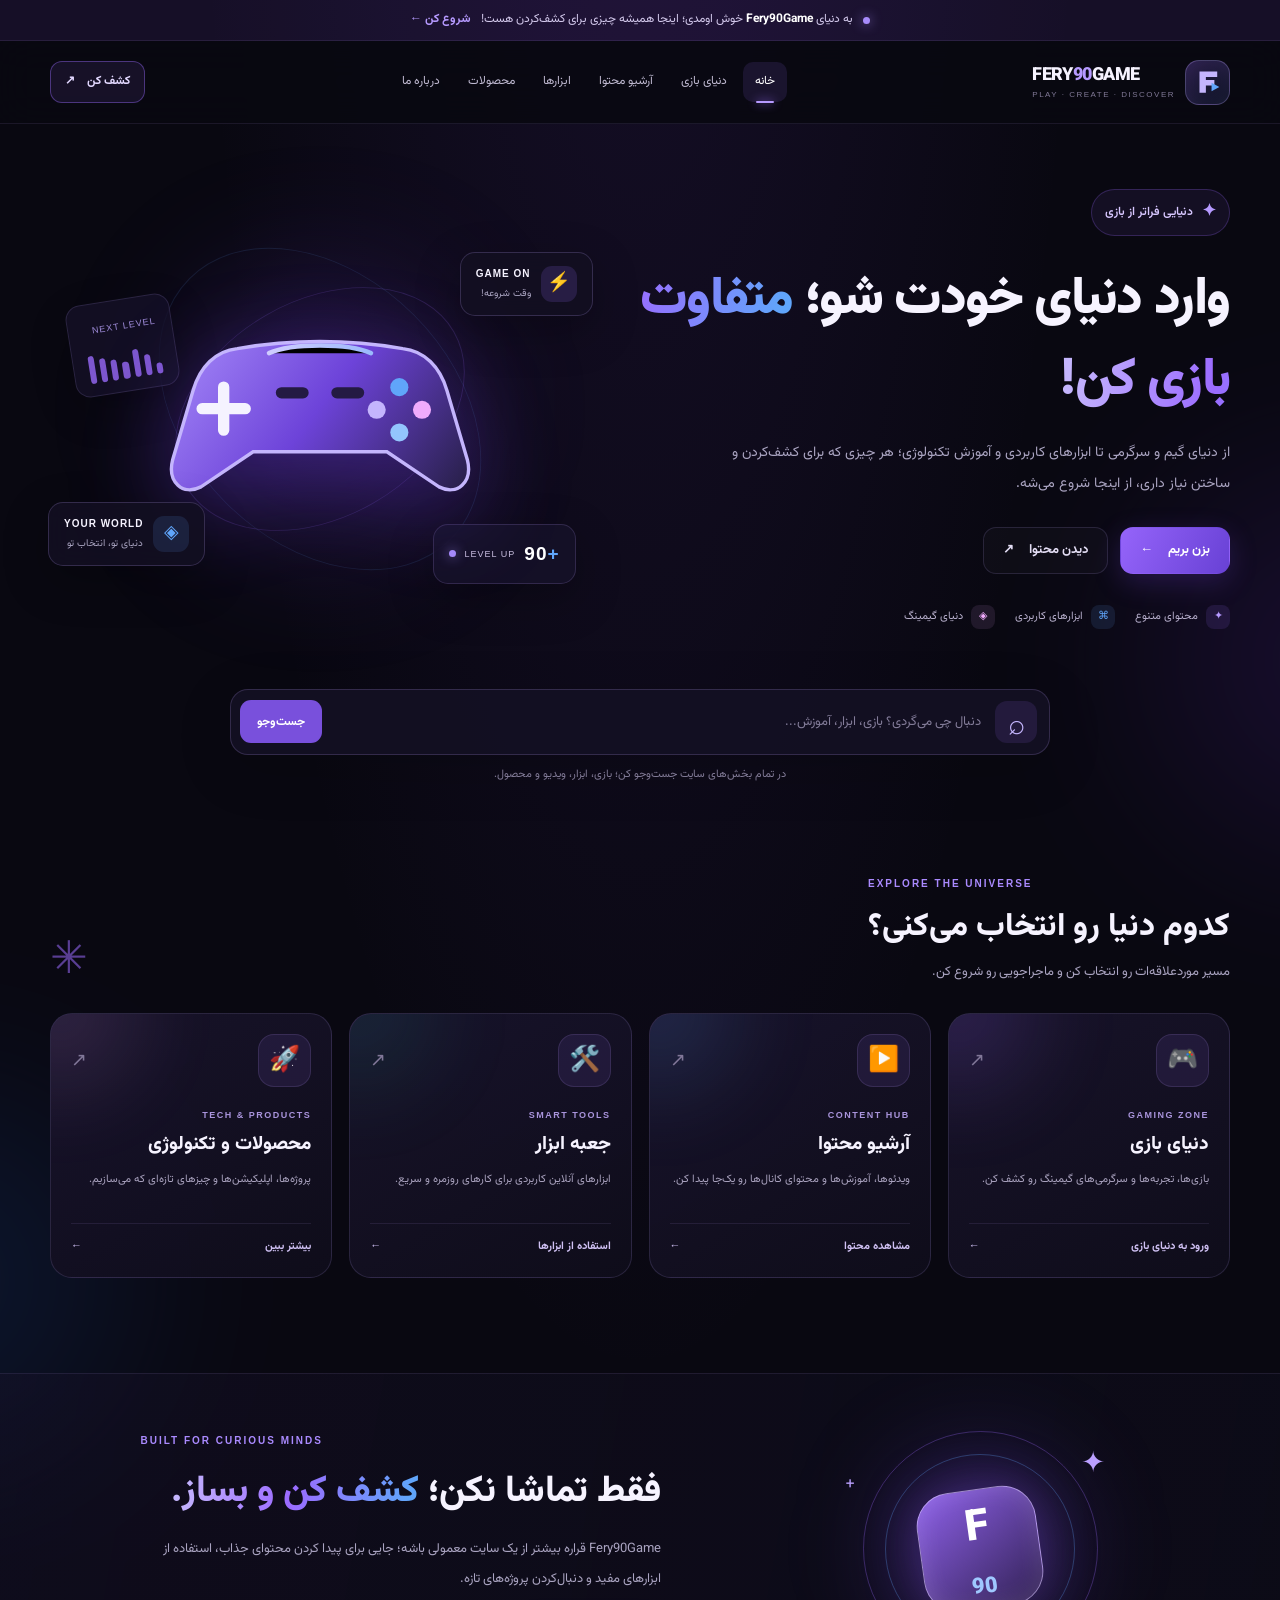
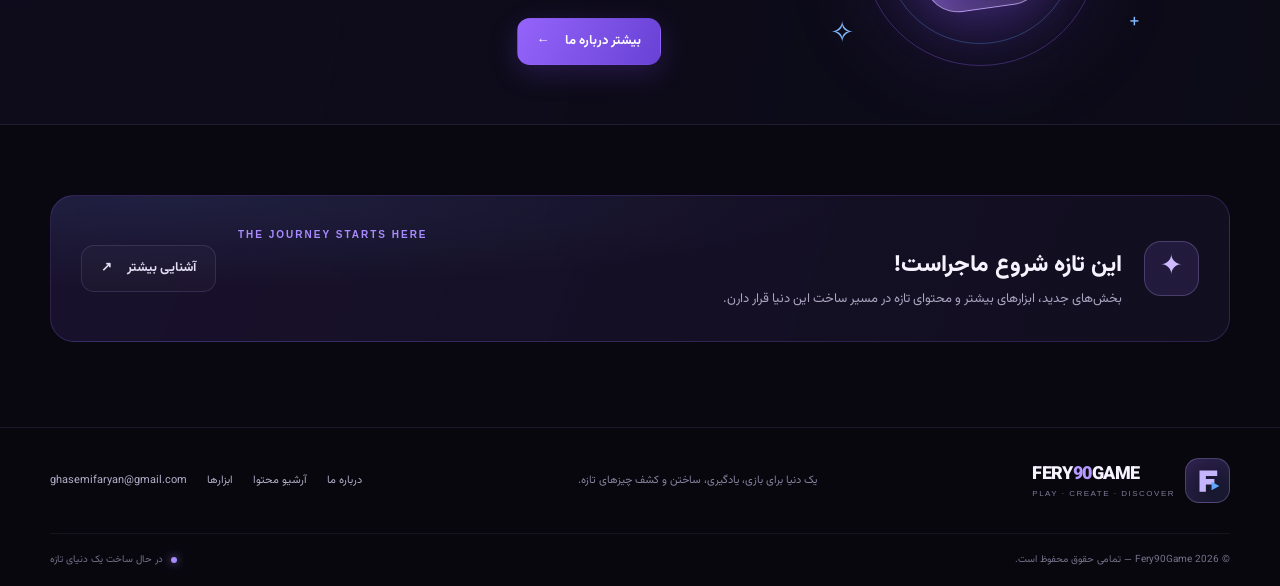
==== index.html @ c6a2f653 "Add global search results container" ====
<!DOCTYPE html>
<html lang="fa" dir="rtl">
<head>
    <meta charset="UTF-8">
    <meta name="viewport" content="width=device-width, initial-scale=1.0">
    <meta name="theme-color" content="#090811">

    <title>Fery90Game | دنیای بازی، تکنولوژی و سرگرمی</title>
    <meta name="description" content="در Fery90Game دنیایی از بازی‌ها، ابزارهای کاربردی، آموزش تکنولوژی و محتوای سرگرم‌کننده را کشف کن.">

    <link rel="preconnect" href="https://fonts.googleapis.com">
    <link rel="preconnect" href="https://fonts.gstatic.com" crossorigin>
    <link href="https://fonts.googleapis.com/css2?family=Vazirmatn:wght@400;500;600;700;800;900&display=swap" rel="stylesheet">

    <link rel="stylesheet" href="css/style.css">
    <script src="js/app.js" defer></script>
    <style>
        /* جلوگیری از جابه‌جایی و کوچک‌شدن صفحه در موبایل (ناشی از افکت‌های نورانی پس‌زمینه) */
        html, body { overflow-x: clip; }
        body { position: relative; }
    </style>
</head>
<body>
    <div class="page-glow page-glow-one" aria-hidden="true"></div>
    <div class="page-glow page-glow-two" aria-hidden="true"></div>

    <div class="announcement">
        <div class="container announcement-inner">
            <span class="announcement-dot"></span>
            <p>به دنیای <strong>Fery90Game</strong> خوش اومدی؛ اینجا همیشه چیزی برای کشف‌کردن هست!</p>
            <a href="#explore">شروع کن <span aria-hidden="true">←</span></a>
        </div>
    </div>

    <header class="site-header">
        <div class="container header-inner">
            <a class="brand" href="index.html" aria-label="صفحه اصلی Fery90Game">
                <span class="brand-icon" aria-hidden="true">
                    <svg viewBox="0 0 48 48" fill="none">
                        <path d="M12 9H37V17H21V21H33V29H21V39H12V9Z" fill="currentColor"/>
                        <path d="M29 25L40 31L29 37V25Z" fill="#60A5FA"/>
                    </svg>
                </span>
                <span class="brand-copy">
                    <span class="brand-name">FERY<span>90</span>GAME</span>
                    <span class="brand-caption">PLAY · CREATE · DISCOVER</span>
                </span>
            </a>

            <button class="mobile-menu-button" id="mobileMenuButton"
                    type="button" aria-label="باز کردن منو"
                    aria-expanded="false" aria-controls="mainNavigation">
                <span></span><span></span><span></span>
            </button>

            <nav class="main-navigation" id="mainNavigation" aria-label="منوی اصلی">
                <a class="nav-link active" href="index.html">خانه</a>
                <a class="nav-link" href="pages/gaming.html">دنیای بازی</a>
                <a class="nav-link" href="pages/content.html">آرشیو محتوا</a>
                <a class="nav-link" href="pages/tools.html">ابزارها</a>
                <a class="nav-link" href="pages/products.html">محصولات</a>
                <a class="nav-link" href="pages/about.html">درباره ما</a>
            </nav>

            <a class="header-cta" href="#explore">
                <span>کشف کن</span>
                <span aria-hidden="true">↗</span>
            </a>
        </div>
    </header>

    <main>
        <section class="hero container">
            <div class="hero-content">
                <div class="eyebrow">
                    <span class="eyebrow-icon">✦</span>
                    دنیایی فراتر از بازی
                </div>

                <h1>
                    وارد دنیای خودت شو؛
                    <span class="gradient-text">متفاوت بازی کن!</span>
                </h1>

                <p class="hero-description">
                    از دنیای گیم و سرگرمی تا ابزارهای کاربردی و آموزش تکنولوژی؛
                    هر چیزی که برای کشف‌کردن و ساختن نیاز داری، از اینجا شروع می‌شه.
                </p>

                <div class="hero-actions">
                    <a class="button button-primary" href="#explore">
                        بزن بریم
                        <span aria-hidden="true">←</span>
                    </a>
                    <a class="button button-secondary" href="pages/content.html">
                        دیدن محتوا
                        <span aria-hidden="true">↗</span>
                    </a>
                </div>

                <div class="hero-highlights">
                    <div class="highlight-item">
                        <span class="highlight-icon purple">✦</span>
                        <span>محتوای متنوع</span>
                    </div>
                    <div class="highlight-item">
                        <span class="highlight-icon blue">⌘</span>
                        <span>ابزارهای کاربردی</span>
                    </div>
                    <div class="highlight-item">
                        <span class="highlight-icon pink">◈</span>
                        <span>دنیای گیمینگ</span>
                    </div>
                </div>
            </div>

            <div class="hero-visual" aria-label="تصویر گرافیکی دنیای گیمینگ">
                <div class="visual-orbit orbit-one"></div>
                <div class="visual-orbit orbit-two"></div>

                <div class="visual-card visual-card-back">
                    <span class="visual-card-label">NEXT LEVEL</span>
                    <div class="visual-bars">
                        <i></i><i></i><i></i><i></i><i></i><i></i><i></i>
                    </div>
                </div>

                <div class="hero-controller">
                    <svg viewBox="0 0 300 220" role="img" aria-label="دسته بازی">
                        <defs>
                            <linearGradient id="controllerBody" x1="30" y1="30" x2="260" y2="200" gradientUnits="userSpaceOnUse">
                                <stop stop-color="#A78BFA"/>
                                <stop offset="0.5" stop-color="#6D43D9"/>
                                <stop offset="1" stop-color="#29204B"/>
                            </linearGradient>
                            <linearGradient id="controllerLight" x1="60" y1="60" x2="240" y2="160" gradientUnits="userSpaceOnUse">
                                <stop stop-color="#E9D5FF"/>
                                <stop offset="1" stop-color="#60A5FA"/>
                            </linearGradient>
                        </defs>
                        <path d="M77 57C58 59 44 73 38 94L20 155C15 175 29 187 45 179L91 148H209L255 179C271 187 285 175 280 155L262 94C256 73 242 59 223 57C176 49 124 49 77 57Z"
                              fill="url(#controllerBody)" stroke="#C4B5FD" stroke-width="3"/>
                        <path d="M65 91V129M46 110H84" stroke="#F5F3FF" stroke-width="10" stroke-linecap="round"/>
                        <circle cx="220" cy="91" r="8" fill="#60A5FA"/>
                        <circle cx="240" cy="111" r="8" fill="#F0ABFC"/>
                        <circle cx="200" cy="111" r="8" fill="#C4B5FD"/>
                        <circle cx="220" cy="131" r="8" fill="#93C5FD"/>
                        <rect x="111" y="91" width="29" height="10" rx="5" fill="#241A43"/>
                        <rect x="160" y="91" width="29" height="10" rx="5" fill="#241A43"/>
                        <path d="M105 61C125 52 175 52 195 61" stroke="url(#controllerLight)" stroke-width="4" stroke-linecap="round"/>
                    </svg>
                </div>

                <div class="floating-chip chip-top">
                    <span class="chip-icon">⚡</span>
                    <span><strong>GAME ON</strong><small>وقت شروعه!</small></span>
                </div>

                <div class="floating-chip chip-bottom">
                    <span class="chip-icon blue-chip">◈</span>
                    <span><strong>YOUR WORLD</strong><small>دنیای تو، انتخاب تو</small></span>
                </div>

                <div class="visual-card visual-card-front">
                    <span class="live-indicator"></span>
                    <span>LEVEL UP</span>
                    <strong>90<span>+</span></strong>
                </div>
            </div>
        </section>

        <section class="container quick-search-section" id="explore">
            <div class="quick-search">
                <span class="search-symbol" aria-hidden="true">⌕</span>
                <label class="visually-hidden" for="siteSearch">جست‌وجو در سایت</label>
                <input id="siteSearch" type="search" placeholder="دنبال چی می‌گردی؟ بازی، ابزار، آموزش..." autocomplete="off">
                <button id="searchButton" class="search-button" type="button">جست‌وجو</button>
            </div>
            <p class="search-hint" id="searchHint">در تمام بخش‌های سایت جست‌وجو کن؛ بازی، ابزار، ویدیو و محصول.</p>
            <div class="global-search-results" id="globalSearchResults" aria-live="polite" hidden></div>
        </section>

        <section class="section container" id="categories">
            <div class="section-heading">
                <div>
                    <span class="section-kicker">EXPLORE THE UNIVERSE</span>
                    <h2>کدوم دنیا رو انتخاب می‌کنی؟</h2>
                    <p>مسیر موردعلاقه‌ات رو انتخاب کن و ماجراجویی رو شروع کن.</p>
                </div>
                <span class="section-decoration" aria-hidden="true">✳</span>
            </div>

            <div class="category-grid">
                <a class="category-card category-gaming searchable-card" href="pages/gaming.html" data-search="بازی گیم گیمینگ سرگرمی بازی های آنلاین">
                    <div class="category-top">
                        <span class="category-icon">🎮</span>
                        <span class="card-arrow" aria-hidden="true">↗</span>
                    </div>
                    <span class="category-label">GAMING ZONE</span>
                    <h3>دنیای بازی</h3>
                    <p>بازی‌ها، تجربه‌ها و سرگرمی‌های گیمینگ رو کشف کن.</p>
                    <span class="category-link">ورود به دنیای بازی <span aria-hidden="true">←</span></span>
                </a>

                <a class="category-card category-content searchable-card" href="pages/content.html" data-search="آپارات روبیکا ویدیو محتوا آموزش ویدئویی آرشیو">
                    <div class="category-top">
                        <span class="category-icon">▶️</span>
                        <span class="card-arrow" aria-hidden="true">↗</span>
                    </div>
                    <span class="category-label">CONTENT HUB</span>
                    <h3>آرشیو محتوا</h3>
                    <p>ویدئوها، آموزش‌ها و محتوای کانال‌ها رو یک‌جا پیدا کن.</p>
                    <span class="category-link">مشاهده محتوا <span aria-hidden="true">←</span></span>
                </a>

                <a class="category-card category-tools searchable-card" href="pages/tools.html" data-search="ابزار محاسبه گر تبدیل واحد رمز ساز ابزار آنلاین">
                    <div class="category-top">
                        <span class="category-icon">🛠️</span>
                        <span class="card-arrow" aria-hidden="true">↗</span>
                    </div>
                    <span class="category-label">SMART TOOLS</span>
                    <h3>جعبه ابزار</h3>
                    <p>ابزارهای آنلاین کاربردی برای کارهای روزمره و سریع.</p>
                    <span class="category-link">استفاده از ابزارها <span aria-hidden="true">←</span></span>
                </a>

                <a class="category-card category-tech searchable-card" href="pages/products.html" data-search="تکنولوژی محصول برنامه اپلیکیشن دانلود نرم افزار">
                    <div class="category-top">
                        <span class="category-icon">🚀</span>
                        <span class="card-arrow" aria-hidden="true">↗</span>
                    </div>
                    <span class="category-label">TECH & PRODUCTS</span>
                    <h3>محصولات و تکنولوژی</h3>
                    <p>پروژه‌ها، اپلیکیشن‌ها و چیزهای تازه‌ای که می‌سازیم.</p>
                    <span class="category-link">بیشتر ببین <span aria-hidden="true">←</span></span>
                </a>
            </div>
            <p class="empty-search" id="emptySearch" hidden>نتیجه‌ای پیدا نشد. عبارت دیگه‌ای رو امتحان کن.</p>
        </section>

        <section class="feature-section">
            <div class="container feature-layout">
                <div class="feature-art" aria-hidden="true">
                    <div class="feature-ring ring-one"></div>
                    <div class="feature-ring ring-two"></div>
                    <div class="feature-orb">F<span>90</span></div>
                    <span class="feature-star star-one">✦</span>
                    <span class="feature-star star-two">✧</span>
                    <span class="feature-plus plus-one">+</span>
                    <span class="feature-plus plus-two">+</span>
                </div>

                <div class="feature-copy">
                    <span class="section-kicker">BUILT FOR CURIOUS MINDS</span>
                    <h2>فقط تماشا نکن؛ <span class="gradient-text">کشف کن و بساز.</span></h2>
                    <p>
                        Fery90Game قراره بیشتر از یک سایت معمولی باشه؛
                        جایی برای پیدا کردن محتوای جذاب، استفاده از ابزارهای مفید
                        و دنبال‌کردن پروژه‌های تازه.
                    </p>
                    <a class="button button-primary" href="pages/about.html">
                        بیشتر درباره ما
                        <span aria-hidden="true">←</span>
                    </a>
                </div>
            </div>
        </section>

        <section class="section container community-section">
            <div class="community-card">
                <div class="community-symbol" aria-hidden="true">✦</div>
                <div class="community-copy">
                    <span class="section-kicker">THE JOURNEY STARTS HERE</span>
                    <h2>این تازه شروع ماجراست!</h2>
                    <p>بخش‌های جدید، ابزارهای بیشتر و محتوای تازه در مسیر ساخت این دنیا قرار دارن.</p>
                </div>
                <a class="button button-secondary" href="pages/about.html">آشنایی بیشتر <span aria-hidden="true">↗</span></a>
            </div>
        </section>
    </main>

    <footer class="site-footer">
        <div class="container footer-main">
            <a class="brand footer-brand" href="index.html">
                <span class="brand-icon" aria-hidden="true">
                    <svg viewBox="0 0 48 48" fill="none">
                        <path d="M12 9H37V17H21V21H33V29H21V39H12V9Z" fill="currentColor"/>
                        <path d="M29 25L40 31L29 37V25Z" fill="#60A5FA"/>
                    </svg>
                </span>
                <span class="brand-copy">
                    <span class="brand-name">FERY<span>90</span>GAME</span>
                    <span class="brand-caption">PLAY · CREATE · DISCOVER</span>
                </span>
            </a>

            <p class="footer-description">یک دنیا برای بازی، یادگیری، ساختن و کشف چیزهای تازه.</p>

            <nav class="footer-links" aria-label="پیوندهای پایین صفحه">
                <a href="pages/about.html">درباره ما</a>
                <a href="pages/content.html">آرشیو محتوا</a>
                <a href="pages/tools.html">ابزارها</a>
                <a href="mailto:ghasemifaryan@gmail.com" dir="ltr" aria-label="ارسال ایمیل به Fery90Game">ghasemifaryan@gmail.com</a>
            </nav>
        </div>
        <div class="container footer-bottom">
            <span>© <span id="currentYear">2026</span> Fery90Game — تمامی حقوق محفوظ است.</span>
            <span class="footer-status"><span></span> در حال ساخت یک دنیای تازه</span>
        </div>
    </footer>
</body>
</html>
---- css/style.css ----
:root {
    color-scheme: dark;
    --bg: #090811;
    --bg-soft: #100d1d;
    --surface: #141124;
    --surface-hover: #1c1730;
    --purple: #9b6bff;
    --purple-bright: #b69aff;
    --blue: #60a5fa;
    --pink: #f0abfc;
    --text: #f6f3ff;
    --muted: #aaa4c1;
    --border: rgba(190, 166, 255, 0.15);
    --radius: 22px;
    --container: 1180px;
}

* {
    box-sizing: border-box;
}

html {
    scroll-behavior: smooth;
    scroll-padding-top: 100px;
}

body {
    margin: 0;
    min-height: 100vh;
    overflow-x: hidden;
    background:
        radial-gradient(ellipse at 50% -25%, rgba(105, 55, 190, 0.15), transparent 50%),
        var(--bg);
    color: var(--text);
    font-family: "Vazirmatn", Tahoma, sans-serif;
    line-height: 1.8;
}

body,
button,
input {
    font-family: "Vazirmatn", Tahoma, sans-serif;
}

a {
    color: inherit;
    text-decoration: none;
}

button,
input {
    font-size: inherit;
}

button {
    color: inherit;
}

button,
a {
    -webkit-tap-highlight-color: transparent;
}

button:focus-visible,
a:focus-visible,
input:focus-visible {
    outline: 2px solid var(--blue);
    outline-offset: 4px;
}

::selection {
    background: rgba(155, 107, 255, 0.45);
    color: white;
}

.container {
    width: min(var(--container), calc(100% - 44px));
    margin-inline: auto;
}

.page-glow {
    position: absolute;
    z-index: -1;
    width: 360px;
    height: 360px;
    pointer-events: none;
    filter: blur(100px);
    opacity: 0.12;
    border-radius: 50%;
}

.page-glow-one {
    top: 480px;
    right: -240px;
    background: #853cff;
}

.page-glow-two {
    top: 1100px;
    left: -240px;
    background: #287cff;
}

/* نوار اعلان بالای سایت */

.announcement {
    position: relative;
    z-index: 20;
    background: rgba(108, 67, 183, 0.13);
    border-bottom: 1px solid rgba(190, 166, 255, 0.1);
}

.announcement-inner {
    display: flex;
    align-items: center;
    justify-content: center;
    gap: 10px;
    min-height: 40px;
    font-size: 12px;
}

.announcement p {
    margin: 0;
    color: #d3c9ec;
}

.announcement strong {
    color: white;
}

.announcement a {
    color: var(--purple-bright);
    font-weight: 700;
    white-space: nowrap;
}

.announcement-dot,
.live-indicator {
    width: 7px;
    height: 7px;
    flex: 0 0 auto;
    border-radius: 50%;
    background: #a78bfa;
    box-shadow: 0 0 12px rgba(167, 139, 250, 0.8);
}

/* هدر و منوی اصلی */

.site-header {
    position: sticky;
    top: 0;
    z-index: 30;
    border-bottom: 1px solid rgba(190, 166, 255, 0.1);
    background: rgba(9, 8, 17, 0.88);
    backdrop-filter: blur(18px);
    -webkit-backdrop-filter: blur(18px);
}

.header-inner {
    min-height: 82px;
    display: flex;
    align-items: center;
    justify-content: space-between;
    gap: 24px;
}

.brand {
    display: inline-flex;
    align-items: center;
    gap: 10px;
    flex-shrink: 0;
}

.brand-icon {
    display: grid;
    place-items: center;
    width: 45px;
    height: 45px;
    border: 1px solid rgba(190, 166, 255, 0.3);
    border-radius: 14px;
    background: linear-gradient(145deg, rgba(155, 107, 255, 0.24), rgba(96, 165, 250, 0.09));
    color: #c4b5fd;
    box-shadow: inset 0 0 20px rgba(155, 107, 255, 0.08);
}

.brand-icon svg {
    width: 34px;
    height: 34px;
}

.brand-copy {
    display: flex;
    flex-direction: column;
    line-height: 1.4;
}

.brand-name {
    font-size: 18px;
    font-weight: 900;
    letter-spacing: -0.6px;
    direction: ltr;
    white-space: nowrap;
}

.brand-name > span {
    color: var(--purple-bright);
}

.brand-caption {
    color: #817997;
    font-family: Arial, sans-serif;
    font-size: 8px;
    letter-spacing: 1.5px;
    direction: ltr;
    white-space: nowrap;
}

.main-navigation {
    display: flex;
    align-items: center;
    justify-content: center;
    gap: 4px;
}

.nav-link {
    position: relative;
    padding: 9px 12px;
    border-radius: 10px;
    color: #c0bad2;
    font-size: 12px;
    white-space: nowrap;
    transition: color 180ms ease, background 180ms ease;
}

.nav-link:hover,
.nav-link.active {
    color: white;
    background: rgba(155, 107, 255, 0.12);
}

.nav-link.active::after {
    position: absolute;
    bottom: -1px;
    left: 50%;
    width: 18px;
    height: 2px;
    border-radius: 5px;
    background: var(--purple-bright);
    box-shadow: 0 0 10px var(--purple);
    content: "";
    transform: translateX(-50%);
}

.header-cta {
    display: inline-flex;
    align-items: center;
    gap: 12px;
    padding: 9px 14px;
    border: 1px solid rgba(155, 107, 255, 0.4);
    border-radius: 12px;
    background: rgba(155, 107, 255, 0.1);
    color: #e3d8ff;
    font-size: 12px;
    font-weight: 700;
    white-space: nowrap;
    transition: background 180ms ease, border-color 180ms ease;
}

.header-cta:hover {
    border-color: var(--purple);
    background: rgba(155, 107, 255, 0.2);
}

.mobile-menu-button {
    display: none;
    width: 43px;
    height: 43px;
    padding: 11px;
    border: 1px solid var(--border);
    border-radius: 12px;
    background: var(--surface);
    cursor: pointer;
}

.mobile-menu-button span {
    display: block;
    width: 100%;
    height: 2px;
    margin: 4px 0;
    border-radius: 5px;
    background: white;
}

/* بخش اصلی معرفی */

.hero {
    display: grid;
    grid-template-columns: 1.05fr 0.95fr;
    align-items: center;
    gap: 42px;
    padding-top: 65px;
    padding-bottom: 55px;
}

.hero-content {
    position: relative;
    z-index: 2;
}

.eyebrow {
    display: inline-flex;
    align-items: center;
    gap: 9px;
    padding: 7px 13px;
    border: 1px solid rgba(155, 107, 255, 0.24);
    border-radius: 30px;
    background: rgba(155, 107, 255, 0.08);
    color: #d8c7ff;
    font-size: 12px;
    font-weight: 600;
}

.eyebrow-icon {
    color: var(--purple-bright);
    font-size: 17px;
}

.hero h1 {
    margin: 24px 0 16px;
    font-size: clamp(34px, 4.1vw, 54px);
    font-weight: 900;
    line-height: 1.55;
    letter-spacing: -1.4px;
}

.gradient-text {
    display: inline;
    background: linear-gradient(100deg, #c4b5fd 5%, #9b6bff 48%, #60a5fa 95%);
    -webkit-background-clip: text;
    background-clip: text;
    color: transparent;
}

.hero-description {
    max-width: 530px;
    margin: 0;
    color: var(--muted);
    font-size: 14px;
    line-height: 2.2;
}

.hero-actions {
    display: flex;
    flex-wrap: wrap;
    gap: 12px;
    margin-top: 27px;
}

.button {
    display: inline-flex;
    align-items: center;
    justify-content: center;
    gap: 15px;
    min-height: 47px;
    padding: 10px 19px;
    border: 1px solid transparent;
    border-radius: 13px;
    font-size: 13px;
    font-weight: 700;
    transition: transform 180ms ease, box-shadow 180ms ease, background 180ms ease;
}

.button:hover {
    transform: translateY(-2px);
}

.button-primary {
    background: linear-gradient(115deg, #9564fa, #6841d5);
    color: white;
    box-shadow: 0 8px 28px rgba(117, 68, 224, 0.24);
}

.button-primary:hover {
    box-shadow: 0 10px 35px rgba(117, 68, 224, 0.4);
}

.button-secondary {
    border-color: var(--border);
    background: rgba(255, 255, 255, 0.025);
    color: #e3ddf4;
}

.button-secondary:hover {
    background: rgba(155, 107, 255, 0.1);
}

.hero-highlights {
    display: flex;
    flex-wrap: wrap;
    gap: 20px;
    margin-top: 31px;
}

.highlight-item {
    display: flex;
    align-items: center;
    gap: 8px;
    color: #b9b1ce;
    font-size: 11px;
}

.highlight-icon {
    display: grid;
    place-items: center;
    width: 24px;
    height: 24px;
    border-radius: 8px;
    background: rgba(155, 107, 255, 0.13);
    color: var(--purple-bright);
}

.highlight-icon.blue {
    background: rgba(96, 165, 250, 0.12);
    color: var(--blue);
}

.highlight-icon.pink {
    background: rgba(240, 171, 252, 0.1);
    color: var(--pink);
}

/* تصویر گرافیکی بدون نیاز به فایل تصویری خارجی */

.hero-visual {
    position: relative;
    display: grid;
    place-items: center;
    min-height: 410px;
    isolation: isolate;
}

.hero-visual::before {
    position: absolute;
    z-index: -1;
    width: 270px;
    height: 270px;
    border-radius: 50%;
    background: rgba(110, 57, 220, 0.22);
    filter: blur(65px);
    content: "";
}

.visual-orbit {
    position: absolute;
    width: 310px;
    height: 310px;
    border: 1px solid rgba(155, 107, 255, 0.18);
    border-radius: 50%;
    transform: rotate(-30deg) scaleY(0.7);
}

.orbit-two {
    width: 370px;
    height: 370px;
    border-color: rgba(96, 165, 250, 0.12);
    transform: rotate(45deg) scaleY(0.72);
}

.hero-controller {
    position: relative;
    z-index: 2;
    width: min(100%, 340px);
    filter: drop-shadow(0 22px 45px rgba(119, 66, 255, 0.35));
    animation: controller-float 5s ease-in-out infinite;
}

.hero-controller svg {
    display: block;
    width: 100%;
    overflow: visible;
}

@keyframes controller-float {
    0%, 100% { transform: translateY(0) rotate(-3deg); }
    50% { transform: translateY(-12px) rotate(2deg); }
}

.floating-chip {
    position: absolute;
    z-index: 4;
    display: flex;
    align-items: center;
    gap: 10px;
    padding: 12px 15px;
    border: 1px solid rgba(190, 166, 255, 0.2);
    border-radius: 15px;
    background: rgba(19, 15, 34, 0.88);
    box-shadow: 0 15px 45px rgba(0, 0, 0, 0.25);
    backdrop-filter: blur(12px);
}

.chip-top {
    top: 48px;
    right: -2px;
}

.chip-bottom {
    bottom: 48px;
    left: -2px;
}

.chip-icon {
    display: grid;
    place-items: center;
    width: 36px;
    height: 36px;
    border-radius: 11px;
    background: rgba(155, 107, 255, 0.16);
    color: var(--purple-bright);
    font-size: 19px;
}

.blue-chip {
    background: rgba(96, 165, 250, 0.13);
    color: var(--blue);
}

.floating-chip strong,
.floating-chip small {
    display: block;
}

.floating-chip strong {
    font-family: Arial, sans-serif;
    font-size: 10px;
    letter-spacing: 1px;
    direction: ltr;
    text-align: right;
}

.floating-chip small {
    margin-top: 2px;
    color: var(--muted);
    font-size: 10px;
}

.visual-card {
    position: absolute;
    z-index: 1;
    padding: 12px 15px;
    border: 1px solid rgba(190, 166, 255, 0.17);
    border-radius: 15px;
    background: rgba(22, 17, 40, 0.9);
    box-shadow: 0 15px 45px rgba(0, 0, 0, 0.25);
}

.visual-card-back {
    top: 95px;
    left: 20px;
    width: 105px;
    opacity: 0.85;
    transform: rotate(-9deg);
}

.visual-card-label {
    color: #bca5ff;
    font-family: Arial, sans-serif;
    font-size: 9px;
    letter-spacing: 1px;
    direction: ltr;
}

.visual-bars {
    display: flex;
    align-items: end;
    gap: 5px;
    height: 28px;
    margin-top: 10px;
}

.visual-bars i {
    width: 7px;
    height: 40%;
    border-radius: 3px;
    background: #9265ef;
}

.visual-bars i:nth-child(2),
.visual-bars i:nth-child(5) { height: 75%; }
.visual-bars i:nth-child(3),
.visual-bars i:nth-child(7) { height: 100%; }
.visual-bars i:nth-child(4) { height: 60%; }
.visual-bars i:nth-child(6) { height: 85%; }

.visual-card-front {
    right: 15px;
    bottom: 30px;
    display: flex;
    align-items: center;
    gap: 9px;
    color: #c9bedf;
    font-family: Arial, sans-serif;
    font-size: 9px;
    letter-spacing: 1px;
    direction: ltr;
}

.visual-card-front strong {
    color: white;
    font-size: 19px;
}

.visual-card-front strong span {
    color: var(--blue);
}

/* جست‌وجوی سریع */

.quick-search-section {
    padding-top: 5px;
}

.quick-search {
    display: flex;
    align-items: center;
    gap: 12px;
    max-width: 820px;
    min-height: 66px;
    margin-inline: auto;
    padding: 9px 12px 9px 9px;
    border: 1px solid rgba(190, 166, 255, 0.19);
    border-radius: 18px;
    background: rgba(20, 17, 36, 0.88);
    box-shadow: 0 14px 55px rgba(0, 0, 0, 0.16);
    transition: border-color 180ms ease, box-shadow 180ms ease;
}

.quick-search:focus-within {
    border-color: rgba(155, 107, 255, 0.65);
    box-shadow: 0 0 0 4px rgba(155, 107, 255, 0.06);
}

.search-symbol {
    display: grid;
    place-items: center;
    width: 42px;
    height: 42px;
    flex-shrink: 0;
    border-radius: 12px;
    background: rgba(155, 107, 255, 0.12);
    color: #c4b5fd;
    font-size: 29px;
}

.quick-search input {
    width: 100%;
    min-width: 0;
    border: 0;
    outline: 0;
    background: transparent;
    color: white;
    font-size: 13px;
}

.quick-search input::placeholder {
    color: #837c99;
}

.search-button {
    min-height: 43px;
    padding: 8px 17px;
    flex-shrink: 0;
    border: 0;
    border-radius: 11px;
    background: #7950dc;
    color: white;
    font-size: 12px;
    font-weight: 700;
    cursor: pointer;
    transition: background 180ms ease;
}

.search-button:hover {
    background: #9168f0;
}

.search-hint {
    margin: 10px 0 0;
    color: #827b97;
    font-size: 11px;
    text-align: center;
}

/* تیتر بخش‌ها */

.section {
    padding-top: 90px;
}

.section-heading {
    display: flex;
    align-items: end;
    justify-content: space-between;
    gap: 20px;
    margin-bottom: 28px;
}

.section-kicker {
    display: block;
    color: #aa8aff;
    font-family: Arial, sans-serif;
    font-size: 10px;
    font-weight: 700;
    letter-spacing: 2px;
    direction: ltr;
}

.section-heading h2,
.feature-copy h2,
.community-copy h2 {
    margin: 8px 0;
    font-size: clamp(23px, 3vw, 32px);
    font-weight: 800;
    line-height: 1.65;
}

.section-heading p,
.community-copy p {
    margin: 0;
    color: var(--muted);
    font-size: 13px;
}

.section-decoration {
    color: rgba(155, 107, 255, 0.55);
    font-size: 45px;
    line-height: 1;
}

/* کارت‌های دسته‌بندی */

.category-grid {
    display: grid;
    grid-template-columns: repeat(4, minmax(0, 1fr));
    gap: 17px;
}

.category-card {
    position: relative;
    display: flex;
    min-height: 265px;
    flex-direction: column;
    padding: 20px;
    overflow: hidden;
    border: 1px solid var(--border);
    border-radius: var(--radius);
    background: linear-gradient(150deg, rgba(25, 20, 44, 0.94), rgba(15, 13, 27, 0.96));
    transition: transform 220ms ease, border-color 220ms ease, background 220ms ease;
}

.category-card::before {
    position: absolute;
    top: -75px;
    left: -65px;
    width: 150px;
    height: 150px;
    border-radius: 50%;
    background: var(--card-glow, rgba(155, 107, 255, 0.2));
    filter: blur(45px);
    content: "";
    transition: opacity 220ms ease;
    opacity: 0.5;
}

.category-card:hover {
    transform: translateY(-5px);
    border-color: rgba(190, 166, 255, 0.42);
    background: linear-gradient(150deg, rgba(34, 26, 58, 0.97), rgba(17, 14, 31, 0.98));
}

.category-card:hover::before {
    opacity: 0.9;
}

.category-gaming { --card-glow: rgba(155, 107, 255, 0.34); }
.category-content { --card-glow: rgba(96, 165, 250, 0.3); }
.category-tools { --card-glow: rgba(45, 212, 191, 0.2); }
.category-tech { --card-glow: rgba(240, 171, 252, 0.24); }

.category-top {
    position: relative;
    z-index: 1;
    display: flex;
    align-items: center;
    justify-content: space-between;
}

.category-icon {
    display: grid;
    place-items: center;
    width: 53px;
    height: 53px;
    border: 1px solid rgba(190, 166, 255, 0.14);
    border-radius: 16px;
    background: rgba(155, 107, 255, 0.1);
    font-size: 25px;
}

.card-arrow {
    color: #817798;
    font-family: Arial, sans-serif;
    font-size: 19px;
    transition: color 180ms ease, transform 180ms ease;
}

.category-card:hover .card-arrow {
    color: #d5c4ff;
    transform: translate(-2px, -2px);
}

.category-label {
    position: relative;
    z-index: 1;
    margin-top: 20px;
    color: #a994dc;
    font-family: Arial, sans-serif;
    font-size: 9px;
    font-weight: 700;
    letter-spacing: 1.5px;
    direction: ltr;
    text-align: right;
}

.category-card h3 {
    position: relative;
    z-index: 1;
    margin: 5px 0 7px;
    font-size: 19px;
    font-weight: 800;
}

.category-card p {
    position: relative;
    z-index: 1;
    margin: 0 0 20px;
    color: #aaa3bf;
    font-size: 11px;
    line-height: 2;
}

.category-link {
    position: relative;
    z-index: 1;
    display: flex;
    align-items: center;
    justify-content: space-between;
    gap: 8px;
    margin-top: auto;
    padding-top: 13px;
    border-top: 1px solid rgba(190, 166, 255, 0.1);
    color: #d0c1f4;
    font-size: 11px;
    font-weight: 700;
}

.empty-search {
    padding: 25px;
    border: 1px dashed var(--border);
    border-radius: 16px;
    color: var(--muted);
    text-align: center;
    font-size: 13px;
}

.visually-hidden {
    position: absolute;
    width: 1px;
    height: 1px;
    padding: 0;
    overflow: hidden;
    clip: rect(0, 0, 0, 0);
    white-space: nowrap;
    border: 0;
}

/* بخش معرفی ویژه */

.feature-section {
    position: relative;
    margin-top: 95px;
    overflow: hidden;
    border-block: 1px solid rgba(190, 166, 255, 0.1);
    background: linear-gradient(100deg, rgba(23, 17, 42, 0.4), rgba(13, 12, 25, 0.75));
}

.feature-layout {
    display: grid;
    grid-template-columns: 0.9fr 1.1fr;
    align-items: center;
    gap: 70px;
    min-height: 350px;
    padding-block: 35px;
}

.feature-art {
    position: relative;
    display: grid;
    place-items: center;
    min-height: 280px;
    isolation: isolate;
}

.feature-art::before {
    position: absolute;
    z-index: -1;
    width: 180px;
    height: 180px;
    border-radius: 50%;
    background: rgba(117, 68, 224, 0.28);
    filter: blur(50px);
    content: "";
}

.feature-ring {
    position: absolute;
    width: 235px;
    height: 235px;
    border: 1px solid rgba(155, 107, 255, 0.3);
    border-radius: 50%;
}

.ring-two {
    width: 190px;
    height: 190px;
    border-color: rgba(96, 165, 250, 0.3);
}

.feature-orb {
    display: grid;
    place-items: center;
    width: 120px;
    height: 120px;
    border: 1px solid rgba(217, 197, 255, 0.6);
    border-radius: 34px;
    background: linear-gradient(145deg, #8e61e9, #302052);
    box-shadow: 0 0 55px rgba(137, 87, 245, 0.35), inset 0 0 25px rgba(255, 255, 255, 0.12);
    color: white;
    font-size: 43px;
    font-weight: 900;
    transform: rotate(-8deg);
}

.feature-orb span {
    color: #9fc8ff;
    font-size: 22px;
}

.feature-star,
.feature-plus {
    position: absolute;
    color: #bba0ff;
    font-size: 29px;
}

.star-one {
    top: 30px;
    right: 25%;
}

.star-two {
    bottom: 28px;
    left: 20%;
    color: #83b9ff;
}

.plus-one {
    top: 58px;
    left: 23%;
    font-size: 19px;
}

.plus-two {
    right: 18%;
    bottom: 50px;
    color: #83b9ff;
    font-size: 20px;
}

.feature-copy {
    max-width: 520px;
}

.feature-copy h2 {
    margin-top: 12px;
    font-size: clamp(25px, 3.3vw, 37px);
}

.feature-copy p {
    margin: 12px 0 23px;
    color: var(--muted);
    font-size: 13px;
    line-height: 2.3;
}

/* دعوت پایانی */

.community-section {
    padding-top: 70px;
    padding-bottom: 85px;
}

.community-card {
    display: flex;
    align-items: center;
    gap: 22px;
    padding: 30px;
    border: 1px solid rgba(155, 107, 255, 0.2);
    border-radius: 24px;
    background:
        radial-gradient(ellipse at 10% 0%, rgba(96, 165, 250, 0.1), transparent 45%),
        linear-gradient(110deg, rgba(45, 29, 79, 0.45), rgba(19, 16, 34, 0.85));
}

.community-symbol {
    display: grid;
    place-items: center;
    width: 55px;
    height: 55px;
    flex-shrink: 0;
    border: 1px solid rgba(190, 166, 255, 0.25);
    border-radius: 17px;
    background: rgba(155, 107, 255, 0.13);
    color: #d0baff;
    font-size: 27px;
}

.community-copy {
    flex: 1;
}

.community-copy h2 {
    margin: 3px 0;
    font-size: 23px;
}

.community-card > .button {
    flex-shrink: 0;
}

/* فوتر */

.site-footer {
    border-top: 1px solid rgba(190, 166, 255, 0.12);
    background: rgba(8, 7, 14, 0.75);
}

.footer-main {
    display: flex;
    align-items: center;
    justify-content: space-between;
    gap: 25px;
    padding-block: 30px;
}

.footer-description {
    max-width: 300px;
    margin: 0;
    color: #89829f;
    font-size: 11px;
}

.footer-links {
    display: flex;
    flex-wrap: wrap;
    gap: 20px;
}

.footer-links a {
    color: #b5adc9;
    font-size: 11px;
    transition: color 180ms ease;
}

.footer-links a:hover {
    color: var(--purple-bright);
}

.footer-bottom {
    display: flex;
    align-items: center;
    justify-content: space-between;
    gap: 15px;
    padding-block: 17px;
    border-top: 1px solid rgba(190, 166, 255, 0.08);
    color: #777089;
    font-size: 10px;
}

.footer-status {
    display: inline-flex;
    align-items: center;
    gap: 8px;
}

.footer-status span {
    width: 6px;
    height: 6px;
    border-radius: 50%;
    background: #a78bfa;
    box-shadow: 0 0 10px rgba(167, 139, 250, 0.8);
}

/* تبلت و لپ‌تاپ‌های کوچک */

@media (max-width: 1050px) {
    .header-inner {
        gap: 14px;
    }

    .main-navigation {
        gap: 0;
    }

    .nav-link {
        padding-inline: 8px;
        font-size: 11px;
    }

    .brand-name {
        font-size: 16px;
    }

    .brand-caption {
        font-size: 7px;
    }

    .header-cta {
        padding-inline: 11px;
    }

    .hero {
        gap: 15px;
    }

    .category-grid {
        grid-template-columns: repeat(2, minmax(0, 1fr));
    }
}

/* موبایل */

@media (max-width: 760px) {
    .container {
        width: min(100% - 30px, var(--container));
    }

    .announcement-inner {
        justify-content: flex-start;
        min-height: 44px;
        gap: 7px;
        font-size: 10px;
    }

    .announcement p {
        flex: 1;
        line-height: 1.8;
    }

    .announcement a {
        font-size: 10px;
    }

    .header-inner {
        min-height: 72px;
        flex-wrap: wrap;
    }

    .brand-icon {
        width: 41px;
        height: 41px;
    }

    .brand-icon svg {
        width: 31px;
        height: 31px;
    }

    .mobile-menu-button {
        display: block;
        order: 3;
    }

    .header-cta {
        margin-inline-start: auto;
        order: 2;
    }

    .main-navigation {
        position: absolute;
        top: calc(100% + 1px);
        right: 15px;
        left: 15px;
        display: none;
        align-items: stretch;
        flex-direction: column;
        gap: 4px;
        padding: 12px;
        border: 1px solid var(--border);
        border-radius: 16px;
        background: rgba(15, 12, 27, 0.98);
        box-shadow: 0 20px 50px rgba(0, 0, 0, 0.35);
    }

    .main-navigation.is-open {
        display: flex;
    }

    .nav-link {
        padding: 11px 13px;
        font-size: 13px;
    }

    .nav-link.active::after {
        right: 0;
        bottom: 50%;
        left: auto;
        width: 3px;
        height: 18px;
        transform: translateY(50%);
    }

    .hero {
        grid-template-columns: 1fr;
        gap: 0;
        padding-top: 40px;
        padding-bottom: 35px;
    }

    .hero h1 {
        margin-top: 18px;
        font-size: clamp(31px, 8vw, 43px);
        letter-spacing: -0.8px;
    }

    .hero-description {
        font-size: 13px;
    }

    .hero-actions {
        gap: 9px;
    }

    .hero-highlights {
        gap: 12px;
        margin-top: 23px;
    }

    .highlight-item {
        font-size: 10px;
    }

    .hero-visual {
        min-height: 330px;
        margin-top: 5px;
    }

    .hero-controller {
        width: min(85%, 300px);
    }

    .visual-orbit {
        width: 260px;
        height: 260px;
    }

    .orbit-two {
        width: 310px;
        height: 310px;
    }

    .chip-top {
        top: 22px;
        right: 0;
    }

    .chip-bottom {
        bottom: 23px;
        left: 0;
    }

    .visual-card-back {
        top: 48px;
        left: 0;
    }

    .visual-card-front {
        right: 0;
        bottom: 10px;
    }

    .floating-chip {
        padding: 9px 11px;
    }

    .chip-icon {
        width: 31px;
        height: 31px;
    }

    .quick-search {
        min-height: 58px;
        gap: 8px;
        padding: 7px;
    }

    .search-symbol {
        width: 35px;
        height: 38px;
    }

    .quick-search input {
        font-size: 11px;
    }

    .search-button {
        min-height: 40px;
        padding-inline: 12px;
        font-size: 11px;
    }

    .section {
        padding-top: 65px;
    }

    .section-heading {
        margin-bottom: 21px;
    }

    .section-heading h2,
    .feature-copy h2 {
        font-size: 25px;
    }

    .section-heading p {
        font-size: 11px;
    }

    .section-decoration {
        font-size: 32px;
    }

    .category-grid {
        gap: 11px;
    }

    .category-card {
        min-height: 255px;
        padding: 15px;
        border-radius: 17px;
    }

    .category-icon {
        width: 45px;
        height: 45px;
        font-size: 22px;
    }

    .category-card h3 {
        font-size: 16px;
    }

    .category-card p {
        font-size: 10px;
    }

    .category-label {
        font-size: 8px;
    }

    .category-link {
        font-size: 10px;
    }

    .feature-section {
        margin-top: 70px;
    }

    .feature-layout {
        grid-template-columns: 1fr;
        gap: 5px;
        padding-block: 20px 35px;
    }

    .feature-art {
        min-height: 230px;
    }

    .feature-ring {
        width: 205px;
        height: 205px;
    }

    .ring-two {
        width: 165px;
        height: 165px;
    }

    .feature-orb {
        width: 100px;
        height: 100px;
        border-radius: 29px;
        font-size: 35px;
    }

    .feature-orb span {
        font-size: 18px;
    }

    .feature-copy {
        max-width: none;
    }

    .feature-copy p {
        font-size: 12px;
    }

    .community-section {
        padding-top: 55px;
        padding-bottom: 55px;
    }

    .community-card {
        align-items: flex-start;
        flex-wrap: wrap;
        gap: 15px;
        padding: 22px;
        border-radius: 19px;
    }

    .community-symbol {
        width: 46px;
        height: 46px;
        border-radius: 14px;
    }

    .community-copy {
        flex-basis: calc(100% - 65px);
    }

    .community-copy h2 {
        font-size: 19px;
    }

    .community-copy p {
        font-size: 11px;
    }

    .community-card > .button {
        margin-inline-start: 60px;
    }

    .footer-main {
        align-items: flex-start;
        flex-direction: column;
        gap: 15px;
    }

    .footer-description {
        max-width: none;
    }

    .footer-bottom {
        align-items: flex-start;
        flex-direction: column;
        gap: 7px;
        font-size: 9px;
    }
}

@media (max-width: 380px) {
    .brand-name {
        font-size: 14px;
    }

    .brand-caption {
        font-size: 6px;
        letter-spacing: 1px;
    }

    .brand {
        gap: 7px;
    }

    .brand-icon {
        width: 36px;
        height: 36px;
    }

    .header-cta {
        padding: 7px 9px;
        font-size: 10px;
    }

    .mobile-menu-button {
        width: 38px;
        height: 38px;
    }

    .category-grid {
        grid-template-columns: 1fr;
    }

    .category-card {
        min-height: 230px;
    }

    .hero-highlights {
        gap: 9px;
    }

    .highlight-item {
        font-size: 9px;
    }

    .quick-search input {
        font-size: 10px;
    }
}

/* کاهش حرکت برای کسانی که این گزینه را در سیستم فعال کرده‌اند */

@media (prefers-reduced-motion: reduce) {
    *,
    *::before,
    *::after {
        scroll-behavior: auto !important;
        animation-duration: 0.01ms !important;
        animation-iteration-count: 1 !important;
        transition-duration: 0.01ms !important;
    }
}

/* =========================================
   Fery90Game - Gaming Zone
   این بخش را به انتهای style.css اضافه کنید
========================================= */

.gaming-hero {
    position: relative;
    overflow: hidden;
    padding: 90px 0 100px;
    background:
        radial-gradient(ellipse at 78% 35%, rgba(124, 58, 237, 0.20), transparent 42%),
        radial-gradient(ellipse at 12% 80%, rgba(59, 130, 246, 0.12), transparent 40%),
        var(--bg);
    border-bottom: 1px solid var(--border);
}

.gaming-grid-glow {
    position: absolute;
    inset: 0;
    pointer-events: none;
    opacity: 0.16;
    background-image:
        linear-gradient(rgba(167, 139, 250, 0.12) 1px, transparent 1px),
        linear-gradient(90deg, rgba(167, 139, 250, 0.12) 1px, transparent 1px);
    background-size: 42px 42px;
    mask-image: linear-gradient(to bottom, black, transparent 85%);
}

.gaming-hero-layout {
    position: relative;
    display: grid;
    grid-template-columns: 1.05fr 0.95fr;
    align-items: center;
    gap: 60px;
}

.gaming-hero-content {
    max-width: 620px;
}

.gaming-eyebrow,
.gaming-live-label {
    display: inline-flex;
    align-items: center;
    gap: 9px;
    color: var(--purple-bright);
    font-size: 13px;
    font-weight: 700;
}

.gaming-eyebrow {
    padding: 10px 14px;
    border: 1px solid rgba(167, 139, 250, 0.24);
    border-radius: 999px;
    background: rgba(124, 58, 237, 0.08);
}

.gaming-status-dot {
    display: inline-block;
    width: 8px;
    height: 8px;
    flex: 0 0 8px;
    border-radius: 50%;
    background: #a78bfa;
    box-shadow: 0 0 12px rgba(167, 139, 250, 0.8);
}

.gaming-hero h1 {
    margin: 25px 0 20px;
    font-size: clamp(38px, 5vw, 65px);
    line-height: 1.35;
    font-weight: 900;
    letter-spacing: -1.8px;
}

.gaming-gradient-text {
    display: inline-block;
    color: #b69aff;
    background: linear-gradient(100deg, #c4b5fd, #a78bfa 45%, #60a5fa);
    -webkit-background-clip: text;
    background-clip: text;
    -webkit-text-fill-color: transparent;
}

.gaming-hero-description {
    max-width: 570px;
    color: var(--muted);
    font-size: 16px;
    line-height: 2.2;
}

.gaming-hero-actions {
    display: flex;
    flex-wrap: wrap;
    gap: 13px;
    margin-top: 30px;
}

.gaming-hero-note {
    display: flex;
    align-items: center;
    gap: 9px;
    margin-top: 25px;
    color: var(--muted);
    font-size: 12px;
    line-height: 1.9;
}

.gaming-hero-note span {
    color: var(--purple-bright);
}

.gaming-visual {
    position: relative;
    display: grid;
    place-items: center;
    min-height: 380px;
}

.gaming-visual-card {
    position: relative;
    z-index: 1;
    width: min(100%, 420px);
    padding: 20px;
    overflow: hidden;
    border: 1px solid rgba(190, 166, 255, 0.28);
    border-radius: 28px;
    background:
        radial-gradient(ellipse at 50% 50%, rgba(124, 58, 237, 0.22), transparent 70%),
        linear-gradient(145deg, #1b1530, #0c0a17 75%);
    box-shadow:
        0 30px 90px rgba(0, 0, 0, 0.35),
        0 0 55px rgba(124, 58, 237, 0.12);
    transform: rotate(-2deg);
}

.gaming-visual-top,
.gaming-visual-bottom {
    display: flex;
    justify-content: space-between;
    align-items: center;
    gap: 12px;
    color: var(--muted);
    font-size: 10px;
    font-weight: 800;
    letter-spacing: 1.2px;
}

.gaming-controller {
    width: 100%;
    max-width: 340px;
    margin: 20px auto;
    filter: drop-shadow(0 10px 22px rgba(124, 58, 237, 0.3));
}

.gaming-controller svg {
    display: block;
    width: 100%;
    height: auto;
}

.gaming-visual-symbols {
    color: var(--purple-bright);
    letter-spacing: 5px;
}

.gaming-orbit {
    position: absolute;
    width: 300px;
    height: 300px;
    border: 1px solid rgba(167, 139, 250, 0.17);
    border-radius: 50%;
}

.gaming-orbit-one {
    transform: scale(1.15);
}

.gaming-orbit-two {
    width: 360px;
    height: 360px;
    border-style: dashed;
    opacity: 0.65;
}

.gaming-float-tag {
    position: absolute;
    z-index: 2;
    padding: 12px 15px;
    border: 1px solid var(--border);
    border-radius: 12px;
    background: rgba(20, 17, 36, 0.95);
    color: var(--text);
    font-size: 10px;
    font-weight: 800;
    letter-spacing: 1px;
    box-shadow: 0 12px 30px rgba(0, 0, 0, 0.22);
}

.gaming-float-tag-top {
    top: 45px;
    right: -4px;
    color: #c4b5fd;
}

.gaming-float-tag-bottom {
    bottom: 38px;
    left: -6px;
    color: #93c5fd;
}

.gaming-categories,
.gaming-browser-section,
.gaming-discovery {
    padding-top: 80px;
    padding-bottom: 80px;
}

.gaming-section-heading {
    display: flex;
    justify-content: space-between;
    align-items: flex-end;
    gap: 25px;
    margin-bottom: 32px;
}

.gaming-section-heading h2,
.gaming-discovery-copy h2,
.gaming-final-cta h2 {
    margin: 10px 0;
    font-size: clamp(25px, 3vw, 36px);
    line-height: 1.6;
    font-weight: 900;
}

.gaming-section-heading p,
.gaming-discovery-copy p,
.gaming-final-cta p {
    margin: 0;
    color: var(--muted);
    line-height: 2;
}

.gaming-category-grid {
    display: grid;
    grid-template-columns: repeat(3, minmax(0, 1fr));
    gap: 20px;
}

.gaming-category-card {
    position: relative;
    display: flex;
    flex-direction: column;
    align-items: flex-start;
    min-height: 245px;
    padding: 27px;
    overflow: hidden;
    border: 1px solid var(--border);
    border-radius: var(--radius);
    background: var(--surface);
    color: var(--text);
    text-decoration: none;
    transition: transform 0.25s ease, border-color 0.25s ease,
                background 0.25s ease;
}

.gaming-category-card::after {
    position: absolute;
    content: "";
    width: 150px;
    height: 150px;
    top: -75px;
    left: -60px;
    border-radius: 50%;
    background: var(--category-glow, rgba(124, 58, 237, 0.18));
    filter: blur(35px);
    pointer-events: none;
}

.gaming-category-card:hover {
    transform: translateY(-6px);
    border-color: rgba(167, 139, 250, 0.5);
    background: var(--surface-hover);
}

.gaming-category-purple {
    --category-glow: rgba(124, 58, 237, 0.3);
}

.gaming-category-blue {
    --category-glow: rgba(59, 130, 246, 0.27);
}

.gaming-category-pink {
    --category-glow: rgba(232, 121, 249, 0.22);
}

.gaming-category-icon {
    display: grid;
    place-items: center;
    width: 54px;
    height: 54px;
    margin-bottom: 18px;
    border: 1px solid var(--border);
    border-radius: 16px;
    background: rgba(124, 58, 237, 0.12);
    font-size: 25px;
}

.gaming-category-title {
    margin-bottom: 9px;
    font-size: 18px;
    font-weight: 800;
}

.gaming-category-description {
    color: var(--muted);
    font-size: 13px;
    line-height: 2;
}

.gaming-category-link {
    display: flex;
    align-items: center;
    gap: 8px;
    margin-top: auto;
    padding-top: 20px;
    color: var(--purple-bright);
    font-size: 12px;
    font-weight: 800;
}

.gaming-heading-split {
    align-items: center;
}

.gaming-coming-badge {
    display: inline-flex;
    flex: 0 0 auto;
    align-items: center;
    gap: 9px;
    padding: 10px 14px;
    border: 1px solid rgba(167, 139, 250, 0.22);
    border-radius: 999px;
    background: rgba(124, 58, 237, 0.08);
    color: var(--purple-bright);
    font-size: 12px;
    font-weight: 700;
}

.gaming-game-grid {
    display: grid;
    grid-template-columns: repeat(3, minmax(0, 1fr));
    gap: 22px;
}

.gaming-game-card {
    overflow: hidden;
    border: 1px solid var(--border);
    border-radius: var(--radius);
    background: var(--surface);
    transition: transform 0.25s ease, border-color 0.25s ease;
}

.gaming-game-card:hover {
    transform: translateY(-4px);
    border-color: rgba(167, 139, 250, 0.4);
}

.gaming-game-art {
    position: relative;
    display: grid;
    place-items: center;
    min-height: 190px;
    overflow: hidden;
}

.gaming-game-art::before,
.gaming-game-art::after {
    position: absolute;
    content: "";
    border: 1px solid rgba(255, 255, 255, 0.14);
    border-radius: 50%;
}

.gaming-game-art::before {
    width: 180px;
    height: 180px;
}

.gaming-game-art::after {
    width: 125px;
    height: 125px;
}

.gaming-art-arcade {
    background:
        radial-gradient(circle at 50% 45%, rgba(192, 132, 252, 0.5), transparent 36%),
        linear-gradient(135deg, #2e1552, #101025);
}

.gaming-art-puzzle {
    background:
        radial-gradient(circle at 50% 45%, rgba(96, 165, 250, 0.4), transparent 36%),
        linear-gradient(135deg, #102d50, #101025);
}

.gaming-art-racing {
    background:
        radial-gradient(circle at 50% 45%, rgba(244, 114, 182, 0.35), transparent 36%),
        linear-gradient(135deg, #451a3a, #101025);
}

.gaming-art-emoji {
    position: relative;
    z-index: 1;
    font-size: 62px;
    filter: drop-shadow(0 8px 18px rgba(0, 0, 0, 0.35));
}

.gaming-art-label {
    position: absolute;
    top: 15px;
    left: 15px;
    z-index: 1;
    padding: 7px 10px;
    border: 1px solid rgba(255, 255, 255, 0.16);
    border-radius: 8px;
    background: rgba(9, 8, 17, 0.65);
    color: #e9ddff;
    font-size: 10px;
    font-weight: 800;
    letter-spacing: 1px;
}

.gaming-game-info {
    padding: 22px;
}

.gaming-game-meta {
    display: flex;
    justify-content: space-between;
    flex-wrap: wrap;
    gap: 8px;
    color: var(--purple-bright);
    font-size: 11px;
}

.gaming-game-meta span + span {
    color: var(--muted);
}

.gaming-game-info h3 {
    margin: 13px 0 8px;
    font-size: 19px;
    font-weight: 800;
}

.gaming-game-info p {
    min-height: 52px;
    margin: 0 0 20px;
    color: var(--muted);
    font-size: 13px;
    line-height: 2;
}

.gaming-disabled-button {
    width: 100%;
    cursor: not-allowed;
    opacity: 0.65;
}

.gaming-section-footnote {
    margin: 22px 0 0;
    color: var(--muted);
    font-size: 12px;
    line-height: 2;
}

.gaming-discovery-panel {
    display: grid;
    grid-template-columns: 1fr 0.9fr;
    align-items: center;
    gap: 45px;
    padding: clamp(25px, 5vw, 55px);
    border: 1px solid var(--border);
    border-radius: 28px;
    background:
        radial-gradient(ellipse at 100% 0%, rgba(124, 58, 237, 0.16), transparent 45%),
        var(--surface);
}

.gaming-discovery-copy h2 {
    max-width: 560px;
}

.gaming-discovery-copy p {
    margin-bottom: 25px;
}

.gaming-discovery-stats {
    display: grid;
    grid-template-columns: repeat(2, minmax(0, 1fr));
    gap: 14px;
}

.gaming-stat {
    display: flex;
    flex-direction: column;
    gap: 8px;
    min-height: 125px;
    padding: 18px;
    border: 1px solid var(--border);
    border-radius: 16px;
    background: rgba(9, 8, 17, 0.45);
}

.gaming-stat-icon {
    color: var(--purple-bright);
    font-size: 22px;
}

.gaming-stat strong {
    font-size: 14px;
}

.gaming-stat > span:last-child {
    color: var(--muted);
    font-size: 11px;
}

.gaming-final-cta {
    padding: 55px 0;
    border-top: 1px solid var(--border);
    background:
        radial-gradient(ellipse at 0% 100%, rgba(59, 130, 246, 0.10), transparent 45%),
        var(--bg-soft);
}

.gaming-final-cta-inner {
    display: flex;
    align-items: center;
    justify-content: space-between;
    gap: 30px;
}

.gaming-final-cta h2 {
    margin-bottom: 5px;
}

.gaming-final-cta p {
    font-size: 14px;
}

@media (max-width: 900px) {
    .gaming-hero {
        padding: 65px 0 75px;
    }

    .gaming-hero-layout {
        grid-template-columns: 1fr;
        gap: 30px;
    }

    .gaming-hero-content {
        max-width: 720px;
    }

    .gaming-visual {
        min-height: 340px;
    }

    .gaming-visual-card {
        max-width: 390px;
    }

    .gaming-category-grid,
    .gaming-game-grid {
        grid-template-columns: repeat(2, minmax(0, 1fr));
    }

    .gaming-discovery-panel {
        grid-template-columns: 1fr;
        gap: 30px;
    }
}

@media (max-width: 600px) {
    .gaming-hero {
        padding: 48px 0 55px;
    }

    .gaming-hero h1 {
        font-size: 39px;
        letter-spacing: -1px;
    }

    .gaming-hero-description {
        font-size: 14px;
    }

    .gaming-hero-actions {
        align-items: stretch;
    }

    .gaming-hero-actions .button {
        justify-content: center;
        flex: 1 1 auto;
    }

    .gaming-visual {
        min-height: 290px;
    }

    .gaming-visual-card {
        width: 85%;
        padding: 15px;
    }

    .gaming-orbit {
        width: 230px;
        height: 230px;
    }

    .gaming-orbit-two {
        width: 275px;
        height: 275px;
    }

    .gaming-float-tag {
        padding: 9px 10px;
        font-size: 9px;
    }

    .gaming-float-tag-top {
        top: 25px;
        right: 0;
    }

    .gaming-float-tag-bottom {
        bottom: 18px;
        left: 0;
    }

    .gaming-categories,
    .gaming-browser-section,
    .gaming-discovery {
        padding-top: 55px;
        padding-bottom: 55px;
    }

    .gaming-section-heading {
        align-items: flex-start;
        flex-direction: column;
        gap: 15px;
    }

    .gaming-category-grid,
    .gaming-game-grid {
        grid-template-columns: 1fr;
    }

    .gaming-category-card {
        min-height: 220px;
    }

    .gaming-game-art {
        min-height: 175px;
    }

    .gaming-discovery-panel {
        padding: 23px;
    }

    .gaming-discovery-stats {
        gap: 10px;
    }

    .gaming-stat {
        padding: 14px;
    }

    .gaming-final-cta-inner {
        align-items: flex-start;
        flex-direction: column;
    }
}

@media (prefers-reduced-motion: reduce) {
    .gaming-category-card,
    .gaming-game-card {
        transition: none;
    }

    .gaming-category-card:hover,
    .gaming-game-card:hover {
        transform: none;
    }
}

/* =========================================
   Fery90Game - Content Archive
========================================= */

.content-hero {
    position: relative;
    overflow: hidden;
    padding: 75px 0 85px;
    border-bottom: 1px solid var(--border);
    background:
        radial-gradient(ellipse at 80% 35%, rgba(124, 58, 237, 0.2), transparent 42%),
        radial-gradient(ellipse at 15% 85%, rgba(59, 130, 246, 0.12), transparent 38%),
        var(--bg);
}

.content-hero-layout {
    display: grid;
    grid-template-columns: 1.1fr 0.9fr;
    align-items: center;
    gap: 50px;
}

.content-hero-copy {
    max-width: 650px;
}

.content-eyebrow {
    display: inline-flex;
    align-items: center;
    gap: 10px;
    padding: 10px 14px;
    border: 1px solid rgba(167, 139, 250, 0.25);
    border-radius: 999px;
    background: rgba(124, 58, 237, 0.08);
    color: var(--purple-bright);
    font-size: 11px;
    font-weight: 800;
    letter-spacing: 0.7px;
}

.content-status-dot {
    display: inline-block;
    width: 8px;
    height: 8px;
    flex: 0 0 8px;
    border-radius: 50%;
    background: #a78bfa;
    box-shadow: 0 0 12px rgba(167, 139, 250, 0.7);
}

.content-hero h1 {
    margin: 25px 0 18px;
    font-size: clamp(38px, 5vw, 62px);
    line-height: 1.45;
    font-weight: 900;
    letter-spacing: -1px;
}

.content-gradient-text {
    color: #b69aff;
    background: linear-gradient(100deg, #c4b5fd, #a78bfa 50%, #60a5fa);
    -webkit-background-clip: text;
    background-clip: text;
    -webkit-text-fill-color: transparent;
}

.content-hero-copy > p {
    max-width: 560px;
    color: var(--muted);
    font-size: 15px;
    line-height: 2.2;
}

.content-hero-actions {
    display: flex;
    flex-wrap: wrap;
    gap: 12px;
    margin-top: 27px;
}

.content-platform-note {
    display: flex;
    align-items: center;
    gap: 10px;
    margin-top: 23px;
    color: var(--muted);
    font-size: 12px;
    line-height: 1.9;
}

.content-platform-note > span {
    color: var(--purple-bright);
}

.content-hero-art {
    position: relative;
    display: grid;
    place-items: center;
    min-height: 340px;
}

.content-play-card {
    position: relative;
    z-index: 1;
    width: min(100%, 390px);
    padding: 22px;
    overflow: hidden;
    border: 1px solid rgba(190, 166, 255, 0.27);
    border-radius: 26px;
    background:
        radial-gradient(ellipse at 50% 50%, rgba(124, 58, 237, 0.2), transparent 65%),
        linear-gradient(145deg, #1b1530, #0c0a17);
    box-shadow: 0 25px 75px rgba(0, 0, 0, 0.32);
    transform: rotate(2deg);
}

.content-play-card-top,
.content-play-card-bottom {
    display: flex;
    justify-content: space-between;
    gap: 12px;
    color: var(--muted);
    font-size: 9px;
    font-weight: 800;
    letter-spacing: 1px;
}

.content-big-play {
    display: grid;
    place-items: center;
    width: 150px;
    height: 150px;
    margin: 24px auto;
    border: 1px solid rgba(196, 181, 253, 0.4);
    border-radius: 50%;
    background: radial-gradient(circle, rgba(139, 92, 246, 0.28), rgba(124, 58, 237, 0.05));
    box-shadow: 0 0 55px rgba(139, 92, 246, 0.15);
}

.content-big-play span {
    display: grid;
    place-items: center;
    width: 78px;
    height: 78px;
    padding-right: 4px;
    border: 1px solid rgba(221, 214, 254, 0.6);
    border-radius: 50%;
    background: linear-gradient(135deg, #a78bfa, #6366f1);
    color: #fff;
    font-size: 27px;
}

.content-wave {
    display: flex;
    align-items: center;
    justify-content: center;
    gap: 5px;
    height: 38px;
    margin-bottom: 20px;
}

.content-wave i {
    display: block;
    width: 4px;
    height: 14px;
    border-radius: 5px;
    background: linear-gradient(to bottom, #c4b5fd, #60a5fa);
}

.content-wave i:nth-child(3n) {
    height: 29px;
}

.content-wave i:nth-child(4n) {
    height: 21px;
}

.content-wave i:nth-child(5n) {
    height: 34px;
}

.content-wave i:nth-child(2n) {
    height: 10px;
}

.content-play-card-bottom > span:last-child {
    color: var(--purple-bright);
}

.content-art-orbit {
    position: absolute;
    width: 250px;
    height: 250px;
    border: 1px solid rgba(167, 139, 250, 0.17);
    border-radius: 50%;
}

.content-art-orbit-one {
    transform: scale(1.2);
}

.content-art-orbit-two {
    width: 330px;
    height: 330px;
    border-style: dashed;
    opacity: 0.6;
}

.content-floating-label {
    position: absolute;
    z-index: 2;
    padding: 11px 13px;
    border: 1px solid var(--border);
    border-radius: 11px;
    background: #141124;
    color: var(--text);
    font-size: 10px;
    font-weight: 800;
    box-shadow: 0 10px 25px rgba(0, 0, 0, 0.25);
}

.content-floating-label-one {
    top: 35px;
    right: 0;
    color: #c4b5fd;
}

.content-floating-label-two {
    bottom: 35px;
    left: 0;
    color: #93c5fd;
}

.content-library {
    padding-top: 75px;
    padding-bottom: 80px;
}

.content-section-heading {
    margin-bottom: 28px;
}

.content-section-heading h2,
.content-platform-panel h2 {
    margin: 10px 0;
    font-size: clamp(25px, 3vw, 35px);
    line-height: 1.6;
    font-weight: 900;
}

.content-section-heading p,
.content-platform-panel p {
    margin: 0;
    color: var(--muted);
    line-height: 2;
}

.content-toolbar {
    display: flex;
    align-items: center;
    justify-content: space-between;
    gap: 18px;
    margin-bottom: 22px;
}

.content-search-box {
    display: flex;
    align-items: center;
    gap: 12px;
    width: min(100%, 600px);
    min-height: 54px;
    padding: 0 16px;
    border: 1px solid var(--border);
    border-radius: 15px;
    background: var(--surface);
    transition: border-color 0.2s ease;
}

.content-search-box:focus-within {
    border-color: rgba(167, 139, 250, 0.65);
}

.content-search-box > span {
    color: var(--purple-bright);
    font-size: 26px;
    line-height: 1;
}

.content-search-box input {
    width: 100%;
    min-width: 0;
    border: 0;
    outline: none;
    background: transparent;
    color: var(--text);
    font: inherit;
    font-size: 13px;
}

.content-search-box input::placeholder {
    color: var(--muted);
}

.content-search-box button {
    flex: 0 0 auto;
    padding: 7px 9px;
    border: 0;
    border-radius: 8px;
    background: rgba(167, 139, 250, 0.1);
    color: var(--purple-bright);
    font: inherit;
    font-size: 11px;
    cursor: pointer;
}

.content-search-box button:hover {
    background: rgba(167, 139, 250, 0.2);
}

.content-results-count {
    flex: 0 0 auto;
    color: var(--muted);
    font-size: 12px;
}

.content-results-count strong {
    color: var(--text);
}

.content-filter-list {
    display: flex;
    flex-wrap: wrap;
    gap: 10px;
    margin-bottom: 30px;
}

.content-filter-button {
    padding: 10px 17px;
    border: 1px solid var(--border);
    border-radius: 999px;
    background: var(--surface);
    color: var(--muted);
    font: inherit;
    font-size: 12px;
    cursor: pointer;
    transition: color 0.2s ease, border-color 0.2s ease, background 0.2s ease;
}

.content-filter-button:hover {
    border-color: rgba(167, 139, 250, 0.5);
    color: var(--text);
}

.content-filter-button.is-active {
    border-color: transparent;
    background: linear-gradient(110deg, #7c3aed, #6366f1);
    color: #fff;
    box-shadow: 0 6px 20px rgba(124, 58, 237, 0.18);
}

.content-video-grid {
    display: grid;
    grid-template-columns: repeat(3, minmax(0, 1fr));
    gap: 22px;
}

.content-video-card {
    min-width: 0;
    overflow: hidden;
    border: 1px solid var(--border);
    border-radius: var(--radius);
    background: var(--surface);
    transition: transform 0.25s ease, border-color 0.25s ease;
}

.content-video-card:hover {
    transform: translateY(-4px);
    border-color: rgba(167, 139, 250, 0.45);
}

.content-video-thumbnail {
    position: relative;
    display: grid;
    place-items: center;
    min-height: 190px;
    overflow: hidden;
    isolation: isolate;
}

.content-video-thumbnail::before,
.content-video-thumbnail::after {
    position: absolute;
    z-index: -1;
    content: "";
    border: 1px solid rgba(255, 255, 255, 0.13);
    border-radius: 50%;
}

.content-video-thumbnail::before {
    width: 190px;
    height: 190px;
}

.content-video-thumbnail::after {
    width: 135px;
    height: 135px;
}

.content-thumb-minecraft {
    background:
        radial-gradient(circle at 50% 45%, rgba(74, 222, 128, 0.4), transparent 36%),
        linear-gradient(135deg, #123b31, #111020);
}

.content-thumb-caption {
    background:
        radial-gradient(circle at 50% 45%, rgba(96, 165, 250, 0.4), transparent 38%),
        linear-gradient(135deg, #172c56, #111020);
}

.content-thumb-racing {
    background:
        radial-gradient(circle at 50% 45%, rgba(244, 114, 182, 0.38), transparent 38%),
        linear-gradient(135deg, #451a3a, #111020);
}

.content-thumb-tools {
    background:
        radial-gradient(circle at 50% 45%, rgba(167, 139, 250, 0.45), transparent 38%),
        linear-gradient(135deg, #2c1c50, #111020);
}

.content-thumb-football {
    background:
        radial-gradient(circle at 50% 45%, rgba(250, 204, 21, 0.28), transparent 38%),
        linear-gradient(135deg, #453716, #111020);
}

.content-thumb-fun {
    background:
        radial-gradient(circle at 50% 45%, rgba(232, 121, 249, 0.4), transparent 38%),
        linear-gradient(135deg, #451b54, #111020);
}

.content-thumbnail-symbol {
    position: relative;
    z-index: 1;
    color: #fff;
    font-size: 57px;
    font-weight: 900;
    filter: drop-shadow(0 8px 18px rgba(0, 0, 0, 0.35));
}

.content-thumb-caption .content-thumbnail-symbol {
    font-size: 43px;
    letter-spacing: -2px;
}

.content-thumbnail-category,
.content-thumbnail-type {
    position: absolute;
    z-index: 1;
    padding: 7px 9px;
    border: 1px solid rgba(255, 255, 255, 0.16);
    border-radius: 8px;
    background: rgba(9, 8, 17, 0.76);
    font-size: 9px;
    font-weight: 800;
}

.content-thumbnail-category {
    top: 13px;
    left: 13px;
    color: #e9ddff;
    letter-spacing: 0.6px;
}

.content-thumbnail-type {
    right: 13px;
    bottom: 13px;
    color: #fff;
}

.content-thumbnail-play {
    position: absolute;
    z-index: 1;
    display: grid;
    place-items: center;
    width: 43px;
    height: 43px;
    padding-right: 2px;
    border: 1px solid rgba(255, 255, 255, 0.5);
    border-radius: 50%;
    background: rgba(9, 8, 17, 0.58);
    color: #fff;
    font-size: 14px;
    opacity: 0;
    transform: scale(0.85);
    transition: opacity 0.2s ease, transform 0.2s ease;
}

.content-video-card:hover .content-thumbnail-play {
    opacity: 1;
    transform: scale(1);
}

.content-video-info {
    padding: 20px;
}

.content-video-meta {
    display: flex;
    justify-content: space-between;
    flex-wrap: wrap;
    gap: 8px;
    color: var(--purple-bright);
    font-size: 10px;
}

.content-video-meta span + span {
    color: var(--muted);
}

.content-video-info h3 {
    margin: 14px 0 9px;
    font-size: 16px;
    font-weight: 800;
    line-height: 1.9;
}

.content-video-info p {
    min-height: 50px;
    margin: 0;
    color: var(--muted);
    font-size: 12px;
    line-height: 2;
}

.content-video-link {
    display: inline-flex;
    align-items: center;
    gap: 8px;
    margin-top: 18px;
    color: var(--purple-bright);
    font-size: 12px;
    font-weight: 800;
    text-decoration: none;
}

.content-video-link:hover {
    color: var(--blue);
}

.content-video-card[hidden] {
    display: none !important;
}

.content-empty-state {
    padding: 45px 20px;
    border: 1px dashed var(--border);
    border-radius: var(--radius);
    text-align: center;
    background: rgba(20, 17, 36, 0.55);
}

.content-empty-state[hidden] {
    display: none !important;
}

.content-empty-state > span {
    color: var(--purple-bright);
    font-size: 42px;
}

.content-empty-state h3 {
    margin: 12px 0;
    font-size: 21px;
}

.content-empty-state p {
    margin: 0 0 20px;
    color: var(--muted);
    font-size: 13px;
    line-height: 2;
}

.content-demo-notice {
    display: flex;
    align-items: flex-start;
    gap: 14px;
    margin-top: 32px;
    padding: 20px;
    border: 1px solid rgba(167, 139, 250, 0.2);
    border-radius: 16px;
    background: rgba(124, 58, 237, 0.06);
}

.content-notice-icon {
    display: grid;
    place-items: center;
    width: 36px;
    height: 36px;
    flex: 0 0 36px;
    border-radius: 12px;
    background: rgba(167, 139, 250, 0.12);
    color: var(--purple-bright);
    font-size: 20px;
}

.content-demo-notice strong {
    font-size: 13px;
}

.content-demo-notice p {
    margin: 6px 0 0;
    color: var(--muted);
    font-size: 12px;
    line-height: 2;
}

.content-platform-section {
    padding: 0 0 75px;
}

.content-platform-panel {
    display: flex;
    justify-content: space-between;
    align-items: center;
    gap: 25px;
    padding: 30px;
    border: 1px solid var(--border);
    border-radius: 24px;
    background:
        radial-gradient(ellipse at 100% 0%, rgba(124, 58, 237, 0.13), transparent 45%),
        var(--surface);
}

.content-platform-panel h2 {
    font-size: clamp(22px, 3vw, 30px);
}

.content-platform-panel p {
    font-size: 13px;
}

.content-platform-placeholder {
    display: flex;
    align-items: center;
    gap: 14px;
    min-width: 230px;
    padding: 17px;
    border: 1px solid var(--border);
    border-radius: 15px;
    background: rgba(9, 8, 17, 0.4);
}

.content-platform-placeholder > span {
    display: grid;
    place-items: center;
    width: 44px;
    height: 44px;
    border-radius: 13px;
    background: rgba(124, 58, 237, 0.15);
    color: var(--purple-bright);
    font-size: 19px;
}

.content-platform-placeholder div {
    display: flex;
    flex-direction: column;
    gap: 5px;
}

.content-platform-placeholder strong {
    font-size: 13px;
}

.content-platform-placeholder small {
    color: var(--muted);
    font-size: 10px;
}

@media (max-width: 900px) {
    .content-hero-layout {
        grid-template-columns: 1fr;
        gap: 25px;
    }

    .content-hero-copy {
        max-width: 720px;
    }

    .content-hero-art {
        min-height: 320px;
    }

    .content-video-grid {
        grid-template-columns: repeat(2, minmax(0, 1fr));
    }

    .content-platform-panel {
        align-items: flex-start;
        flex-direction: column;
    }
}

@media (max-width: 600px) {
    .content-hero {
        padding: 48px 0 55px;
    }

    .content-hero h1 {
        font-size: 39px;
    }

    .content-hero-copy > p {
        font-size: 14px;
    }

    .content-hero-actions .button {
        justify-content: center;
        flex: 1 1 auto;
    }

    .content-hero-art {
        min-height: 285px;
    }

    .content-play-card {
        width: 85%;
        padding: 17px;
    }

    .content-big-play {
        width: 125px;
        height: 125px;
    }

    .content-big-play span {
        width: 65px;
        height: 65px;
    }

    .content-art-orbit {
        width: 220px;
        height: 220px;
    }

    .content-art-orbit-two {
        width: 280px;
        height: 280px;
    }

    .content-floating-label {
        padding: 9px 10px;
        font-size: 9px;
    }

    .content-library {
        padding-top: 50px;
        padding-bottom: 55px;
    }

    .content-toolbar {
        align-items: stretch;
        flex-direction: column;
        gap: 12px;
    }

    .content-search-box {
        width: 100%;
        padding: 0 11px;
        gap: 8px;
    }

    .content-search-box input {
        font-size: 12px;
    }

    .content-results-count {
        align-self: flex-start;
    }

    .content-filter-list {
        gap: 8px;
    }

    .content-filter-button {
        padding: 9px 13px;
        font-size: 11px;
    }

    .content-video-grid {
        grid-template-columns: 1fr;
    }

    .content-video-thumbnail {
        min-height: 200px;
    }

    .content-video-info p {
        min-height: 0;
    }

    .content-platform-section {
        padding-bottom: 50px;
    }

    .content-platform-panel {
        padding: 22px;
    }

    .content-platform-placeholder {
        min-width: 0;
        width: 100%;
    }
}

@media (prefers-reduced-motion: reduce) {
    .content-video-card,
    .content-thumbnail-play,
    .content-search-box,
    .content-filter-button {
        transition: none;
    }

    .content-video-card:hover {
        transform: none;
    }
}


/* =========================================
   Fery90Game - Gaming Tools
   Appended styles: tools page only
   ========================================= */

.tools-page {
    overflow-x: hidden;
}

.tools-page .nav-link.active {
    color: var(--purple-bright);
}

.tools-hero {
    position: relative;
    overflow: hidden;
    padding: 76px 0 68px;
    background:
        radial-gradient(ellipse at 85% 45%, rgba(124, 58, 237, .2), transparent 45%),
        radial-gradient(ellipse at 10% 10%, rgba(59, 130, 246, .12), transparent 40%),
        var(--bg);
    border-bottom: 1px solid var(--border);
}

.tools-hero-grid {
    display: grid;
    grid-template-columns: 1.15fr .85fr;
    align-items: center;
    gap: 44px;
}

.tools-hero-content {
    position: relative;
    z-index: 2;
}

.tools-hero-content h1 {
    margin: 18px 0;
    font-size: clamp(2.3rem, 5vw, 4.4rem);
    line-height: 1.35;
    letter-spacing: -.045em;
}

.tools-hero-content h1 span {
    display: inline-block;
    color: var(--purple-bright);
    text-shadow: 0 0 32px rgba(155, 107, 255, .25);
}

.tools-hero-content > p {
    max-width: 590px;
    color: var(--muted);
    font-size: 1.05rem;
    line-height: 2.1;
}

.tools-hero-actions {
    display: flex;
    flex-wrap: wrap;
    gap: 12px;
    margin-top: 28px;
}

.tools-hero-stats {
    display: flex;
    flex-wrap: wrap;
    gap: 28px;
    margin-top: 36px;
    padding-top: 22px;
    border-top: 1px solid var(--border);
}

.tools-hero-stats div {
    display: grid;
    gap: 4px;
}

.tools-hero-stats strong {
    font-size: 1.05rem;
    color: var(--text);
}

.tools-hero-stats span {
    color: var(--muted);
    font-size: .78rem;
}

.tools-hero-art {
    position: relative;
    display: grid;
    place-items: center;
    min-height: 350px;
    isolation: isolate;
}

.tools-orbit {
    position: absolute;
    border: 1px solid rgba(182, 154, 255, .2);
    border-radius: 50%;
    transform: rotate(-22deg);
}

.tools-orbit-one {
    width: 310px;
    height: 310px;
}

.tools-orbit-two {
    width: 390px;
    height: 190px;
    border-color: rgba(96, 165, 250, .25);
}

.tools-hero-controller {
    position: relative;
    display: flex;
    align-items: center;
    justify-content: space-evenly;
    width: min(320px, 90%);
    height: 190px;
    border: 1px solid rgba(182, 154, 255, .5);
    border-radius: 42% 42% 35% 35% / 40% 40% 60% 60%;
    background: linear-gradient(145deg, #29203f, #100d1d 70%);
    box-shadow: 0 0 80px rgba(124, 58, 237, .22), inset 0 0 40px rgba(155, 107, 255, .08);
    transform: rotate(-8deg);
}

.controller-cross {
    color: #b69aff;
    font-size: 2.7rem;
    text-shadow: 0 0 18px rgba(182, 154, 255, .5);
}

.controller-button {
    color: #c4b5fd;
    font-size: 2.1rem;
    text-shadow: 0 0 20px rgba(155, 107, 255, .8);
}

.controller-button-blue {
    color: #60a5fa;
    transform: translateY(-24px);
}

.controller-center {
    position: absolute;
    bottom: 28px;
    left: 50%;
    transform: translateX(-50%);
    color: #e9ddff;
    font-size: .82rem;
    font-weight: 800;
    letter-spacing: .2em;
}

.tools-floating-tag {
    position: absolute;
    padding: 9px 15px;
    border: 1px solid var(--border);
    border-radius: 10px;
    background: rgba(20, 17, 36, .9);
    color: var(--purple-bright);
    font-size: .73rem;
    font-weight: 800;
    letter-spacing: .1em;
    box-shadow: 0 12px 35px rgba(0, 0, 0, .25);
}

.tag-top {
    top: 38px;
    right: 0;
    transform: rotate(7deg);
}

.tag-bottom {
    bottom: 42px;
    left: 2px;
    color: var(--blue);
    transform: rotate(-7deg);
}

.tools-overview {
    padding-top: 54px;
    padding-bottom: 34px;
}

.tools-shortcuts {
    display: grid;
    grid-template-columns: repeat(4, minmax(0, 1fr));
    gap: 16px;
    margin-top: 28px;
}

.tools-shortcut {
    display: flex;
    flex-direction: column;
    gap: 9px;
    min-width: 0;
    padding: 22px 18px;
    border: 1px solid var(--border);
    border-radius: 18px;
    background: linear-gradient(145deg, rgba(28, 23, 48, .8), rgba(20, 17, 36, .7));
    color: var(--text);
    text-decoration: none;
    transition: transform .2s ease, border-color .2s ease, background .2s ease;
}

.tools-shortcut:hover {
    transform: translateY(-4px);
    border-color: rgba(182, 154, 255, .55);
    background: var(--surface-hover);
}

.tools-shortcut-icon {
    display: grid;
    place-items: center;
    width: 46px;
    height: 46px;
    margin-bottom: 5px;
    border: 1px solid var(--border);
    border-radius: 14px;
    background: rgba(155, 107, 255, .1);
    color: var(--purple-bright);
    font-size: 1.35rem;
}

.tools-shortcut strong {
    font-size: .98rem;
}

.tools-shortcut > span:last-child {
    color: var(--muted);
    font-size: .8rem;
    line-height: 1.8;
}

.tools-main-section {
    padding-top: 40px;
    padding-bottom: 40px;
    scroll-margin-top: 35px;
}

.tools-section-heading {
    display: flex;
    justify-content: space-between;
    align-items: center;
    gap: 20px;
    margin-bottom: 24px;
}

.tools-section-heading h2 {
    margin: 10px 0 8px;
    font-size: clamp(1.5rem, 3vw, 2.1rem);
}

.tools-section-heading p {
    margin: 0;
    color: var(--muted);
    line-height: 1.9;
}

.tools-section-number {
    color: rgba(182, 154, 255, .2);
    font-size: clamp(3rem, 7vw, 5.5rem);
    font-weight: 900;
    line-height: 1;
}

.tools-panel {
    padding: clamp(18px, 3vw, 30px);
    border: 1px solid var(--border);
    border-radius: 24px;
    background:
        radial-gradient(ellipse at top left, rgba(124, 58, 237, .07), transparent 42%),
        var(--surface);
    box-shadow: 0 20px 60px rgba(0, 0, 0, .12);
}

.tools-challenge-layout {
    display: grid;
    grid-template-columns: minmax(220px, .72fr) minmax(0, 1.28fr);
    gap: 28px;
}

.tools-form-column,
.tools-result-column {
    min-width: 0;
}

.tools-label {
    display: block;
    margin: 0 0 9px;
    color: var(--text);
    font-size: .88rem;
    font-weight: 700;
}

.tools-input {
    display: block;
    width: 100%;
    min-height: 48px;
    margin: 0 0 20px;
    padding: 12px 14px;
    border: 1px solid var(--border);
    border-radius: 12px;
    outline: none;
    background: #0d0a18;
    color: var(--text);
    font: inherit;
    font-size: .9rem;
    transition: border-color .2s ease, box-shadow .2s ease;
}

.tools-input:focus {
    border-color: var(--purple);
    box-shadow: 0 0 0 3px rgba(155, 107, 255, .12);
}

.tools-input option {
    background: #141124;
    color: var(--text);
}

.tools-full-button {
    width: 100%;
    margin-top: 5px;
}

.tools-result-heading {
    display: flex;
    align-items: center;
    gap: 10px;
    margin-bottom: 15px;
    font-size: .9rem;
    font-weight: 800;
}

.tools-result-dot {
    width: 9px;
    height: 9px;
    border-radius: 50%;
    background: #4ade80;
    box-shadow: 0 0 13px rgba(74, 222, 128, .5);
}

.tools-challenge-results {
    display: grid;
    gap: 12px;
}

.tools-challenge-card {
    padding: 17px;
    border: 1px solid var(--border);
    border-radius: 15px;
    background: rgba(9, 8, 17, .5);
    animation: toolsFadeIn .3s ease both;
}

.tools-challenge-card-top,
.tools-challenge-card-bottom {
    display: flex;
    align-items: center;
    justify-content: space-between;
    flex-wrap: wrap;
    gap: 10px;
}

.tools-challenge-index {
    color: var(--purple-bright);
    font-size: .67rem;
    font-weight: 800;
    letter-spacing: .1em;
}

.tools-difficulty-pill {
    padding: 4px 9px;
    border: 1px solid var(--border);
    border-radius: 30px;
    color: var(--muted);
    font-size: .7rem;
}

.tools-challenge-card h3 {
    margin: 15px 0;
    font-size: .98rem;
    line-height: 2;
    font-weight: 600;
}

.tools-challenge-card-bottom {
    padding-top: 12px;
    border-top: 1px solid var(--border);
    color: var(--muted);
    font-size: .76rem;
}

.tools-save-button,
.tools-text-button {
    padding: 6px 10px;
    border: 0;
    border-radius: 8px;
    background: transparent;
    color: var(--purple-bright);
    font: inherit;
    font-size: .78rem;
    cursor: pointer;
}

.tools-save-button:hover,
.tools-text-button:hover {
    background: rgba(155, 107, 255, .1);
}

.tools-status {
    min-height: 20px;
    margin: 12px 0 0;
    color: #86efac;
    font-size: .8rem;
    line-height: 1.8;
}

.tools-status.is-error {
    color: #fca5a5;
}

.tools-username-controls {
    display: grid;
    grid-template-columns: 1fr 1fr;
    gap: 16px;
}

.tools-field {
    min-width: 0;
}

.tools-generate-name {
    margin-bottom: 22px;
}

.tools-username-results {
    display: grid;
    grid-template-columns: repeat(2, minmax(0, 1fr));
    gap: 12px;
}

.tools-username-card {
    display: flex;
    align-items: center;
    justify-content: space-between;
    flex-wrap: wrap;
    gap: 12px;
    min-width: 0;
    padding: 14px;
    border: 1px solid var(--border);
    border-radius: 13px;
    background: rgba(9, 8, 17, .45);
}

.tools-username-value {
    overflow-wrap: anywhere;
    direction: ltr;
    text-align: left;
    color: var(--text);
    font-size: .9rem;
    font-weight: 800;
}

.tools-username-actions,
.tools-favorite-actions {
    display: flex;
    flex-wrap: wrap;
    gap: 5px;
}

.tools-mini-button {
    padding: 6px 9px;
    border: 1px solid var(--border);
    border-radius: 8px;
    background: rgba(155, 107, 255, .06);
    color: var(--purple-bright);
    font: inherit;
    font-size: .72rem;
    cursor: pointer;
}

.tools-mini-button:hover {
    border-color: var(--purple);
    background: rgba(155, 107, 255, .15);
}

.tools-muted,
.tools-note {
    color: var(--muted);
    font-size: .84rem;
    line-height: 1.9;
}

.tools-note {
    margin: 16px 0 0;
    font-size: .77rem;
}

.tools-add-game-form {
    display: grid;
    grid-template-columns: minmax(0, 1fr) auto;
    align-items: end;
    gap: 14px;
}

.tools-add-game-form .tools-input {
    margin-bottom: 0;
}

.tools-add-game-form .button {
    min-height: 48px;
    white-space: nowrap;
}

.tools-game-list-heading {
    display: flex;
    align-items: center;
    justify-content: space-between;
    gap: 12px;
    margin: 26px 0 14px;
    font-size: .9rem;
}

.tools-count {
    color: var(--muted);
    font-size: .78rem;
}

.tools-game-list {
    display: flex;
    flex-wrap: wrap;
    gap: 9px;
    min-height: 36px;
}

.tools-game-chip {
    display: inline-flex;
    align-items: center;
    gap: 8px;
    max-width: 100%;
    padding: 8px 10px 8px 6px;
    border: 1px solid var(--border);
    border-radius: 10px;
    background: rgba(9, 8, 17, .45);
    font-size: .82rem;
}

.tools-game-chip span {
    overflow-wrap: anywhere;
}

.tools-game-chip button {
    display: grid;
    place-items: center;
    width: 23px;
    height: 23px;
    flex: 0 0 auto;
    border: 0;
    border-radius: 7px;
    background: rgba(248, 113, 113, .1);
    color: #fca5a5;
    font: inherit;
    font-size: 1.1rem;
    cursor: pointer;
}

.tools-game-picker-result {
    display: flex;
    align-items: center;
    gap: 17px;
    margin-top: 28px;
    padding: 23px;
    border: 1px solid rgba(155, 107, 255, .3);
    border-radius: 17px;
    background: linear-gradient(110deg, rgba(124, 58, 237, .12), rgba(59, 130, 246, .06));
}

.tools-picker-symbol {
    display: grid;
    place-items: center;
    width: 54px;
    height: 54px;
    flex: 0 0 auto;
    border: 1px solid var(--border);
    border-radius: 16px;
    background: rgba(155, 107, 255, .12);
    color: var(--purple-bright);
    font-size: 1.6rem;
    font-weight: 900;
}

.tools-game-picker-result > div {
    display: grid;
    gap: 6px;
    min-width: 0;
}

.tools-picker-label {
    color: var(--muted);
    font-size: .78rem;
}

.tools-game-picker-result strong {
    overflow-wrap: anywhere;
    font-size: 1.2rem;
}

.tools-game-picker-actions {
    display: flex;
    flex-wrap: wrap;
    gap: 10px;
    margin-top: 16px;
}

.tools-favorite-toolbar {
    display: flex;
    align-items: center;
    justify-content: space-between;
    flex-wrap: wrap;
    gap: 14px;
    margin-bottom: 20px;
}

.tools-favorite-tabs {
    display: flex;
    flex-wrap: wrap;
    gap: 6px;
    padding: 5px;
    border: 1px solid var(--border);
    border-radius: 12px;
    background: rgba(9, 8, 17, .5);
}

.tools-filter-button {
    padding: 8px 13px;
    border: 0;
    border-radius: 8px;
    background: transparent;
    color: var(--muted);
    font: inherit;
    font-size: .8rem;
    cursor: pointer;
}

.tools-filter-button.active {
    background: rgba(155, 107, 255, .18);
    color: var(--purple-bright);
}

.tools-favorite-results {
    display: grid;
    gap: 11px;
}

.tools-favorite-card {
    display: flex;
    align-items: center;
    justify-content: space-between;
    gap: 18px;
    padding: 16px;
    border: 1px solid var(--border);
    border-radius: 13px;
    background: rgba(9, 8, 17, .4);
}

.tools-favorite-card > div:first-child {
    min-width: 0;
}

.tools-favorite-type {
    color: var(--purple-bright);
    font-size: .73rem;
}

.tools-favorite-card p {
    margin: 7px 0 0;
    overflow-wrap: anywhere;
    font-size: .9rem;
    line-height: 1.9;
}

.tools-remove-favorite {
    color: #fca5a5;
}

.tools-empty-state {
    display: grid;
    justify-items: center;
    gap: 10px;
    padding: 30px 18px;
    border: 1px dashed var(--border);
    border-radius: 15px;
    text-align: center;
}

.tools-empty-state > span {
    color: var(--purple-bright);
    font-size: 1.8rem;
}

.tools-empty-state strong {
    font-size: .95rem;
}

.tools-empty-state p {
    max-width: 380px;
    margin: 0;
    color: var(--muted);
    font-size: .82rem;
    line-height: 1.9;
}

.tools-bottom-cta {
    padding-top: 25px;
    padding-bottom: 75px;
}

.tools-cta-card {
    display: flex;
    align-items: center;
    justify-content: space-between;
    gap: 25px;
    padding: clamp(24px, 4vw, 42px);
    border: 1px solid rgba(155, 107, 255, .25);
    border-radius: 24px;
    background:
        radial-gradient(ellipse at 90% 20%, rgba(124, 58, 237, .16), transparent 50%),
        var(--surface);
}

.tools-cta-card h2 {
    margin: 12px 0;
    font-size: clamp(1.35rem, 3vw, 2rem);
}

.tools-cta-card p {
    margin: 0;
    color: var(--muted);
    line-height: 1.9;
}

.tools-cta-card .button {
    flex: 0 0 auto;
}

.tools-page button:focus-visible,
.tools-page a:focus-visible {
    outline: 2px solid var(--purple-bright);
    outline-offset: 4px;
}

@keyframes toolsFadeIn {
    from {
        opacity: 0;
        transform: translateY(7px);
    }
    to {
        opacity: 1;
        transform: translateY(0);
    }
}

@media (max-width: 900px) {
    .tools-hero-grid {
        grid-template-columns: 1fr;
        gap: 15px;
    }

    .tools-hero-art {
        min-height: 270px;
    }

    .tools-shortcuts {
        grid-template-columns: repeat(2, minmax(0, 1fr));
    }

    .tools-challenge-layout {
        grid-template-columns: 1fr;
    }

    .tools-form-column {
        display: grid;
        grid-template-columns: 1fr 1fr;
        column-gap: 14px;
    }

    .tools-form-column .tools-full-button {
        grid-column: 1 / -1;
    }
}

@media (max-width: 600px) {
    .tools-hero {
        padding: 48px 0 38px;
    }

    .tools-hero-content h1 {
        font-size: 2.35rem;
    }

    .tools-hero-stats {
        gap: 17px;
    }

    .tools-hero-art {
        min-height: 230px;
        transform: scale(.88);
        margin: -8px 0;
    }

    .tools-orbit-one {
        width: 260px;
        height: 260px;
    }

    .tools-orbit-two {
        width: 320px;
        height: 160px;
    }

    .tools-shortcuts {
        gap: 10px;
    }

    .tools-shortcut {
        padding: 16px 13px;
    }

    .tools-section-heading {
        align-items: flex-start;
    }

    .tools-section-number {
        font-size: 3rem;
    }

    .tools-form-column,
    .tools-username-controls,
    .tools-username-results {
        grid-template-columns: 1fr;
    }

    .tools-add-game-form {
        grid-template-columns: 1fr;
    }

    .tools-add-game-form .button {
        width: 100%;
    }

    .tools-username-card,
    .tools-favorite-card {
        align-items: flex-start;
        flex-direction: column;
    }

    .tools-game-picker-actions {
        flex-direction: column;
    }

    .tools-game-picker-actions .button {
        width: 100%;
    }

    .tools-cta-card {
        align-items: flex-start;
        flex-direction: column;
    }

    .tools-cta-card .button {
        width: 100%;
    }
}

@media (prefers-reduced-motion: reduce) {
    .tools-page *,
    .tools-page *::before,
    .tools-page *::after {
        animation-duration: .01ms !important;
        animation-iteration-count: 1 !important;
        scroll-behavior: auto !important;
        transition-duration: .01ms !important;
    }
}
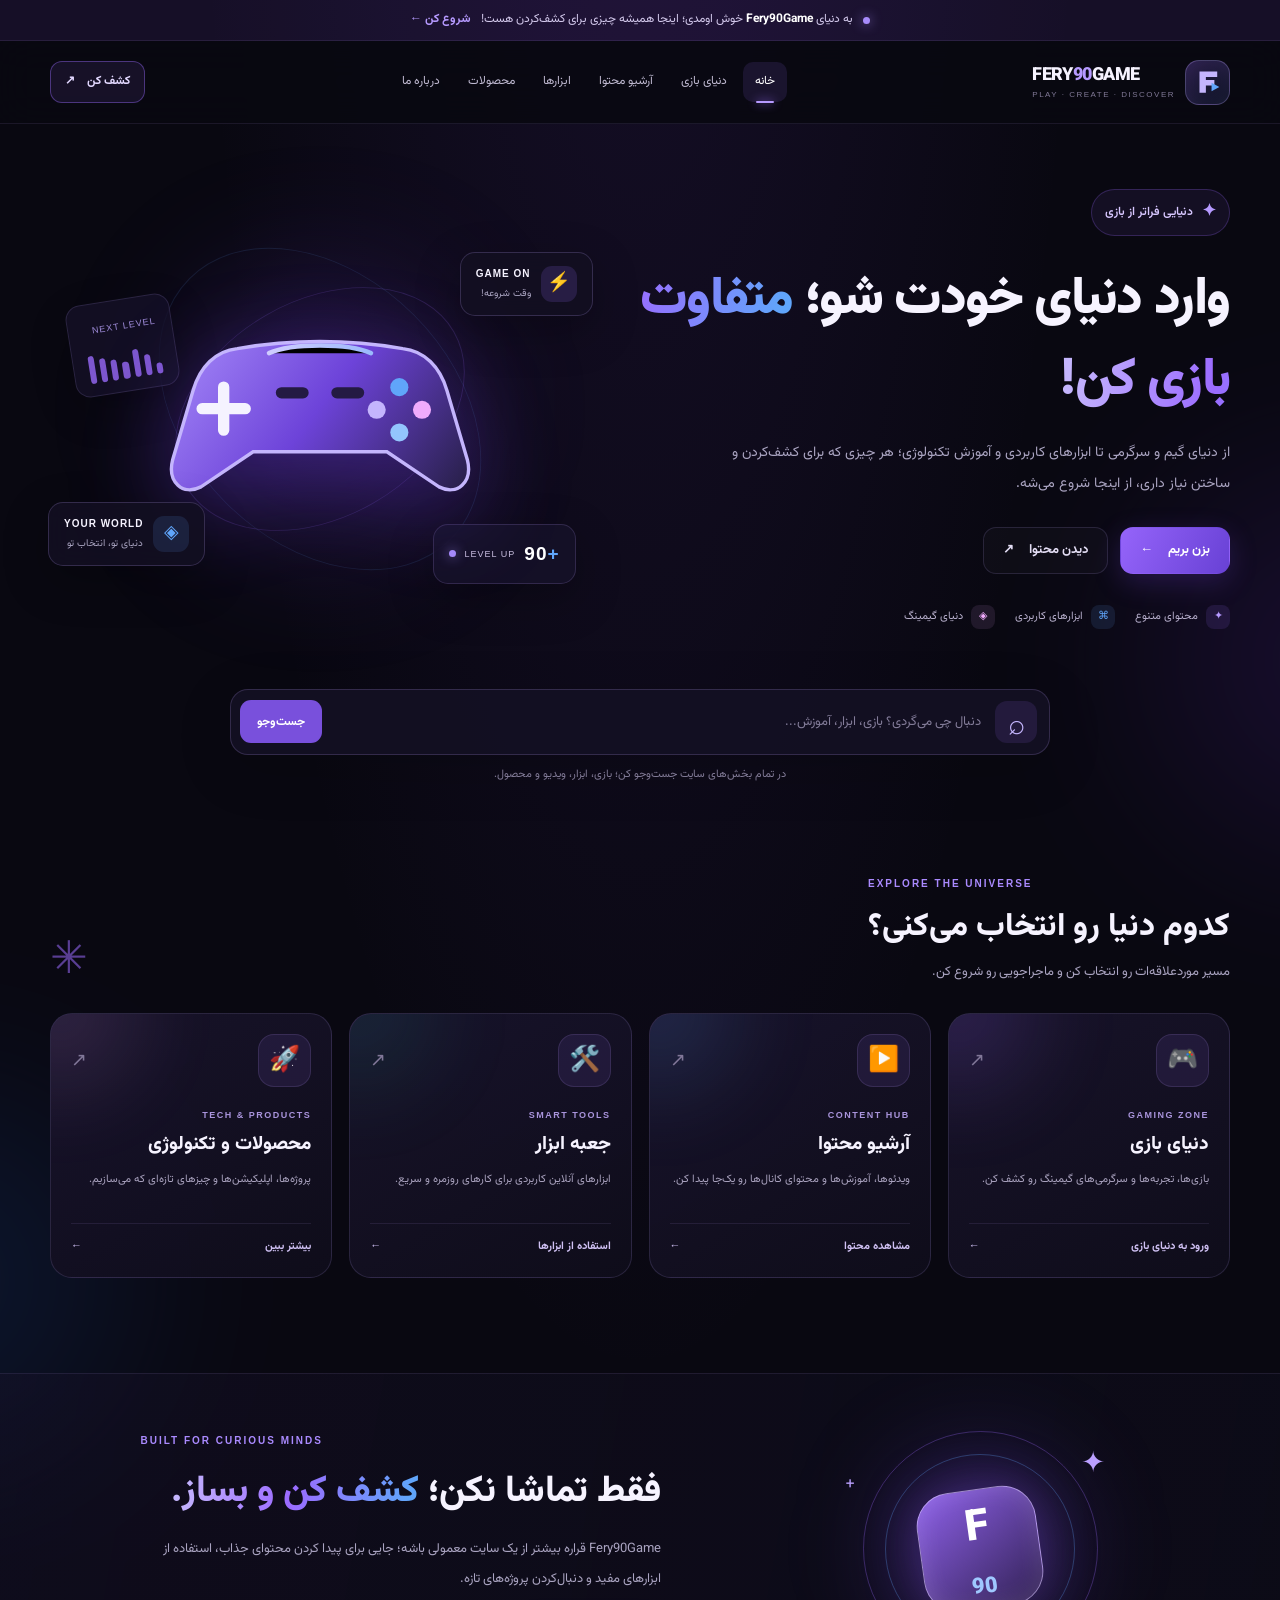
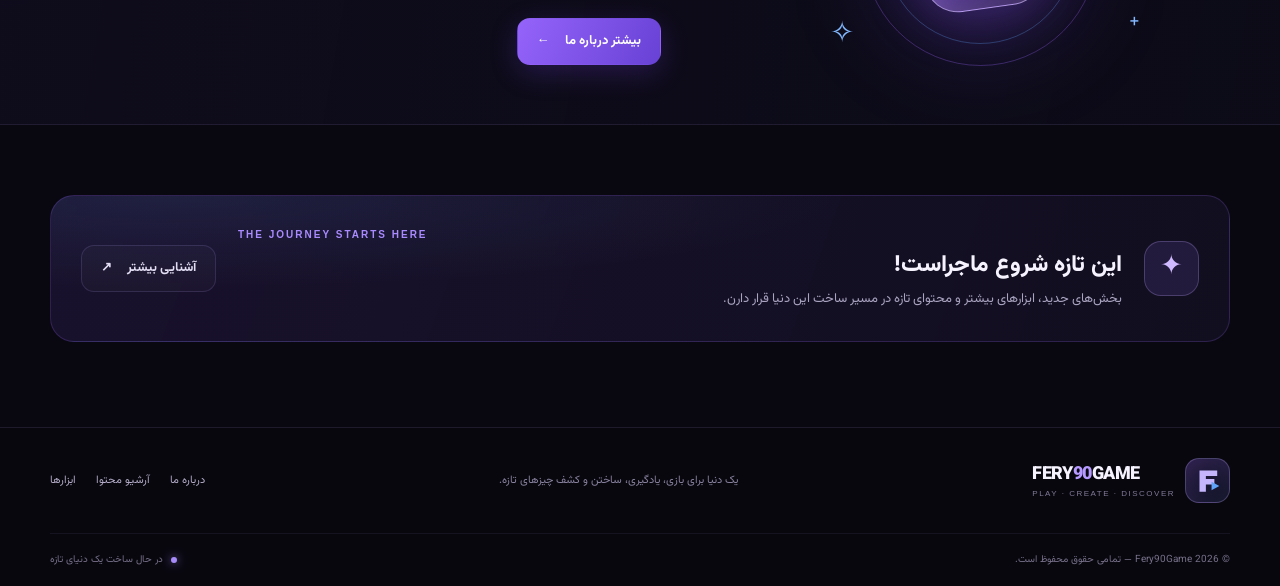
==== commit 60fdfb99: "Remove personal email from homepage footer" ====
--- a/index.html
+++ b/index.html
@@ -301,7 +301,7 @@
                 <a href="pages/about.html">درباره ما</a>
                 <a href="pages/content.html">آرشیو محتوا</a>
                 <a href="pages/tools.html">ابزارها</a>
-                <a href="mailto:ghasemifaryan@gmail.com" dir="ltr" aria-label="ارسال ایمیل به Fery90Game">ghasemifaryan@gmail.com</a>
+
             </nav>
         </div>
         <div class="container footer-bottom">
--- a/css/style.css
+++ b/css/style.css
@@ -3961,3 +3961,15 @@
         transition-duration: .01ms !important;
     }
 }
+
+
+/* جست‌وجوی سراسری سایت */
+.global-search-results{display:grid;grid-template-columns:repeat(2,minmax(0,1fr));gap:10px;max-height:440px;overflow-y:auto;margin-top:18px;padding:2px;text-align:right}
+.global-search-results[hidden]{display:none!important}
+.global-search-result{display:grid;gap:6px;min-width:0;padding:15px 17px;border:1px solid var(--border);border-radius:13px;background:rgba(20,17,36,.82);color:var(--text);text-decoration:none;transition:border-color .2s ease,transform .2s ease,background .2s ease}
+.global-search-result:hover{transform:translateY(-2px);border-color:rgba(182,154,255,.6);background:rgba(34,26,58,.95)}
+.global-search-result strong{font-size:.95rem}
+.global-search-result-type{color:var(--purple-bright);font-size:.72rem}
+.global-search-result p{margin:0;color:var(--muted);font-size:.78rem;line-height:1.8}
+.global-search-empty{grid-column:1/-1;margin:0;padding:22px;border:1px dashed var(--border);border-radius:13px;color:var(--muted);text-align:center}
+@media(max-width:600px){.global-search-results{grid-template-columns:1fr;max-height:380px}}
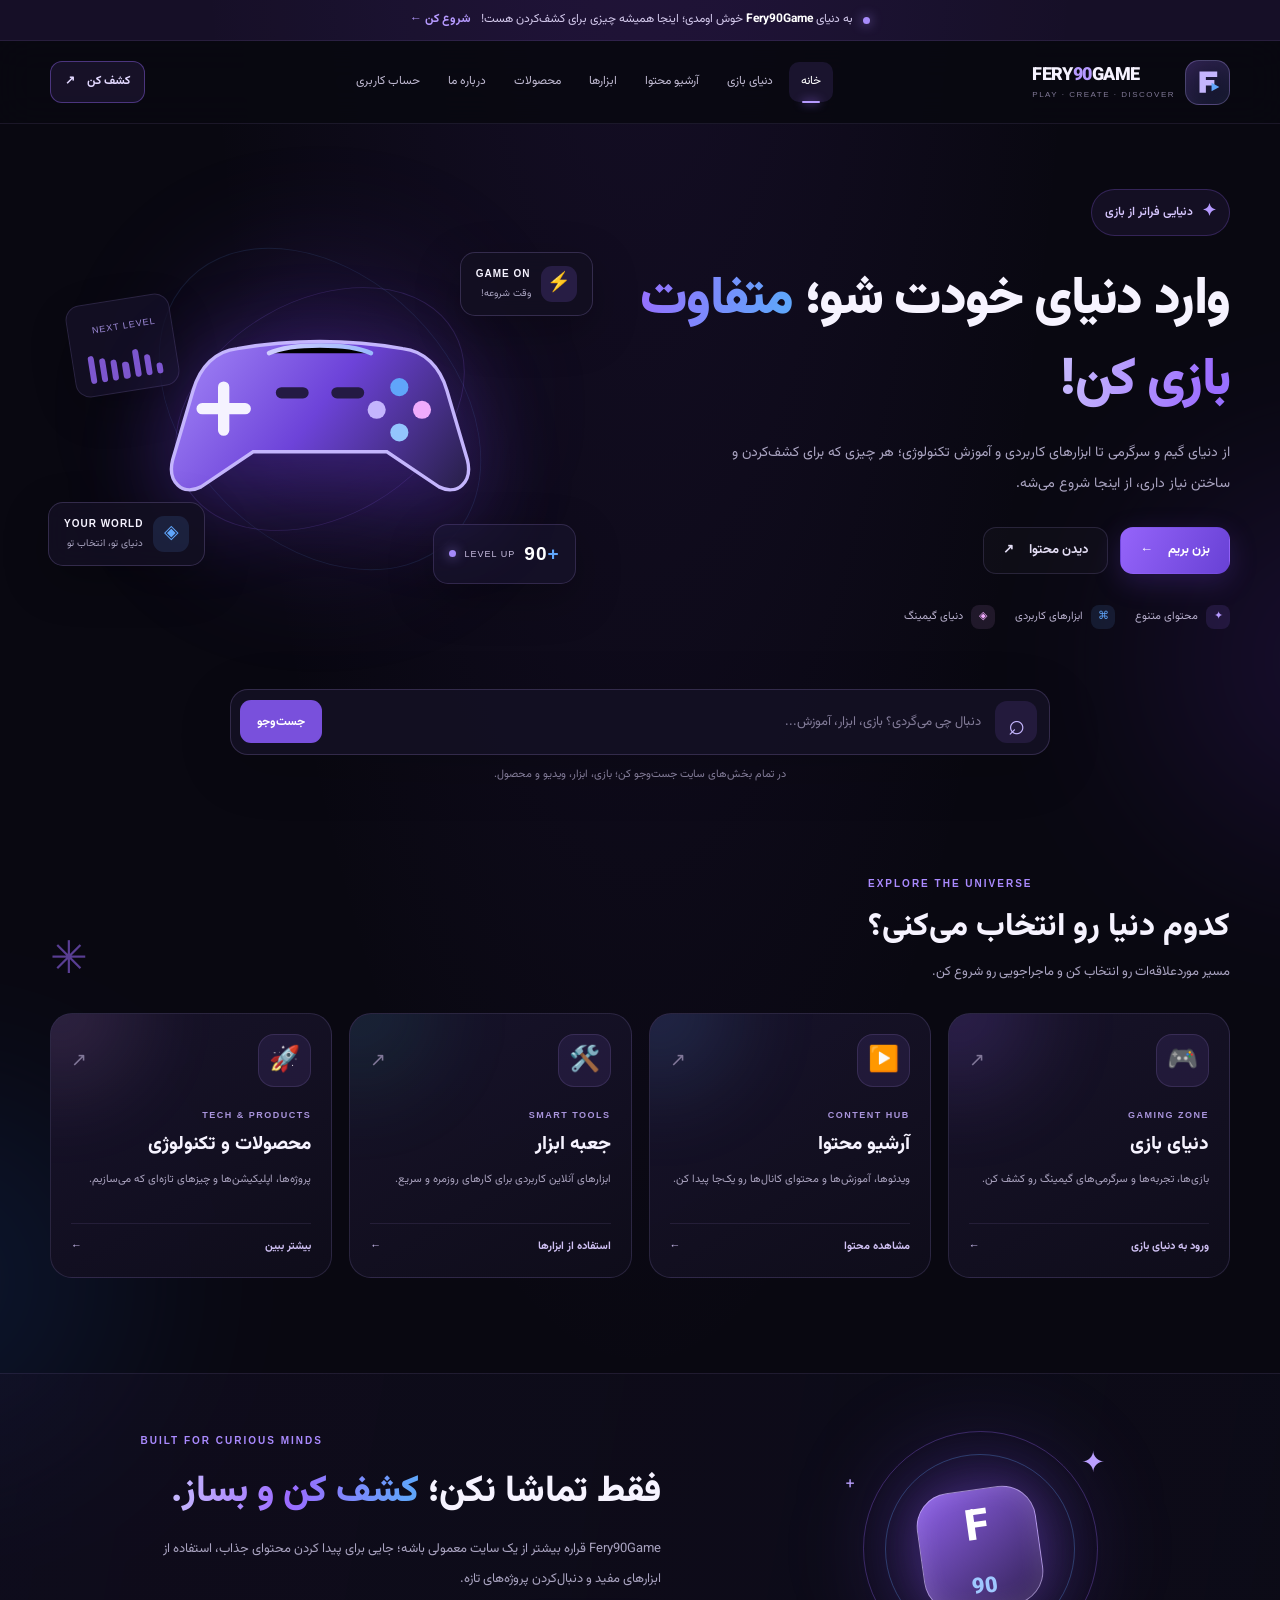
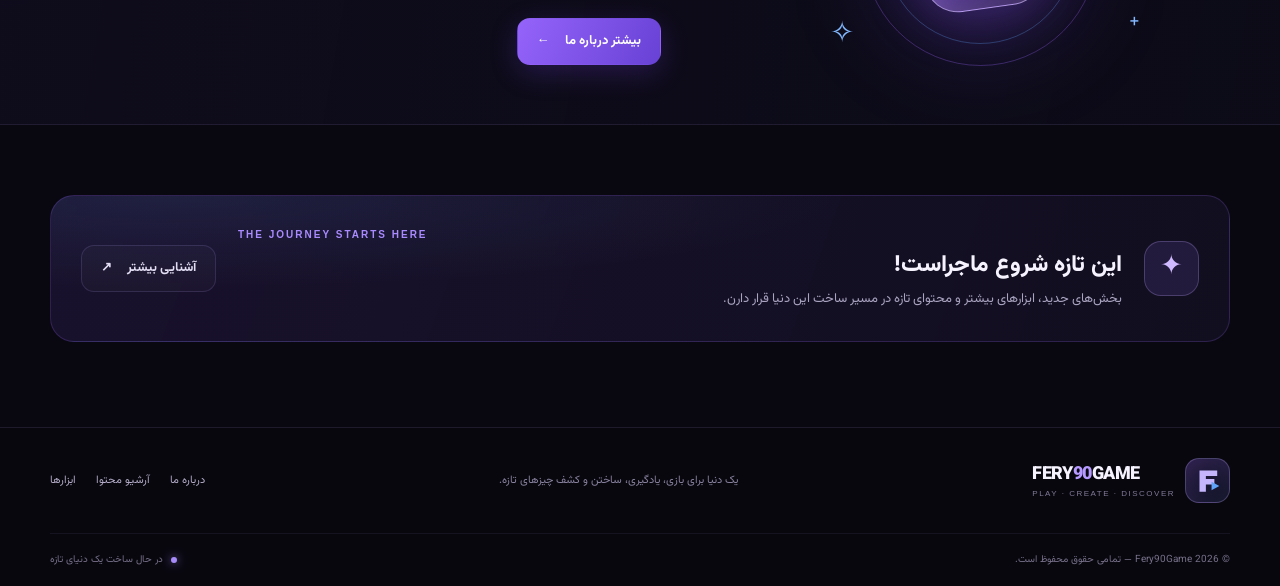
==== commit 2e952076: "Add account entry to homepage navigation" ====
--- a/index.html
+++ b/index.html
@@ -61,6 +61,7 @@
                 <a class="nav-link" href="pages/tools.html">ابزارها</a>
                 <a class="nav-link" href="pages/products.html">محصولات</a>
                 <a class="nav-link" href="pages/about.html">درباره ما</a>
+                <a class="nav-link" href="auth.html">حساب کاربری</a>
             </nav>
 
             <a class="header-cta" href="#explore">
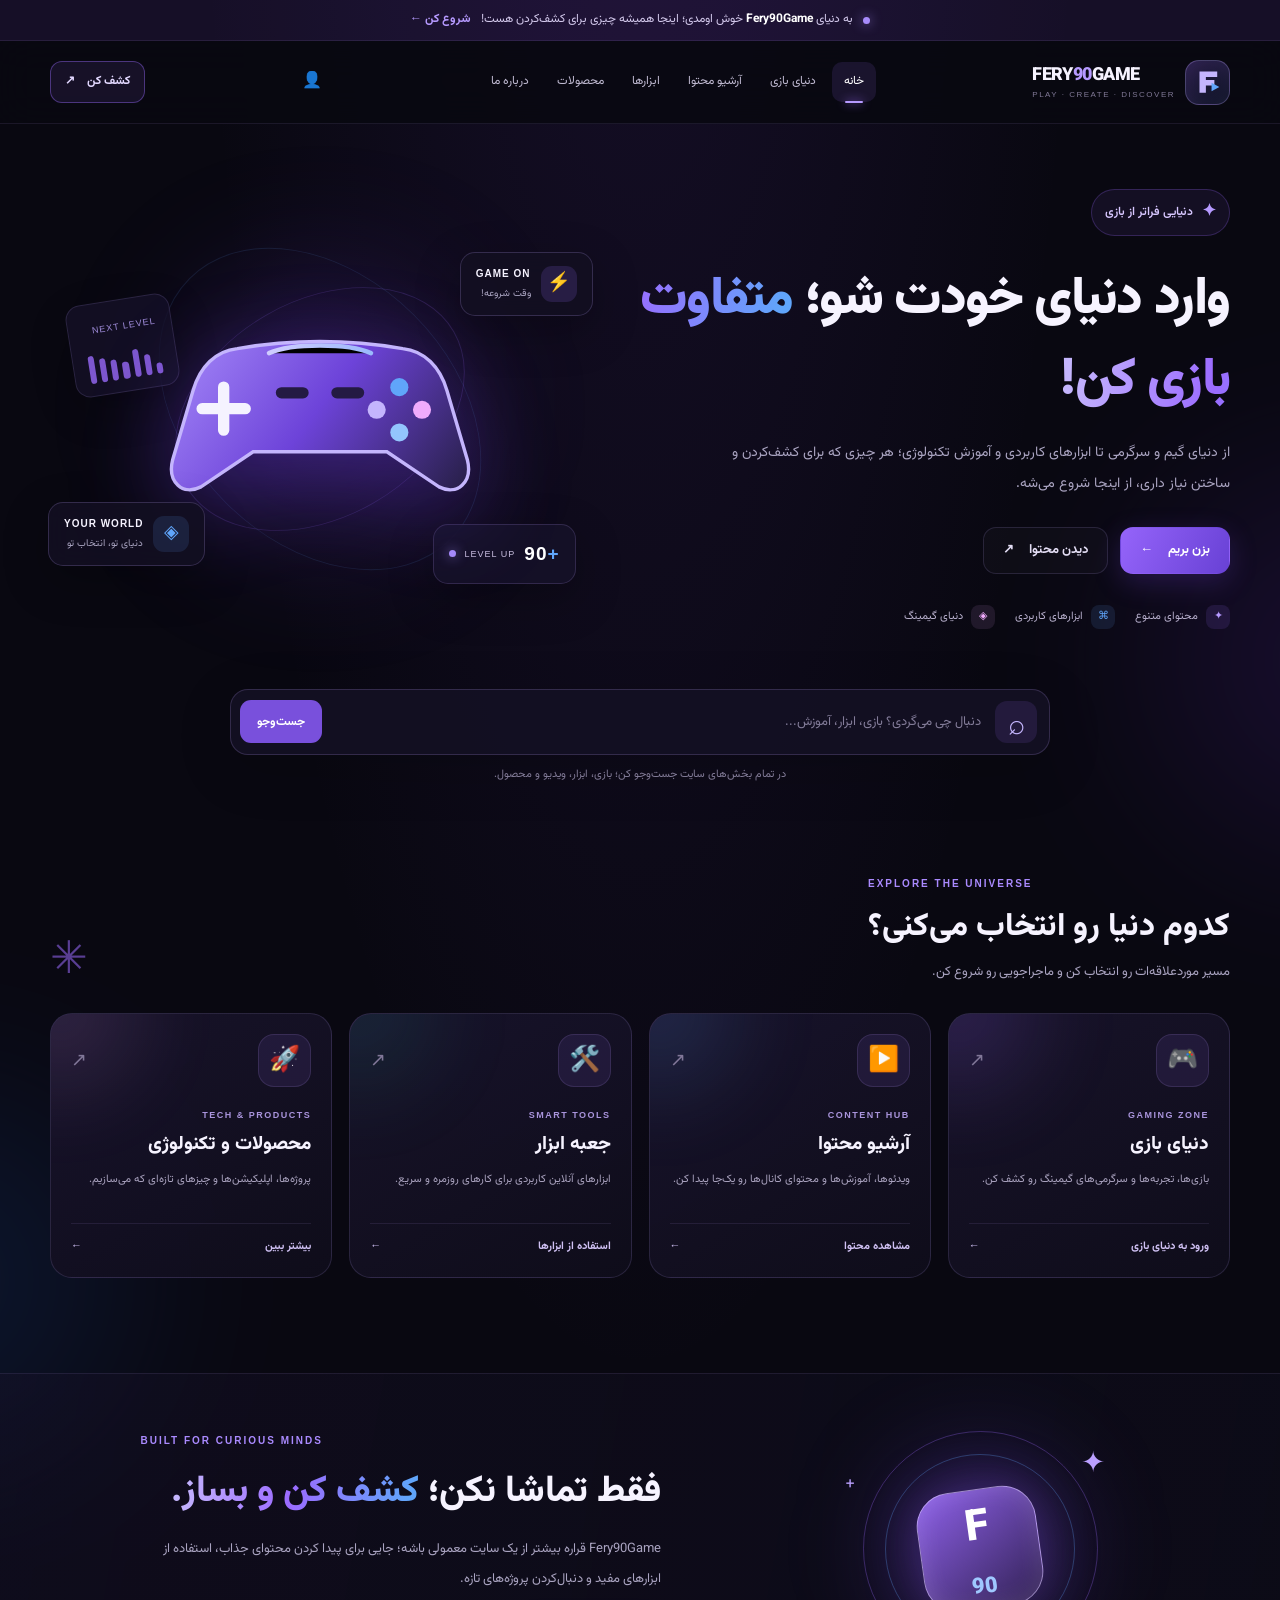
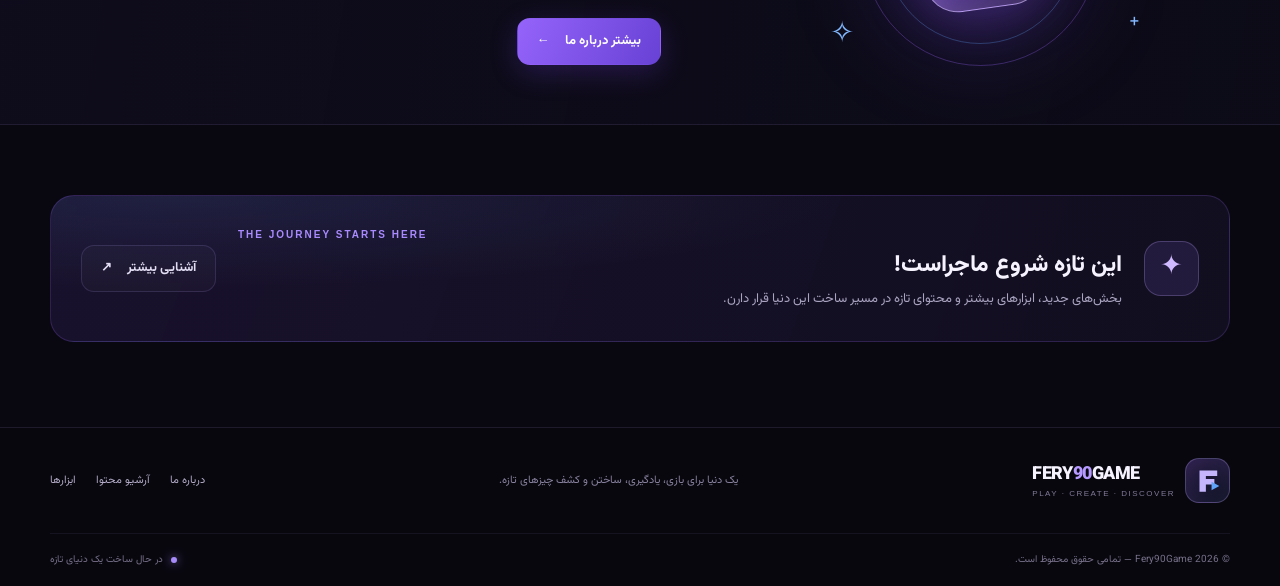
==== commit 8a9c350a: "Move account link to compact header shortcut" ====
--- a/index.html
+++ b/index.html
@@ -61,8 +61,11 @@
                 <a class="nav-link" href="pages/tools.html">ابزارها</a>
                 <a class="nav-link" href="pages/products.html">محصولات</a>
                 <a class="nav-link" href="pages/about.html">درباره ما</a>
-                <a class="nav-link" href="auth.html">حساب کاربری</a>
             </nav>
+
+                <a class="header-account-link" href="auth.html" aria-label="حساب کاربری" title="حساب کاربری">
+                    <span aria-hidden="true">👤</span>
+                </a>
 
             <a class="header-cta" href="#explore">
                 <span>کشف کن</span>
--- a/css/style.css
+++ b/css/style.css
@@ -3973,3 +3973,57 @@
 .global-search-result p{margin:0;color:var(--muted);font-size:.78rem;line-height:1.8}
 .global-search-empty{grid-column:1/-1;margin:0;padding:22px;border:1px dashed var(--border);border-radius:13px;color:var(--muted);text-align:center}
 @media(max-width:600px){.global-search-results{grid-template-columns:1fr;max-height:380px}}
+
+
+/* میان‌بر کوچک حساب کاربری در گوشه بالای سمت چپ هدر */
+.header-inner {
+    position: relative;
+}
+
+.main-navigation .nav-link[href="auth.html"] {
+    position: absolute;
+    z-index: 2;
+    top: 50%;
+    left: 0;
+    display: grid;
+    place-items: center;
+    width: 42px;
+    height: 42px;
+    padding: 0;
+    overflow: hidden;
+    border: 1px solid rgba(155, 107, 255, 0.38);
+    border-radius: 13px;
+    background: linear-gradient(145deg, rgba(155, 107, 255, 0.2), rgba(96, 165, 250, 0.1));
+    color: #e8ddff;
+    font-size: 0;
+    transform: translateY(-50%);
+    transition: border-color 180ms ease, background 180ms ease, box-shadow 180ms ease;
+}
+
+.main-navigation .nav-link[href="auth.html"]::before {
+    content: "👤";
+    font-size: 19px;
+    line-height: 1;
+}
+
+.main-navigation .nav-link[href="auth.html"]:hover {
+    border-color: var(--purple-bright);
+    background: rgba(155, 107, 255, 0.24);
+    box-shadow: 0 0 18px rgba(155, 107, 255, 0.18);
+}
+
+.main-navigation .nav-link[href="auth.html"].active::after {
+    display: none;
+}
+
+@media (max-width: 760px) {
+    .main-navigation .nav-link[href="auth.html"] {
+        top: -60px;
+        left: 0;
+        transform: none;
+    }
+
+    .mobile-menu-button {
+        margin-left: 50px;
+    }
+}
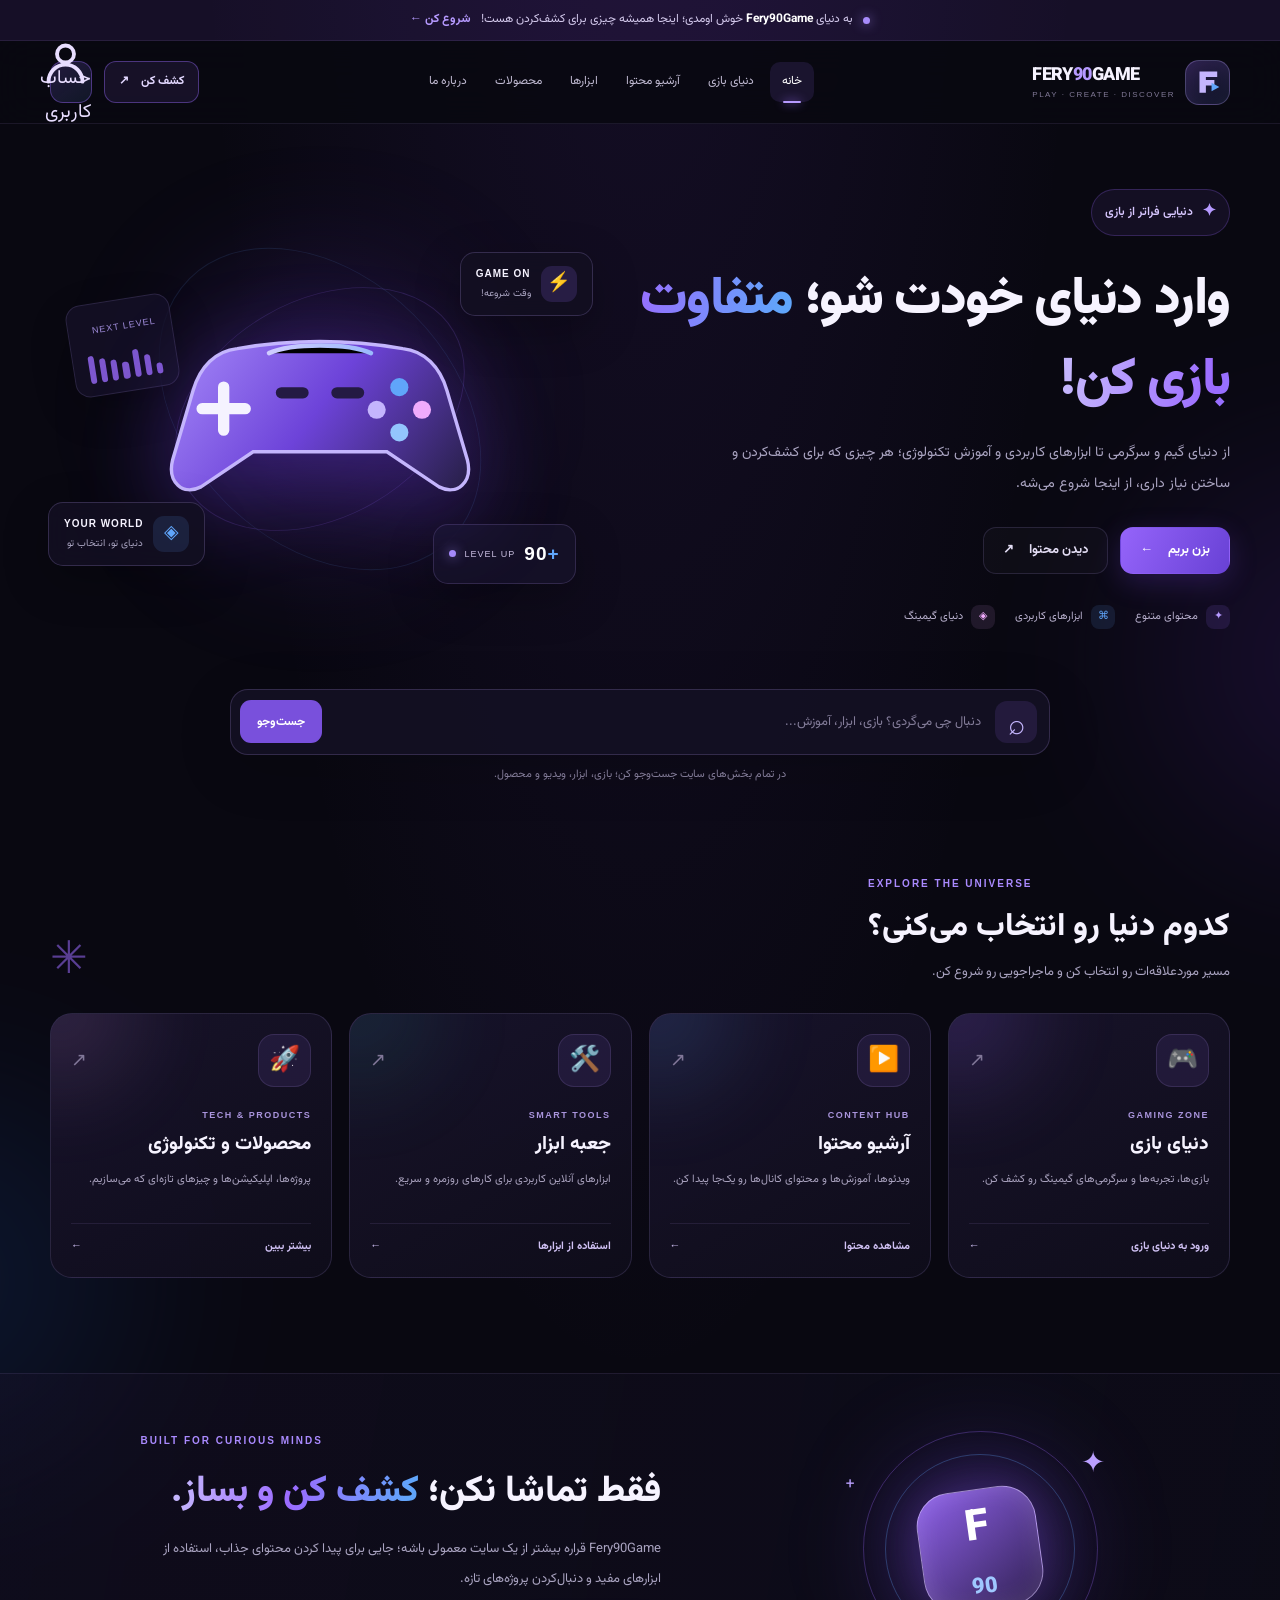
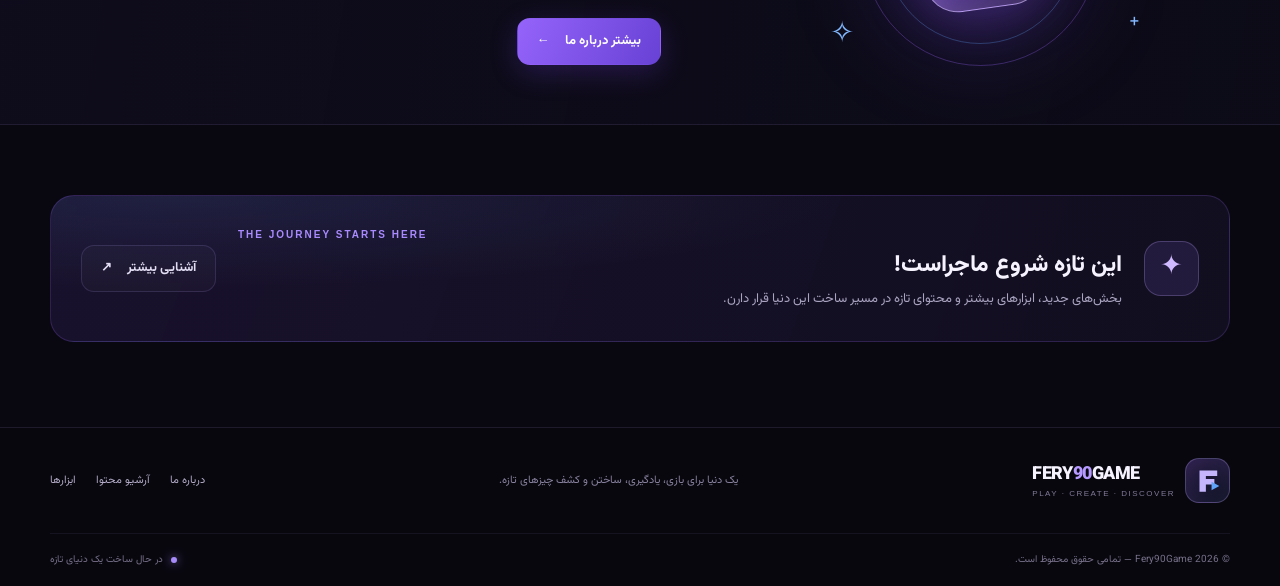
==== commit fcb8a777: "Replace account emoji with accessible icon and label" ====
--- a/index.html
+++ b/index.html
@@ -63,8 +63,12 @@
                 <a class="nav-link" href="pages/about.html">درباره ما</a>
             </nav>
 
-                <a class="header-account-link" href="auth.html" aria-label="حساب کاربری" title="حساب کاربری">
-                    <span aria-hidden="true">👤</span>
+                <a class="header-account-link" href="auth.html" aria-label="ورود به حساب کاربری" title="حساب کاربری">
+                    <svg class="header-account-icon" viewBox="0 0 24 24" fill="none" aria-hidden="true">
+                        <path d="M20 21a8 8 0 0 0-16 0" stroke="currentColor" stroke-width="1.8" stroke-linecap="round"/>
+                        <circle cx="12" cy="8" r="4" stroke="currentColor" stroke-width="1.8"/>
+                    </svg>
+                    <span class="header-account-text">حساب کاربری</span>
                 </a>
 
             <a class="header-cta" href="#explore">
--- a/css/style.css
+++ b/css/style.css
@@ -4027,3 +4027,43 @@
         margin-left: 50px;
     }
 }
+
+
+/* مستقل از منوی موبایل: میان‌بر حساب کاربری همیشه در هدر دیده می‌شود */
+.header-account-link {
+    position: absolute;
+    z-index: 5;
+    top: 50%;
+    left: 0;
+    display: grid;
+    place-items: center;
+    width: 42px;
+    height: 42px;
+    border: 1px solid rgba(155, 107, 255, 0.38);
+    border-radius: 13px;
+    background: linear-gradient(145deg, rgba(155, 107, 255, 0.2), rgba(96, 165, 250, 0.1));
+    color: #e8ddff;
+    font-size: 19px;
+    transform: translateY(-50%);
+    transition: border-color 180ms ease, background 180ms ease, box-shadow 180ms ease;
+}
+
+.header-account-link:hover {
+    border-color: var(--purple-bright);
+    background: rgba(155, 107, 255, 0.24);
+    box-shadow: 0 0 18px rgba(155, 107, 255, 0.18);
+}
+
+.header-cta {
+    margin-left: 54px;
+}
+
+@media (max-width: 760px) {
+    .header-account-link {
+        left: 0;
+    }
+
+    .header-cta {
+        margin-left: 54px;
+    }
+}
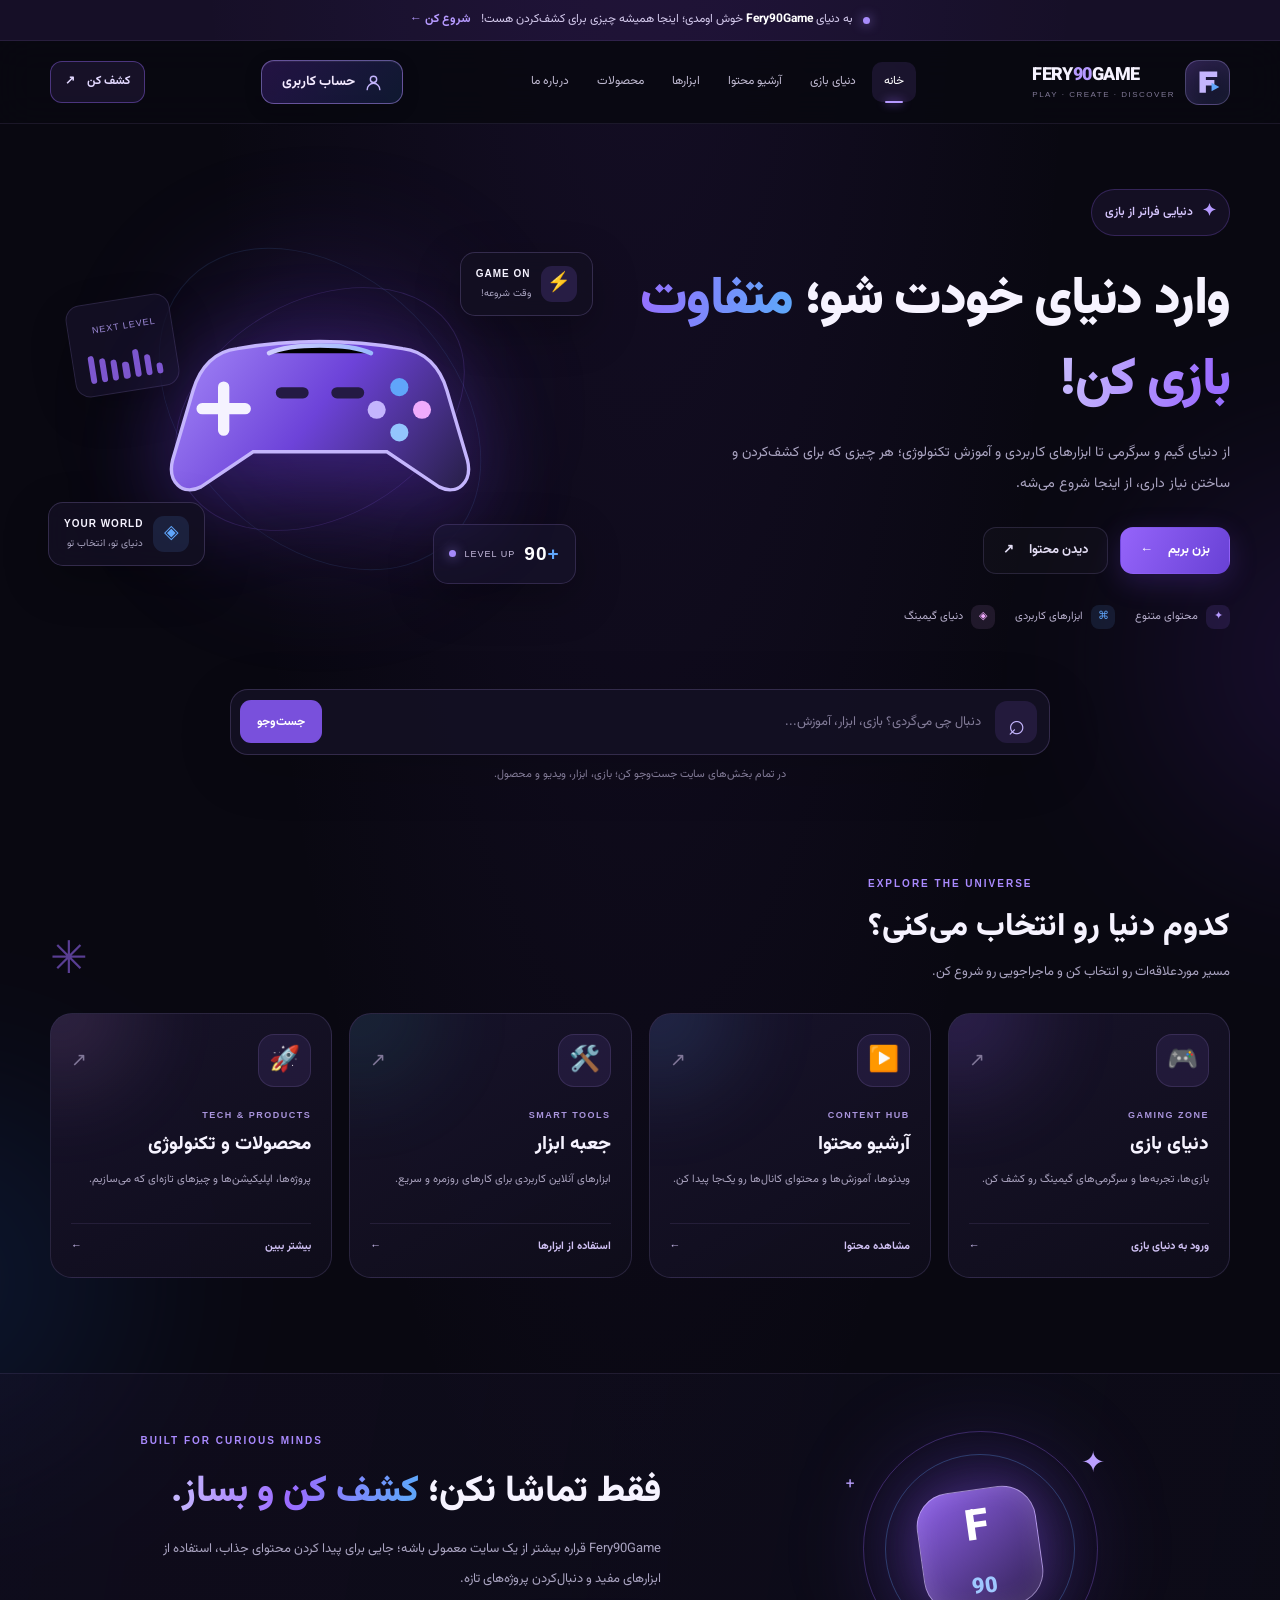
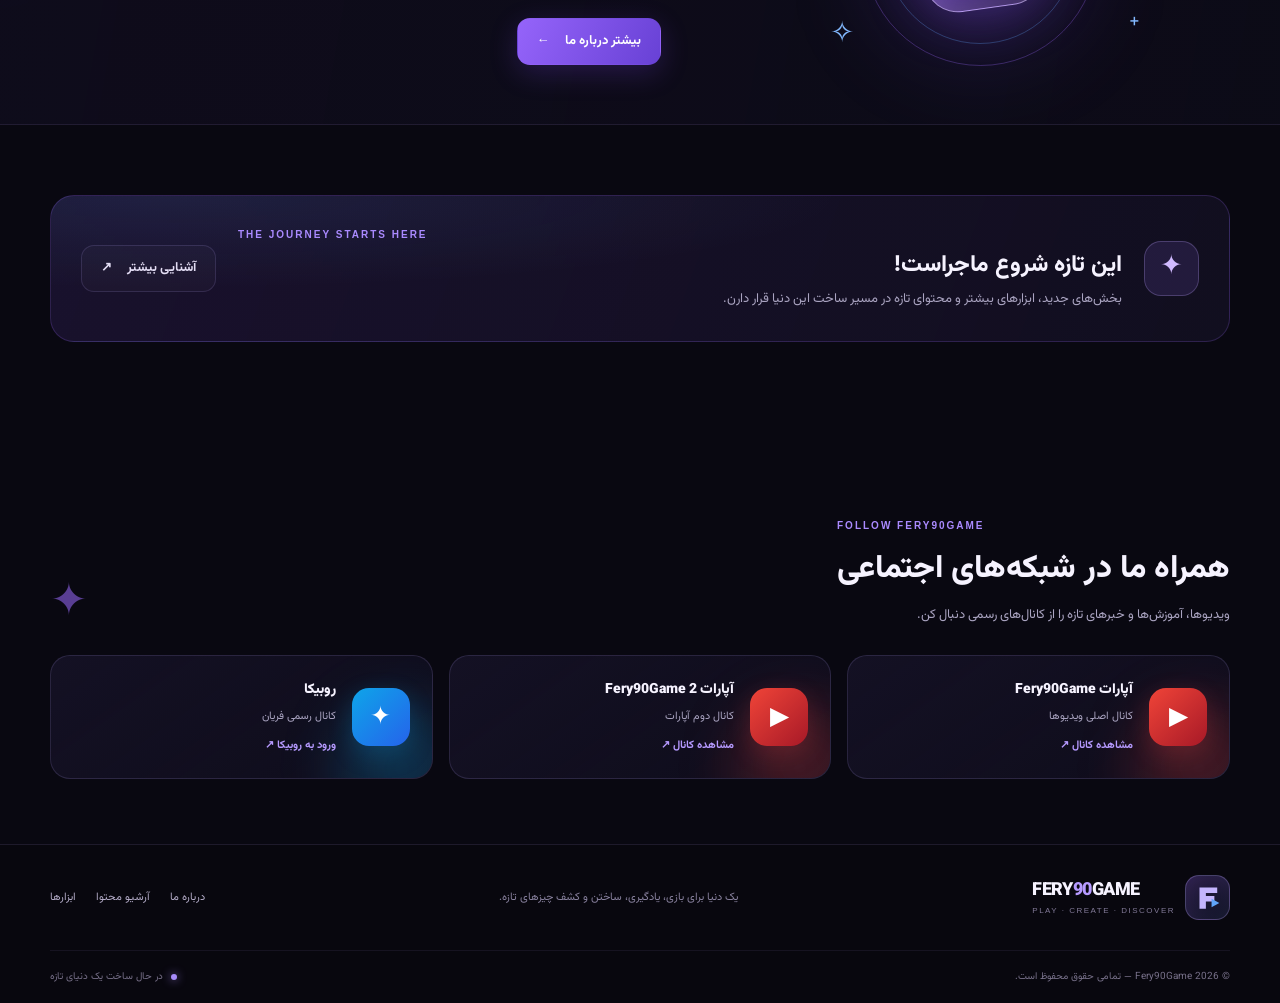
==== commit 56f52677: "Improve Fery90Game public site" ====
--- a/index.html
+++ b/index.html
@@ -20,6 +20,7 @@
         html, body { overflow-x: clip; }
         body { position: relative; }
     </style>
+  <script src="js/theme.js" defer></script>
 </head>
 <body>
     <div class="page-glow page-glow-one" aria-hidden="true"></div>
@@ -286,7 +287,9 @@
                 <a class="button button-secondary" href="pages/about.html">آشنایی بیشتر <span aria-hidden="true">↗</span></a>
             </div>
         </section>
-    </main>
+    
+        <section class="section container home-social-section" aria-labelledby="homeSocialTitle"><div class="section-heading"><div><span class="section-kicker">FOLLOW FERY90GAME</span><h2 id="homeSocialTitle">همراه ما در شبکه‌های اجتماعی</h2><p>ویدیوها، آموزش‌ها و خبرهای تازه را از کانال‌های رسمی دنبال کن.</p></div><span class="section-decoration" aria-hidden="true">✦</span></div><div class="social-links-grid"><a class="social-card social-aparat" href="https://www.aparat.com/fery90_game" target="_blank" rel="noopener noreferrer"><span class="social-card-icon" aria-hidden="true">▶</span><span class="social-card-copy"><strong>آپارات Fery90Game</strong><small>کانال اصلی ویدیوها</small><b>مشاهده کانال <span aria-hidden="true">↗</span></b></span></a><a class="social-card social-aparat" href="https://www.aparat.com/fery90_game2" target="_blank" rel="noopener noreferrer"><span class="social-card-icon" aria-hidden="true">▶</span><span class="social-card-copy"><strong>آپارات Fery90Game 2</strong><small>کانال دوم آپارات</small><b>مشاهده کانال <span aria-hidden="true">↗</span></b></span></a><a class="social-card social-rubika" href="https://rubika.ir/faryanaparat" target="_blank" rel="noopener noreferrer"><span class="social-card-icon" aria-hidden="true">✦</span><span class="social-card-copy"><strong>روبیکا</strong><small>کانال رسمی فریان</small><b>ورود به روبیکا <span aria-hidden="true">↗</span></b></span></a></div></section>
+</main>
 
     <footer class="site-footer">
         <div class="container footer-main">
--- a/css/style.css
+++ b/css/style.css
@@ -3975,95 +3975,126 @@
 @media(max-width:600px){.global-search-results{grid-template-columns:1fr;max-height:380px}}
 
 
-/* میان‌بر کوچک حساب کاربری در گوشه بالای سمت چپ هدر */
-.header-inner {
-    position: relative;
-}
-
-.main-navigation .nav-link[href="auth.html"] {
-    position: absolute;
-    z-index: 2;
-    top: 50%;
-    left: 0;
-    display: grid;
-    place-items: center;
-    width: 42px;
-    height: 42px;
-    padding: 0;
-    overflow: hidden;
-    border: 1px solid rgba(155, 107, 255, 0.38);
+/* دکمه حساب کاربری: در جریان عادی هدر تا با CTA هم‌پوشانی نداشته باشد */
+.header-account-link {
+    position: static;
+    z-index: 1;
+    display: inline-flex;
+    align-items: center;
+    justify-content: center;
+    flex: 0 0 auto;
+    gap: 9px;
+    width: auto;
+    min-width: 142px;
+    height: 44px;
+    margin: 0;
+    padding: 0 15px;
+    border: 1px solid rgba(182, 154, 255, .48);
     border-radius: 13px;
-    background: linear-gradient(145deg, rgba(155, 107, 255, 0.2), rgba(96, 165, 250, 0.1));
-    color: #e8ddff;
-    font-size: 0;
-    transform: translateY(-50%);
-    transition: border-color 180ms ease, background 180ms ease, box-shadow 180ms ease;
-}
-
-.main-navigation .nav-link[href="auth.html"]::before {
-    content: "👤";
-    font-size: 19px;
-    line-height: 1;
-}
-
-.main-navigation .nav-link[href="auth.html"]:hover {
-    border-color: var(--purple-bright);
-    background: rgba(155, 107, 255, 0.24);
-    box-shadow: 0 0 18px rgba(155, 107, 255, 0.18);
-}
-
-.main-navigation .nav-link[href="auth.html"].active::after {
-    display: none;
+    background: linear-gradient(135deg, rgba(124, 58, 237, .24), rgba(59, 130, 246, .14));
+    color: #f3eaff;
+    font-family: inherit;
+    font-size: .84rem;
+    font-weight: 700;
+    letter-spacing: 0;
+    white-space: nowrap;
+    box-shadow: 0 5px 18px rgba(0, 0, 0, .16), inset 0 1px 0 rgba(255, 255, 255, .06);
+    transform: none;
+    transition: transform .2s ease, border-color .2s ease, background .2s ease, box-shadow .2s ease;
+}
+
+.header-account-icon {
+    width: 19px;
+    height: 19px;
+    flex: 0 0 auto;
+    color: #c4b5fd;
+    transition: color .2s ease, transform .2s ease;
+}
+
+.header-account-text {
+    display: inline-block;
+    line-height: 1.5;
+}
+
+.header-account-link:hover {
+    transform: translateY(-2px);
+    border-color: #c4b5fd;
+    background: linear-gradient(135deg, rgba(124, 58, 237, .38), rgba(59, 130, 246, .24));
+    color: #fff;
+    box-shadow: 0 8px 26px rgba(124, 58, 237, .22), 0 0 0 3px rgba(155, 107, 255, .08);
+}
+
+.header-account-link:hover .header-account-icon {
+    color: #fff;
+    transform: scale(1.08);
+}
+
+.header-account-link:focus-visible {
+    outline: 2px solid #93c5fd;
+    outline-offset: 4px;
 }
 
 @media (max-width: 760px) {
-    .main-navigation .nav-link[href="auth.html"] {
-        top: -60px;
-        left: 0;
-        transform: none;
+    .header-inner {
+        row-gap: 10px;
+        padding-block: 12px;
+    }
+
+    .brand {
+        order: 1;
     }
 
     .mobile-menu-button {
-        margin-left: 50px;
-    }
-}
-
-
-/* مستقل از منوی موبایل: میان‌بر حساب کاربری همیشه در هدر دیده می‌شود */
-.header-account-link {
-    position: absolute;
-    z-index: 5;
-    top: 50%;
-    left: 0;
-    display: grid;
-    place-items: center;
-    width: 42px;
-    height: 42px;
-    border: 1px solid rgba(155, 107, 255, 0.38);
-    border-radius: 13px;
-    background: linear-gradient(145deg, rgba(155, 107, 255, 0.2), rgba(96, 165, 250, 0.1));
-    color: #e8ddff;
-    font-size: 19px;
-    transform: translateY(-50%);
-    transition: border-color 180ms ease, background 180ms ease, box-shadow 180ms ease;
-}
-
-.header-account-link:hover {
-    border-color: var(--purple-bright);
-    background: rgba(155, 107, 255, 0.24);
-    box-shadow: 0 0 18px rgba(155, 107, 255, 0.18);
-}
-
-.header-cta {
-    margin-left: 54px;
-}
-
-@media (max-width: 760px) {
+        order: 2;
+        margin: 0;
+    }
+
     .header-account-link {
-        left: 0;
+        order: 3;
+        min-width: 132px;
+        height: 42px;
+        padding-inline: 12px;
+        font-size: .78rem;
     }
 
     .header-cta {
-        margin-left: 54px;
-    }
-}
+        order: 4;
+        margin: 0;
+        margin-inline-start: 0;
+    }
+}
+
+/* Social hub and theme controls */
+.social-links-grid{display:grid;grid-template-columns:repeat(3,minmax(0,1fr));gap:16px;margin-top:22px}
+.social-card{position:relative;display:flex;align-items:center;gap:16px;min-width:0;padding:22px;border:1px solid var(--border);border-radius:20px;background:linear-gradient(145deg,var(--surface),rgba(20,17,36,.55));overflow:hidden;transition:transform .22s ease,border-color .22s ease,box-shadow .22s ease}
+.social-card::after{content:"";position:absolute;inset:auto -35px -55px auto;width:130px;height:130px;border-radius:50%;background:var(--social-glow,rgba(155,107,255,.18));filter:blur(28px);pointer-events:none}
+.social-card:hover{transform:translateY(-5px);border-color:var(--purple-bright);box-shadow:0 14px 35px rgba(0,0,0,.18)}
+.social-card-icon{position:relative;z-index:1;display:grid;place-items:center;flex:0 0 58px;width:58px;height:58px;border-radius:17px;background:var(--social-icon-bg,linear-gradient(135deg,#7c3aed,#4338ca));color:#fff;font-size:25px;box-shadow:0 8px 24px var(--social-glow,rgba(124,58,237,.25))}
+.social-aparat{--social-glow:rgba(239,68,68,.22);--social-icon-bg:linear-gradient(135deg,#f04438,#a71927)}
+.social-rubika{--social-glow:rgba(14,165,233,.22);--social-icon-bg:linear-gradient(135deg,#0ea5e9,#2563eb)}
+.social-card-copy{position:relative;z-index:1;display:flex;flex-direction:column;gap:3px;min-width:0}
+.social-card-copy strong{font-size:14px;font-weight:900}.social-card-copy small{color:var(--muted);font-size:11px}.social-card-copy b{margin-top:7px;color:var(--purple-bright);font-size:11px}
+.home-social-section{padding-bottom:65px}.content-social-grid{margin-top:22px}
+.theme-toggle{display:inline-flex;align-items:center;justify-content:center;gap:8px;flex:0 0 auto;min-height:42px;padding:0 13px;border:1px solid var(--border);border-radius:13px;background:var(--surface);color:var(--text);font-family:inherit;font-size:12px;font-weight:700;cursor:pointer;transition:background .2s ease,border-color .2s ease,transform .2s ease}
+.theme-toggle:hover{transform:translateY(-2px);border-color:var(--purple-bright)}.theme-toggle-icon{font-size:16px;line-height:1}
+@media(max-width:900px){.social-links-grid{grid-template-columns:repeat(2,minmax(0,1fr))}}@media(max-width:600px){.social-links-grid{grid-template-columns:1fr}.social-card{padding:17px}.theme-toggle{min-height:39px;padding-inline:10px;font-size:11px}}
+html[data-theme="light"]{color-scheme:light;--bg:#f4f2fb;--bg-soft:#ece9f7;--surface:#fff;--surface-hover:#f0edfa;--purple:#7445d4;--purple-bright:#6941c6;--blue:#2563eb;--pink:#c026d3;--text:#201a31;--muted:#68617b;--border:rgba(83,65,125,.17)}
+html[data-theme="light"] body{background:radial-gradient(ellipse at 50% -25%,rgba(139,92,246,.11),transparent 52%),var(--bg);color:var(--text)}
+html[data-theme="light"] .announcement{background:rgba(124,58,237,.08);border-color:var(--border)}
+html[data-theme="light"] .announcement p,html[data-theme="light"] .announcement strong{color:#35284e}
+html[data-theme="light"] .site-header{background:rgba(250,249,255,.9);border-color:var(--border)}
+html[data-theme="light"] .nav-link{color:#5f5870}html[data-theme="light"] .nav-link:hover,html[data-theme="light"] .nav-link.active{color:#38235e;background:rgba(124,58,237,.1)}
+html[data-theme="light"] .brand-caption,html[data-theme="light"] .footer-description,html[data-theme="light"] .footer-bottom{color:#777087}
+html[data-theme="light"] .site-footer{background:rgba(239,236,248,.9);border-color:var(--border)}html[data-theme="light"] .footer-links a{color:#514963}
+html[data-theme="light"] .category-card,html[data-theme="light"] .community-card,html[data-theme="light"] .content-platform-panel,html[data-theme="light"] .content-demo-notice,html[data-theme="light"] .content-video-card,html[data-theme="light"] .quick-search,html[data-theme="light"] .global-search-result,html[data-theme="light"] .social-card{background-color:var(--surface);color:var(--text)}
+html[data-theme="light"] .category-card p,html[data-theme="light"] .section-heading p,html[data-theme="light"] .content-platform-panel p,html[data-theme="light"] .content-demo-notice p{color:var(--muted)}
+html[data-theme="light"] input,html[data-theme="light"] textarea,html[data-theme="light"] select{background:#fff!important;color:#211a32!important;border-color:var(--border)!important}
+html[data-theme="light"] .auth-card{background:#fff;border-color:var(--border)}
+html[data-theme="light"] .products-page{background:#f4f2fb!important;color:#211a32!important}html[data-theme="light"] .products-header{background:rgba(250,249,255,.94)!important;border-color:var(--border)!important}
+html[data-theme="light"] .products-header a,html[data-theme="light"] .products-nav a{color:#514963}
+html[data-theme="light"] .products-hero,html[data-theme="light"] .products-section,html[data-theme="light"] .products-cta{color:#211a32}
+html[data-theme="light"] .product-card,html[data-theme="light"] .products-future,html[data-theme="light"] .products-note{background:#fff!important;color:#211a32!important;border-color:var(--border)!important}
+html[data-theme="light"] .product-description,html[data-theme="light"] .products-section-heading p,html[data-theme="light"] .products-future p{color:#68617b!important}
+html[data-theme="light"] .products-footer{color:#68617b!important;border-color:var(--border)!important}
+html[data-theme="light"] .theme-toggle{background:#fff;color:#302643;border-color:rgba(83,65,125,.2)}
+@media(prefers-reduced-motion:reduce){.social-card,.theme-toggle{transition:none}}
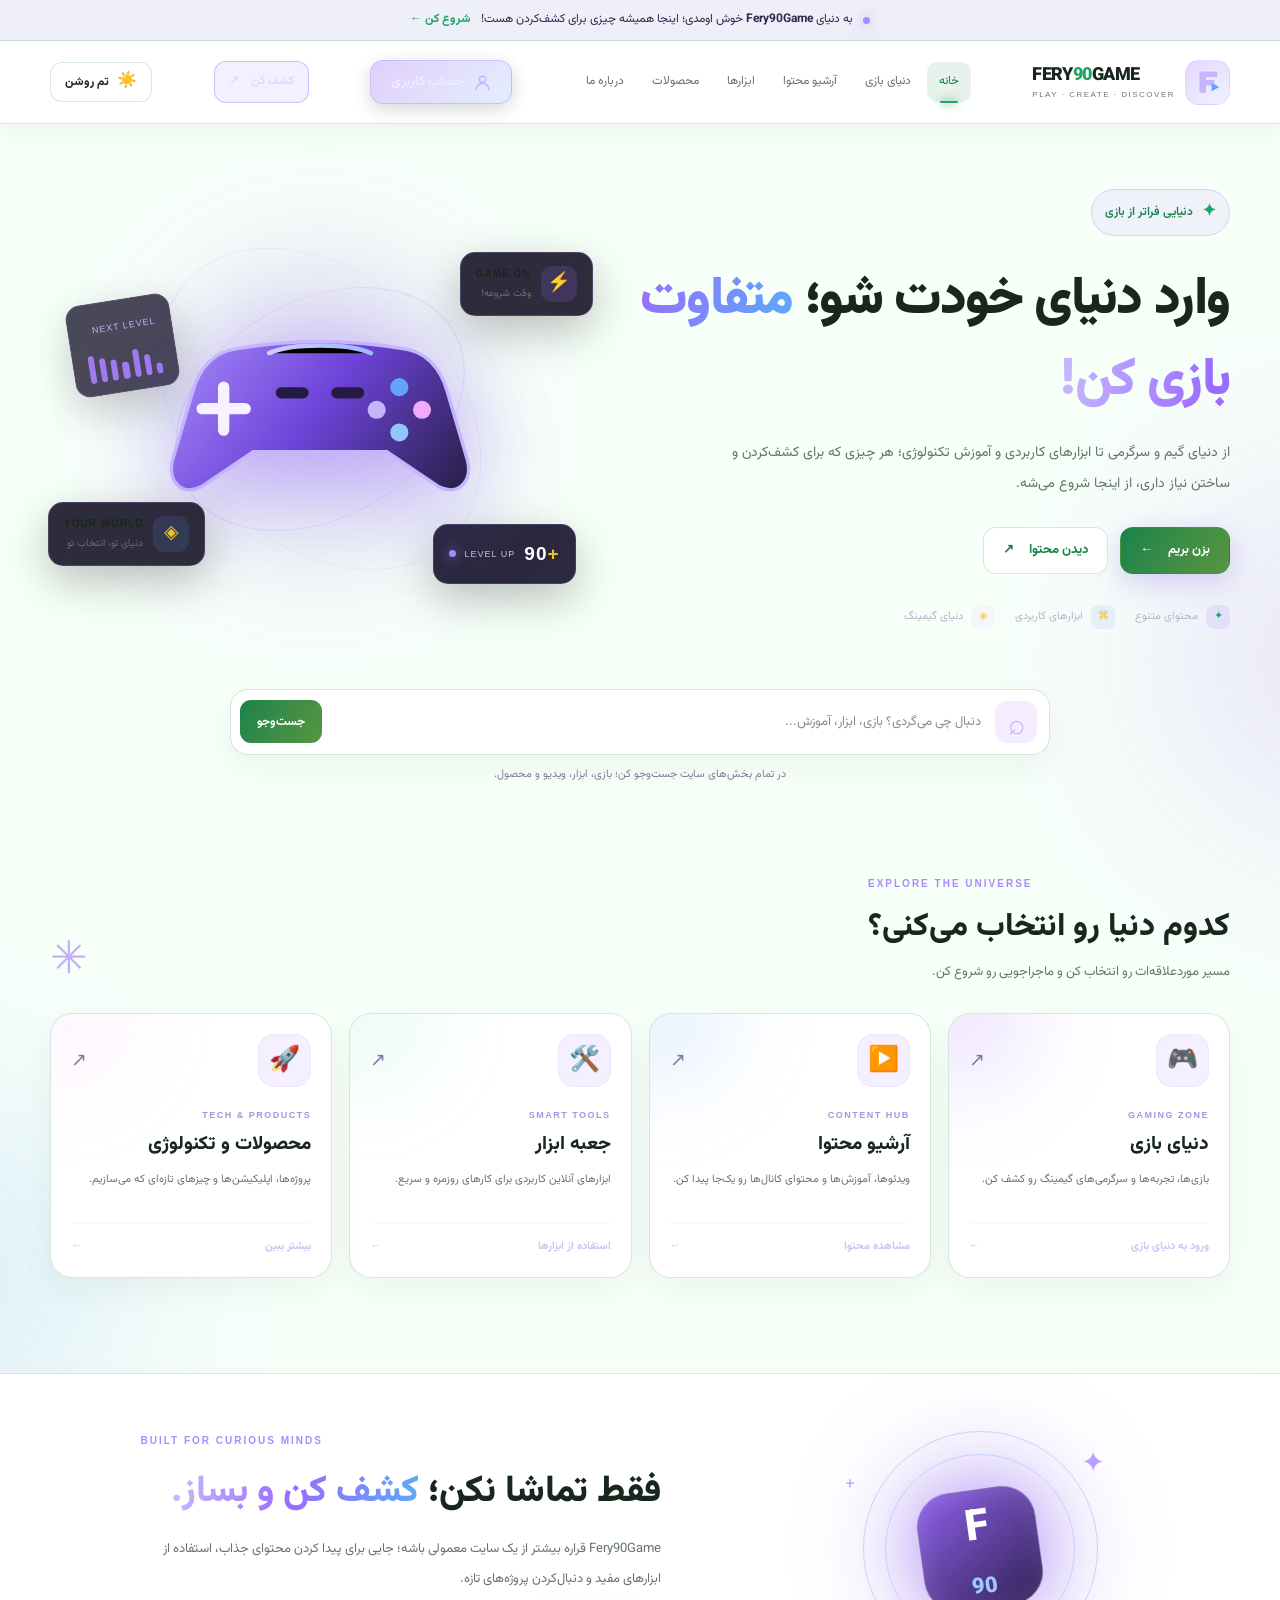
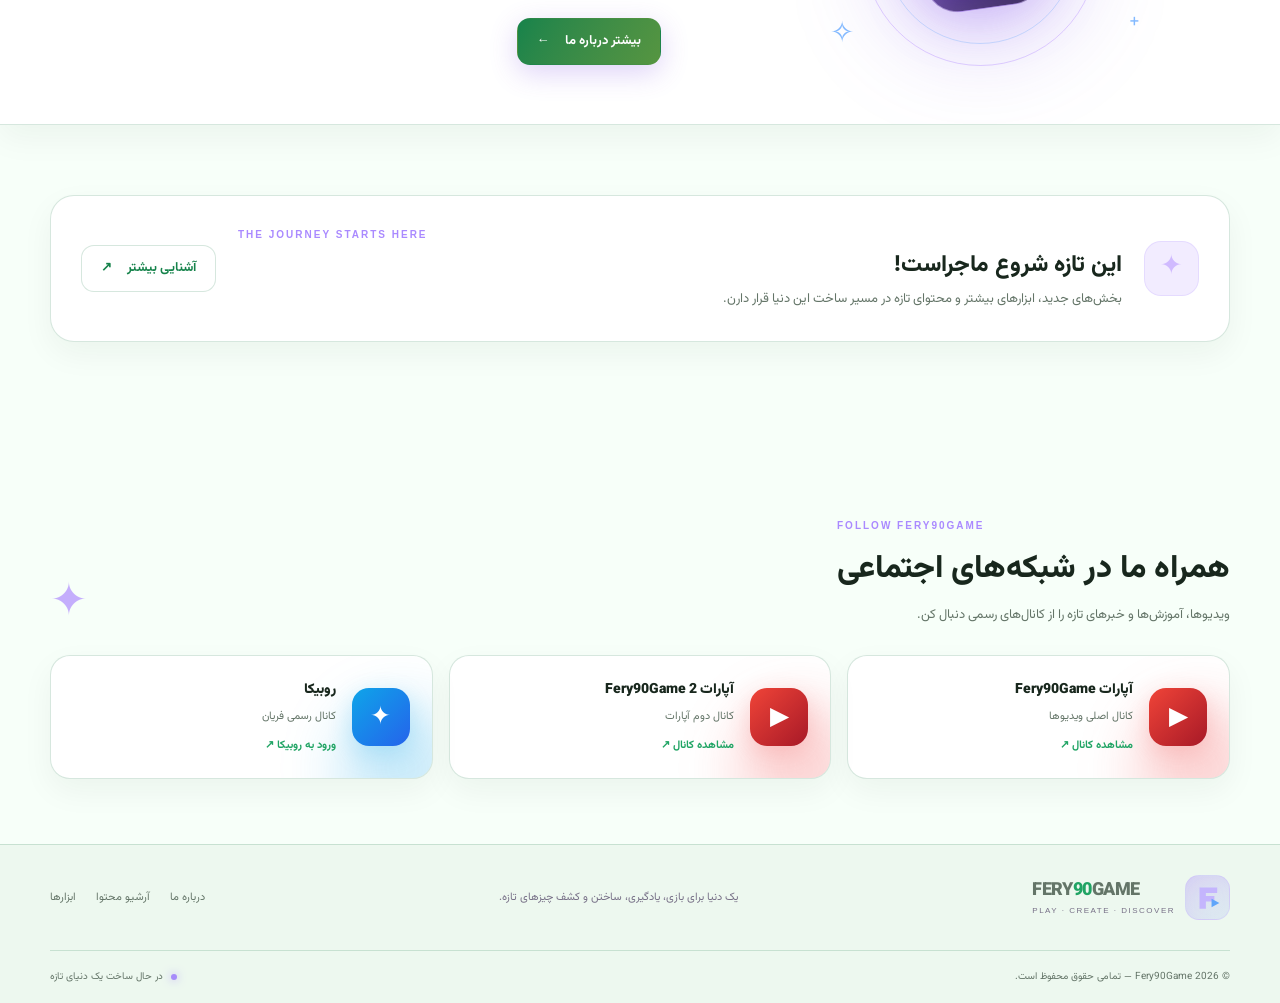
==== commit 7843d8e9: "Load unified theme styles across site pages" ====
--- a/index.html
+++ b/index.html
@@ -21,6 +21,7 @@
         body { position: relative; }
     </style>
   <script src="js/theme.js" defer></script>
+  <link rel="stylesheet" href="css/theme.css">
 </head>
 <body>
     <div class="page-glow page-glow-one" aria-hidden="true"></div>
--- a/css/theme.css
+++ b/css/theme.css
@@ -0,0 +1,82 @@
+/* Fery90Game unified theme system — loaded after page-specific styles */
+html[data-theme="dark"]{
+ color-scheme:dark;
+ --bg:#08070d;--bg-soft:#100d19;--surface:#151020;--surface-hover:#211735;
+ --purple:#a78bfa;--purple-bright:#c4b5fd;--blue:#60a5fa;--pink:#8b5cf6;
+ --text:#f7f4ff;--muted:#b7accb;--border:rgba(167,139,250,.2);
+ --card-glow:rgba(139,92,246,.22);--panel:#151020;
+ --about-bg:#08070d;--about-panel:#151020;--about-border:rgba(167,139,250,.2);--about-purple:#a78bfa;--about-blue:#60a5fa;--about-text:#f7f4ff;--about-muted:#b7accb;
+ --p-bg:#08070d;--p-panel:#151020;--p-border:rgba(167,139,250,.2);--p-purple:#a78bfa;--p-blue:#60a5fa;--p-text:#f7f4ff;--p-muted:#b7accb;
+ --game-bg:#08070d;--game-panel:#151020;--game-border:rgba(167,139,250,.2);
+}
+html[data-theme="light"]{
+ color-scheme:light;
+ --bg:#f7fff9;--bg-soft:#edf8ef;--surface:#ffffff;--surface-hover:#effaf1;
+ --purple:#16834b;--purple-bright:#20a464;--blue:#eabf28;--pink:#f4cf50;
+ --text:#18271d;--muted:#647568;--border:rgba(31,125,72,.18);
+ --card-glow:rgba(32,164,100,.13);--panel:#ffffff;
+ --about-bg:#f7fff9;--about-panel:#ffffff;--about-border:rgba(31,125,72,.18);--about-purple:#16834b;--about-blue:#eabf28;--about-text:#18271d;--about-muted:#647568;
+ --p-bg:#f7fff9;--p-panel:#ffffff;--p-border:rgba(31,125,72,.18);--p-purple:#16834b;--p-blue:#eabf28;--p-text:#18271d;--p-muted:#647568;
+ --game-bg:#f7fff9;--game-panel:#ffffff;--game-border:rgba(31,125,72,.18);
+}
+html[data-theme] body{background:var(--bg)!important;color:var(--text)!important;transition:background-color .2s ease,color .2s ease}
+html[data-theme] :is(h1,h2,h3,h4,h5,h6,p,li,label,small,strong,span){scrollbar-color:var(--purple) var(--bg)}
+html[data-theme] :is(.site-header,.products-header,.about-header,.topbar,.pong-header){background:color-mix(in srgb,var(--surface) 92%,transparent)!important;border-color:var(--border)!important;color:var(--text)!important;box-shadow:0 8px 28px color-mix(in srgb,var(--text) 5%,transparent)}
+html[data-theme] :is(.main-navigation,.about-nav,.products-nav){background:transparent!important}
+html[data-theme] :is(.nav-link,.about-nav a,.products-nav a,.footer-links a){color:var(--muted)!important}
+html[data-theme] :is(.nav-link:hover,.nav-link.active,.about-nav a:hover,.products-nav a:hover,.footer-links a:hover){color:var(--purple)!important;background:color-mix(in srgb,var(--purple) 10%,transparent)!important}
+html[data-theme] :is(.site-footer,.about-footer,.products-footer,.footer-main,.footer-bottom){background:var(--bg-soft)!important;border-color:var(--border)!important;color:var(--muted)!important}
+html[data-theme] :is(.category-card,.feature-section,.community-card,.quick-search,.global-search-result,.content-platform-panel,.content-demo-notice,.content-video-card,.social-card,.about-panel,.about-feature,.about-principle,.about-highlight,.about-final-cta,.product-card,.products-note,.products-future,.products-cta,.auth-card,.auth-account-details,.panel,.hudbox,.side,.overlay-card,.pong-game-panel,.pong-instruction,.stat,.game-shell){background:var(--surface)!important;color:var(--text)!important;border-color:var(--border)!important;box-shadow:0 12px 32px color-mix(in srgb,var(--text) 5%,transparent)}
+html[data-theme] :is(.category-card p,.section-heading p,.content-platform-panel p,.content-demo-notice p,.product-description,.about-page p,.products-page p,.side p,.caption,.tip,.help,.pong-instruction p){color:var(--muted)!important}
+html[data-theme] :is(.button-primary,.search-button,.auth-submit,.product-button.primary,.about-button-primary,.btn.primary,.btn-primary,.pong-btn.primary,.pong-touch-btn){background:linear-gradient(120deg,var(--purple),color-mix(in srgb,var(--purple) 70%,var(--blue)))!important;color:#fff!important;border-color:transparent!important}
+html[data-theme] :is(.button-secondary,.product-button,.about-button,.btn.secondary,.btn-secondary,.pong-btn,.back,.back-link,.pong-back){background:var(--surface)!important;color:var(--purple)!important;border:1px solid var(--border)!important}
+html[data-theme] :is(button,input,select,textarea){accent-color:var(--purple)}
+html[data-theme] :is(input:not([type=checkbox]):not([type=radio]),textarea,select,.pong-select){background:var(--surface)!important;color:var(--text)!important;border-color:var(--border)!important}
+html[data-theme] :is(input,textarea,select)::placeholder{color:var(--muted)!important;opacity:.8}
+html[data-theme] :is(button,a,input,select,textarea,[tabindex]):focus-visible{outline:2px solid var(--blue)!important;outline-offset:3px}
+html[data-theme] :is(button:disabled,.disabled){opacity:.58}
+html[data-theme] :is(.theme-toggle){display:inline-flex;align-items:center;justify-content:center;gap:8px;min-height:40px;padding:0 14px;border:1px solid var(--border)!important;border-radius:12px;background:var(--surface)!important;color:var(--text)!important;font:700 12px/1.4 inherit;cursor:pointer;white-space:nowrap;transition:transform .2s ease,border-color .2s ease}
+html[data-theme] .theme-toggle:hover{transform:translateY(-2px);border-color:var(--purple)!important}
+.theme-toggle-icon{font-size:16px;line-height:1}
+html[data-theme] :is(.auth-page,.auth-main,.auth-footer){color:var(--text)!important}
+html[data-theme] .auth-page{background:radial-gradient(ellipse at 15% 12%,color-mix(in srgb,var(--purple) 12%,transparent),transparent 34%),radial-gradient(ellipse at 90% 80%,color-mix(in srgb,var(--blue) 13%,transparent),transparent 35%),var(--bg)!important}
+html[data-theme] :is(.auth-intro>p,.auth-account>p,.auth-note,.auth-security-note,.auth-footer){color:var(--muted)!important}
+html[data-theme] :is(.auth-kicker,.auth-profile-kicker,.auth-intro h1 span){color:var(--purple)!important}
+html[data-theme] .auth-intro h1 span{background:linear-gradient(90deg,var(--purple),var(--blue));background-clip:text;-webkit-background-clip:text;color:transparent!important}
+html[data-theme] .auth-benefits span{color:var(--purple)!important;border-color:var(--border)!important;background:var(--surface)!important}
+html[data-theme] .auth-tabs{background:var(--bg-soft)!important}
+html[data-theme] .auth-tab{color:var(--muted)!important}
+html[data-theme] .auth-tab.is-active{background:var(--purple)!important;color:#fff!important}
+html[data-theme] :is(.auth-form label,.auth-profile-form label){color:var(--text)!important}
+html[data-theme] :is(.auth-form input,.auth-profile-form input){background:var(--surface)!important;color:var(--text)!important;border-color:var(--border)!important}
+html[data-theme] .auth-google{background:var(--surface)!important;color:var(--text)!important;border-color:var(--border)!important}
+html[data-theme] .auth-text-button{color:var(--purple)!important}
+html[data-theme] .auth-message{color:var(--purple)!important}
+html[data-theme] .auth-message.is-error{color:#dc5362!important}
+html[data-theme] .auth-message.is-success{color:#16834b!important}
+html[data-theme] .auth-account-details{background:var(--bg-soft)!important;border-color:var(--border)!important}
+html[data-theme] .auth-account-email{color:var(--purple)!important}
+html[data-theme] .auth-logout{background:color-mix(in srgb,#dc5362 9%,var(--surface))!important;color:#c63f50!important;border-color:color-mix(in srgb,#dc5362 30%,var(--border))!important}
+html[data-theme] :is(.about-page,.products-page){background:var(--bg)!important;color:var(--text)!important}
+html[data-theme] :is(.about-page .about-hero,.products-hero){color:var(--text)!important}
+html[data-theme] :is(.about-gradient-text,.products-gradient){background:linear-gradient(100deg,var(--purple),var(--blue))!important;background-clip:text!important;-webkit-background-clip:text!important;color:transparent!important}
+html[data-theme] :is(.about-eyebrow,.products-eyebrow,.about-section-heading,.products-section-heading){color:var(--purple)!important}
+html[data-theme] :is(.product-badge,.products-stat,.about-highlight-icon){background:var(--bg-soft)!important;color:var(--purple)!important;border-color:var(--border)!important}
+html[data-theme] :is(.product-app-icon,.about-feature-icon,.about-brand-icon,.pong-brand-icon,.brand-mark){background:linear-gradient(135deg,var(--purple),var(--blue))!important;color:#fff!important}
+html[data-theme] :is(.topbar .back,.back-link){color:var(--purple)!important}
+html[data-theme] :is(.hero,.pong-hero){color:var(--text)!important}
+html[data-theme] :is(.eyebrow,.pong-eyebrow){color:var(--purple)!important}
+html[data-theme] :is(.gradient,.pong-gradient){background:linear-gradient(100deg,var(--purple),var(--blue))!important;background-clip:text!important;-webkit-background-clip:text!important;color:transparent!important}
+html[data-theme] :is(.shell,.layout,.sidecol,.pong-container,.container){color:var(--text)}
+html[data-theme] :is(.panel,.side,.hudbox,.stat,.scoreboard,.pong-game-panel,.pong-instruction,.game-shell){background:var(--surface)!important;color:var(--text)!important;border-color:var(--border)!important}
+html[data-theme] :is(.label,.caption,.tip,.help,.control-title,.pong-status,.pong-instruction){color:var(--muted)!important}
+html[data-theme] :is(.value,.hudbox strong,.stat strong,.pong-score){color:var(--purple)!important}
+html[data-theme] :is(.overlay,.game-overlay){background:color-mix(in srgb,var(--bg) 78%,transparent)!important}
+html[data-theme] :is(.overlay-card,.pong-overlay-card){background:var(--surface)!important;color:var(--text)!important;border-color:var(--border)!important}
+html[data-theme] :is(.btn,.pong-btn,.direction,.pong-touch-btn){border-color:var(--border)!important}
+html[data-theme] :is(.btn.primary,.btn-primary,.pong-btn.primary){background:linear-gradient(120deg,var(--purple),var(--blue))!important;color:#fff!important}
+html[data-theme] :is(.btn.secondary,.btn-secondary,.pong-btn:not(.primary),.direction,.pong-touch-btn){background:var(--bg-soft)!important;color:var(--text)!important}
+html[data-theme] :is(.pong-court-wrap,.canvas-wrap,.stage,.board){border-color:var(--border)!important}
+html[data-theme] .content-aparat-player{background:#05040b!important}
+@media(max-width:760px){html[data-theme] .theme-toggle{min-height:36px;padding-inline:10px;font-size:11px}}
+@media(prefers-reduced-motion:reduce){html[data-theme] *,html[data-theme] *::before,html[data-theme] *::after{transition:none!important;scroll-behavior:auto!important}}
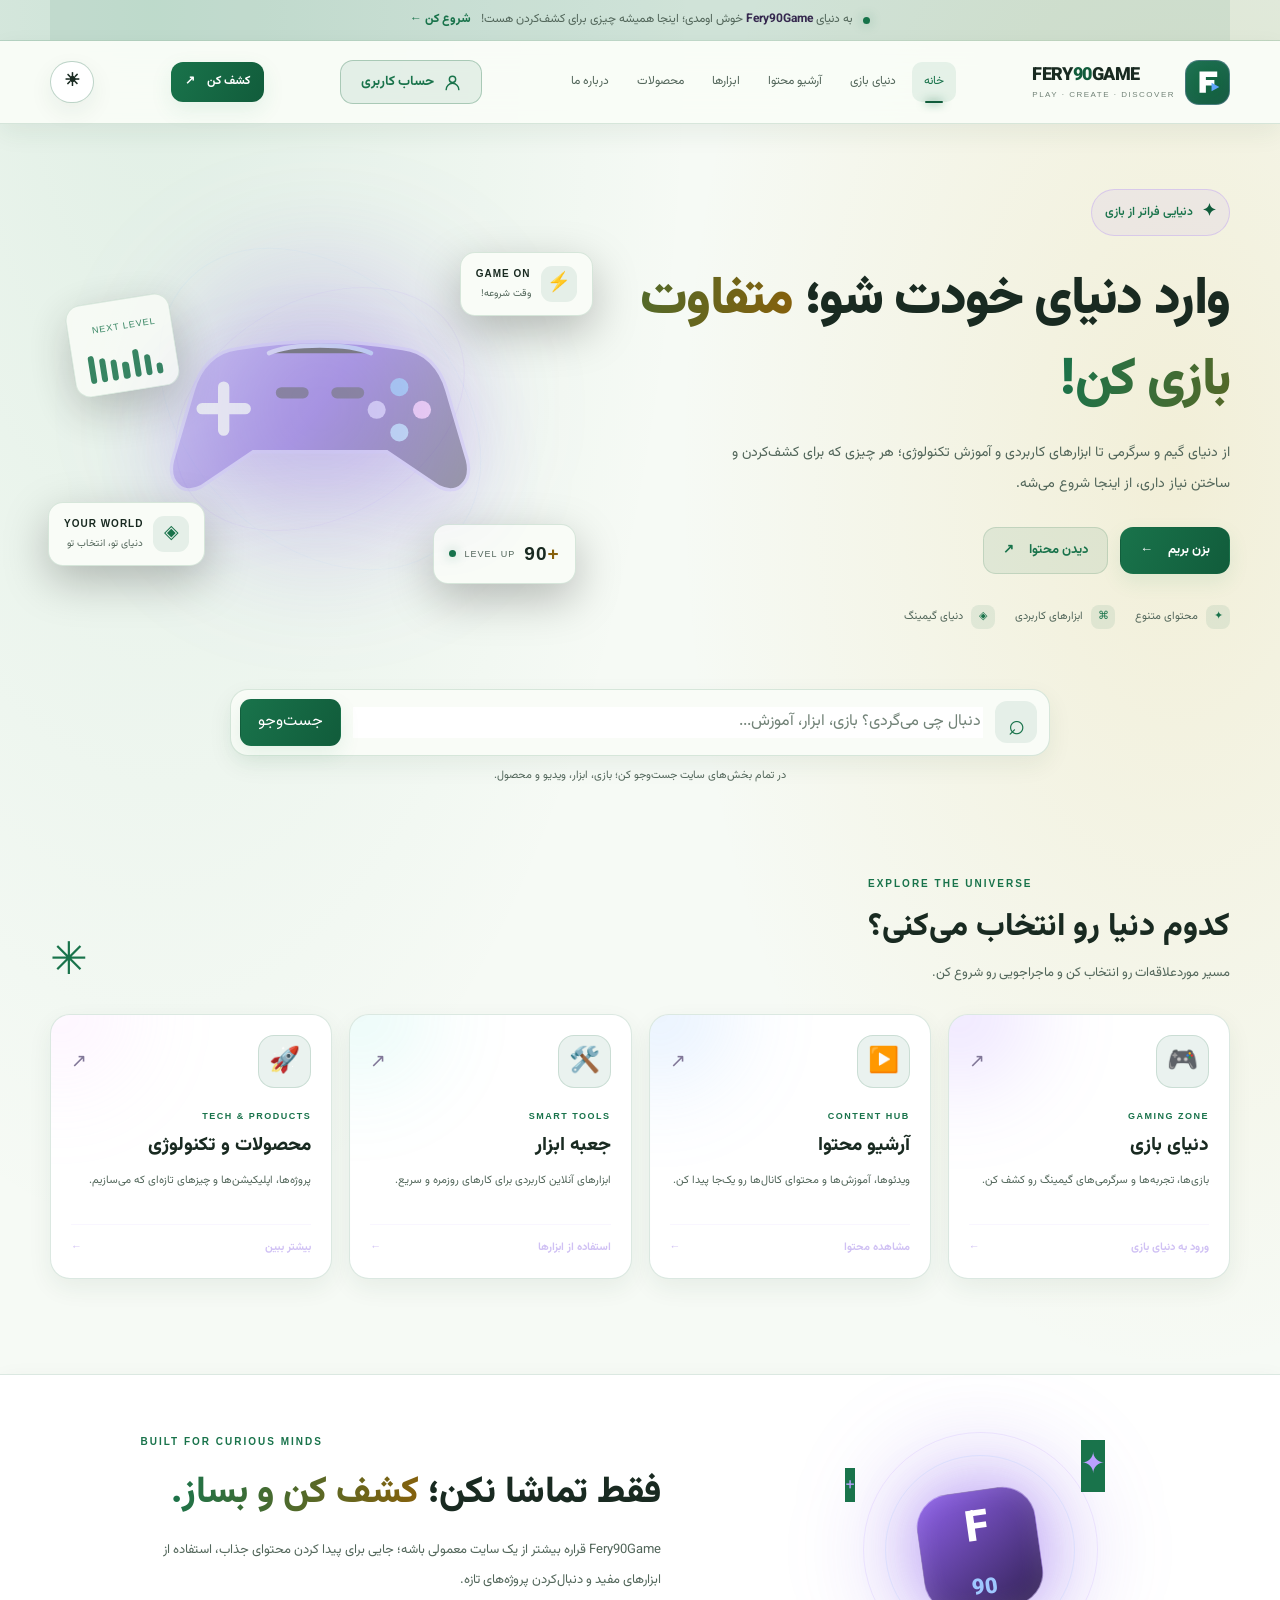
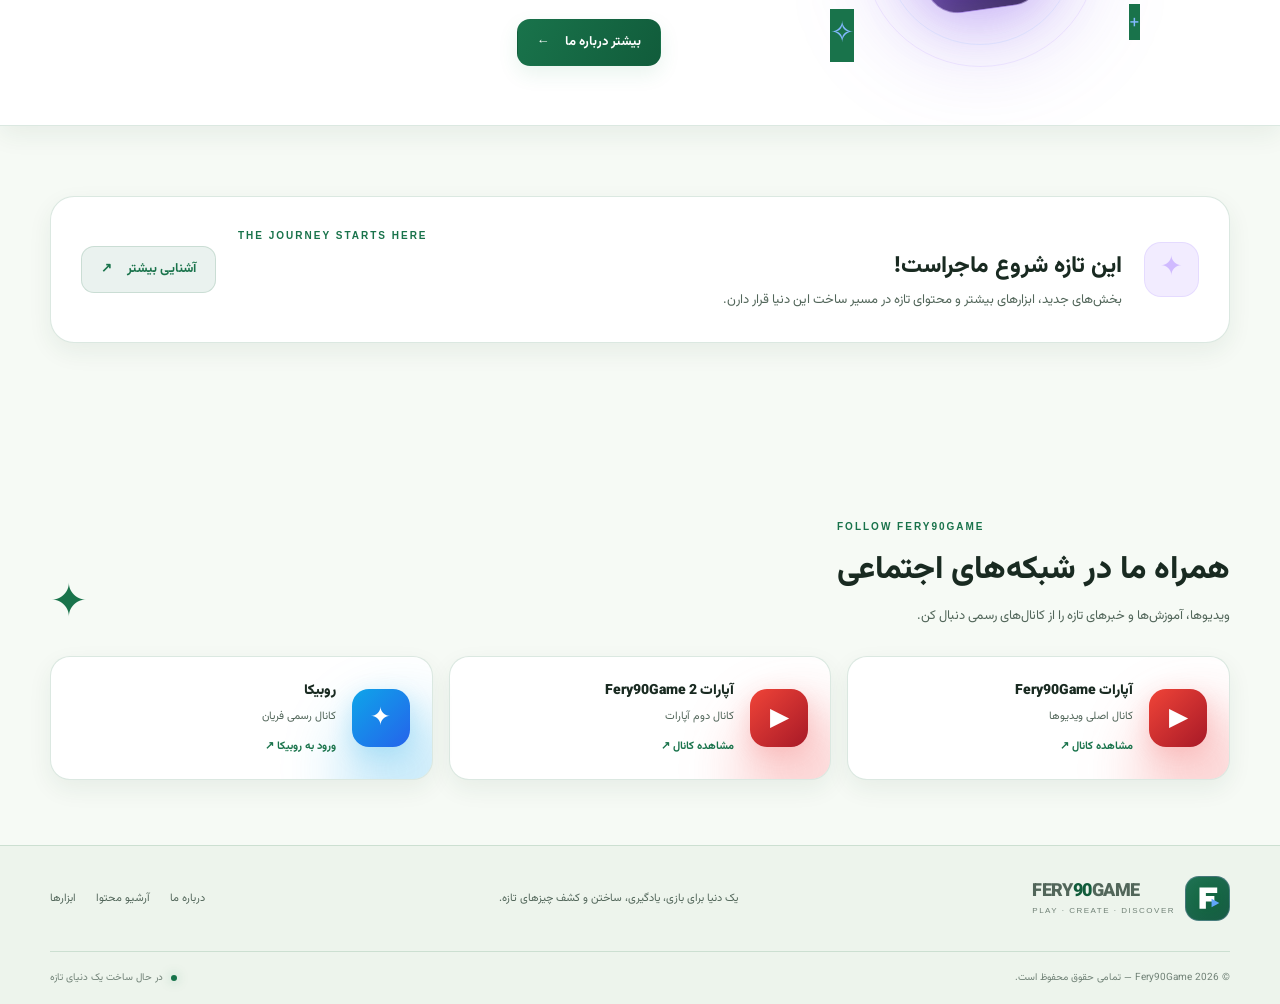
==== commit 59aecedd: "SEO: improve metadata for index.html" ====
--- a/index.html
+++ b/index.html
@@ -22,6 +22,34 @@
     </style>
   <script src="js/theme.js" defer></script>
   <link rel="stylesheet" href="css/theme.css">
+
+  <meta name="robots" content="index, follow, max-image-preview:large">
+  <link rel="canonical" href="https://fery90game.github.io/fery90game/index.html">
+  <meta property="og:type" content="website">
+  <meta property="og:site_name" content="Fery90Game">
+  <meta property="og:title" content="Fery90Game | دنیای بازی، تکنولوژی و سرگرمی">
+  <meta property="og:description" content="در Fery90Game دنیایی از بازی‌ها، ابزارهای کاربردی، آموزش تکنولوژی و محتوای سرگرم‌کننده را کشف کن.">
+  <meta property="og:url" content="https://fery90game.github.io/fery90game/index.html">
+  <meta property="og:locale" content="fa_IR">
+  <meta name="twitter:card" content="summary">
+  <meta name="twitter:title" content="Fery90Game | دنیای بازی، تکنولوژی و سرگرمی">
+  <meta name="twitter:description" content="در Fery90Game دنیایی از بازی‌ها، ابزارهای کاربردی، آموزش تکنولوژی و محتوای سرگرم‌کننده را کشف کن.">
+  <script type="application/ld+json">
+{
+  "@context": "https://schema.org",
+  "@type": "WebPage",
+  "name": "Fery90Game | دنیای بازی، تکنولوژی و سرگرمی",
+  "description": "در Fery90Game دنیایی از بازی‌ها، ابزارهای کاربردی، آموزش تکنولوژی و محتوای سرگرم‌کننده را کشف کن.",
+  "url": "https://fery90game.github.io/fery90game/index.html",
+  "inLanguage": "fa-IR",
+  "isPartOf": {
+    "@type": "WebSite",
+    "name": "Fery90Game",
+    "url": "https://fery90game.github.io/fery90game/"
+  }
+}
+</script>
+
 </head>
 <body>
     <div class="page-glow page-glow-one" aria-hidden="true"></div>
--- a/css/theme.css
+++ b/css/theme.css
@@ -1,82 +1,370 @@
-/* Fery90Game unified theme system — loaded after page-specific styles */
-html[data-theme="dark"]{
- color-scheme:dark;
- --bg:#08070d;--bg-soft:#100d19;--surface:#151020;--surface-hover:#211735;
- --purple:#a78bfa;--purple-bright:#c4b5fd;--blue:#60a5fa;--pink:#8b5cf6;
- --text:#f7f4ff;--muted:#b7accb;--border:rgba(167,139,250,.2);
- --card-glow:rgba(139,92,246,.22);--panel:#151020;
- --about-bg:#08070d;--about-panel:#151020;--about-border:rgba(167,139,250,.2);--about-purple:#a78bfa;--about-blue:#60a5fa;--about-text:#f7f4ff;--about-muted:#b7accb;
- --p-bg:#08070d;--p-panel:#151020;--p-border:rgba(167,139,250,.2);--p-purple:#a78bfa;--p-blue:#60a5fa;--p-text:#f7f4ff;--p-muted:#b7accb;
- --game-bg:#08070d;--game-panel:#151020;--game-border:rgba(167,139,250,.2);
-}
-html[data-theme="light"]{
- color-scheme:light;
- --bg:#f7fff9;--bg-soft:#edf8ef;--surface:#ffffff;--surface-hover:#effaf1;
- --purple:#16834b;--purple-bright:#20a464;--blue:#eabf28;--pink:#f4cf50;
- --text:#18271d;--muted:#647568;--border:rgba(31,125,72,.18);
- --card-glow:rgba(32,164,100,.13);--panel:#ffffff;
- --about-bg:#f7fff9;--about-panel:#ffffff;--about-border:rgba(31,125,72,.18);--about-purple:#16834b;--about-blue:#eabf28;--about-text:#18271d;--about-muted:#647568;
- --p-bg:#f7fff9;--p-panel:#ffffff;--p-border:rgba(31,125,72,.18);--p-purple:#16834b;--p-blue:#eabf28;--p-text:#18271d;--p-muted:#647568;
- --game-bg:#f7fff9;--game-panel:#ffffff;--game-border:rgba(31,125,72,.18);
-}
-html[data-theme] body{background:var(--bg)!important;color:var(--text)!important;transition:background-color .2s ease,color .2s ease}
-html[data-theme] :is(h1,h2,h3,h4,h5,h6,p,li,label,small,strong,span){scrollbar-color:var(--purple) var(--bg)}
-html[data-theme] :is(.site-header,.products-header,.about-header,.topbar,.pong-header){background:color-mix(in srgb,var(--surface) 92%,transparent)!important;border-color:var(--border)!important;color:var(--text)!important;box-shadow:0 8px 28px color-mix(in srgb,var(--text) 5%,transparent)}
-html[data-theme] :is(.main-navigation,.about-nav,.products-nav){background:transparent!important}
-html[data-theme] :is(.nav-link,.about-nav a,.products-nav a,.footer-links a){color:var(--muted)!important}
-html[data-theme] :is(.nav-link:hover,.nav-link.active,.about-nav a:hover,.products-nav a:hover,.footer-links a:hover){color:var(--purple)!important;background:color-mix(in srgb,var(--purple) 10%,transparent)!important}
-html[data-theme] :is(.site-footer,.about-footer,.products-footer,.footer-main,.footer-bottom){background:var(--bg-soft)!important;border-color:var(--border)!important;color:var(--muted)!important}
-html[data-theme] :is(.category-card,.feature-section,.community-card,.quick-search,.global-search-result,.content-platform-panel,.content-demo-notice,.content-video-card,.social-card,.about-panel,.about-feature,.about-principle,.about-highlight,.about-final-cta,.product-card,.products-note,.products-future,.products-cta,.auth-card,.auth-account-details,.panel,.hudbox,.side,.overlay-card,.pong-game-panel,.pong-instruction,.stat,.game-shell){background:var(--surface)!important;color:var(--text)!important;border-color:var(--border)!important;box-shadow:0 12px 32px color-mix(in srgb,var(--text) 5%,transparent)}
-html[data-theme] :is(.category-card p,.section-heading p,.content-platform-panel p,.content-demo-notice p,.product-description,.about-page p,.products-page p,.side p,.caption,.tip,.help,.pong-instruction p){color:var(--muted)!important}
-html[data-theme] :is(.button-primary,.search-button,.auth-submit,.product-button.primary,.about-button-primary,.btn.primary,.btn-primary,.pong-btn.primary,.pong-touch-btn){background:linear-gradient(120deg,var(--purple),color-mix(in srgb,var(--purple) 70%,var(--blue)))!important;color:#fff!important;border-color:transparent!important}
-html[data-theme] :is(.button-secondary,.product-button,.about-button,.btn.secondary,.btn-secondary,.pong-btn,.back,.back-link,.pong-back){background:var(--surface)!important;color:var(--purple)!important;border:1px solid var(--border)!important}
-html[data-theme] :is(button,input,select,textarea){accent-color:var(--purple)}
-html[data-theme] :is(input:not([type=checkbox]):not([type=radio]),textarea,select,.pong-select){background:var(--surface)!important;color:var(--text)!important;border-color:var(--border)!important}
-html[data-theme] :is(input,textarea,select)::placeholder{color:var(--muted)!important;opacity:.8}
-html[data-theme] :is(button,a,input,select,textarea,[tabindex]):focus-visible{outline:2px solid var(--blue)!important;outline-offset:3px}
-html[data-theme] :is(button:disabled,.disabled){opacity:.58}
-html[data-theme] :is(.theme-toggle){display:inline-flex;align-items:center;justify-content:center;gap:8px;min-height:40px;padding:0 14px;border:1px solid var(--border)!important;border-radius:12px;background:var(--surface)!important;color:var(--text)!important;font:700 12px/1.4 inherit;cursor:pointer;white-space:nowrap;transition:transform .2s ease,border-color .2s ease}
-html[data-theme] .theme-toggle:hover{transform:translateY(-2px);border-color:var(--purple)!important}
-.theme-toggle-icon{font-size:16px;line-height:1}
-html[data-theme] :is(.auth-page,.auth-main,.auth-footer){color:var(--text)!important}
-html[data-theme] .auth-page{background:radial-gradient(ellipse at 15% 12%,color-mix(in srgb,var(--purple) 12%,transparent),transparent 34%),radial-gradient(ellipse at 90% 80%,color-mix(in srgb,var(--blue) 13%,transparent),transparent 35%),var(--bg)!important}
-html[data-theme] :is(.auth-intro>p,.auth-account>p,.auth-note,.auth-security-note,.auth-footer){color:var(--muted)!important}
-html[data-theme] :is(.auth-kicker,.auth-profile-kicker,.auth-intro h1 span){color:var(--purple)!important}
-html[data-theme] .auth-intro h1 span{background:linear-gradient(90deg,var(--purple),var(--blue));background-clip:text;-webkit-background-clip:text;color:transparent!important}
-html[data-theme] .auth-benefits span{color:var(--purple)!important;border-color:var(--border)!important;background:var(--surface)!important}
-html[data-theme] .auth-tabs{background:var(--bg-soft)!important}
-html[data-theme] .auth-tab{color:var(--muted)!important}
-html[data-theme] .auth-tab.is-active{background:var(--purple)!important;color:#fff!important}
-html[data-theme] :is(.auth-form label,.auth-profile-form label){color:var(--text)!important}
-html[data-theme] :is(.auth-form input,.auth-profile-form input){background:var(--surface)!important;color:var(--text)!important;border-color:var(--border)!important}
-html[data-theme] .auth-google{background:var(--surface)!important;color:var(--text)!important;border-color:var(--border)!important}
-html[data-theme] .auth-text-button{color:var(--purple)!important}
-html[data-theme] .auth-message{color:var(--purple)!important}
-html[data-theme] .auth-message.is-error{color:#dc5362!important}
-html[data-theme] .auth-message.is-success{color:#16834b!important}
-html[data-theme] .auth-account-details{background:var(--bg-soft)!important;border-color:var(--border)!important}
-html[data-theme] .auth-account-email{color:var(--purple)!important}
-html[data-theme] .auth-logout{background:color-mix(in srgb,#dc5362 9%,var(--surface))!important;color:#c63f50!important;border-color:color-mix(in srgb,#dc5362 30%,var(--border))!important}
-html[data-theme] :is(.about-page,.products-page){background:var(--bg)!important;color:var(--text)!important}
-html[data-theme] :is(.about-page .about-hero,.products-hero){color:var(--text)!important}
-html[data-theme] :is(.about-gradient-text,.products-gradient){background:linear-gradient(100deg,var(--purple),var(--blue))!important;background-clip:text!important;-webkit-background-clip:text!important;color:transparent!important}
-html[data-theme] :is(.about-eyebrow,.products-eyebrow,.about-section-heading,.products-section-heading){color:var(--purple)!important}
-html[data-theme] :is(.product-badge,.products-stat,.about-highlight-icon){background:var(--bg-soft)!important;color:var(--purple)!important;border-color:var(--border)!important}
-html[data-theme] :is(.product-app-icon,.about-feature-icon,.about-brand-icon,.pong-brand-icon,.brand-mark){background:linear-gradient(135deg,var(--purple),var(--blue))!important;color:#fff!important}
-html[data-theme] :is(.topbar .back,.back-link){color:var(--purple)!important}
-html[data-theme] :is(.hero,.pong-hero){color:var(--text)!important}
-html[data-theme] :is(.eyebrow,.pong-eyebrow){color:var(--purple)!important}
-html[data-theme] :is(.gradient,.pong-gradient){background:linear-gradient(100deg,var(--purple),var(--blue))!important;background-clip:text!important;-webkit-background-clip:text!important;color:transparent!important}
-html[data-theme] :is(.shell,.layout,.sidecol,.pong-container,.container){color:var(--text)}
-html[data-theme] :is(.panel,.side,.hudbox,.stat,.scoreboard,.pong-game-panel,.pong-instruction,.game-shell){background:var(--surface)!important;color:var(--text)!important;border-color:var(--border)!important}
-html[data-theme] :is(.label,.caption,.tip,.help,.control-title,.pong-status,.pong-instruction){color:var(--muted)!important}
-html[data-theme] :is(.value,.hudbox strong,.stat strong,.pong-score){color:var(--purple)!important}
-html[data-theme] :is(.overlay,.game-overlay){background:color-mix(in srgb,var(--bg) 78%,transparent)!important}
-html[data-theme] :is(.overlay-card,.pong-overlay-card){background:var(--surface)!important;color:var(--text)!important;border-color:var(--border)!important}
-html[data-theme] :is(.btn,.pong-btn,.direction,.pong-touch-btn){border-color:var(--border)!important}
-html[data-theme] :is(.btn.primary,.btn-primary,.pong-btn.primary){background:linear-gradient(120deg,var(--purple),var(--blue))!important;color:#fff!important}
-html[data-theme] :is(.btn.secondary,.btn-secondary,.pong-btn:not(.primary),.direction,.pong-touch-btn){background:var(--bg-soft)!important;color:var(--text)!important}
-html[data-theme] :is(.pong-court-wrap,.canvas-wrap,.stage,.board){border-color:var(--border)!important}
-html[data-theme] .content-aparat-player{background:#05040b!important}
-@media(max-width:760px){html[data-theme] .theme-toggle{min-height:36px;padding-inline:10px;font-size:11px}}
-@media(prefers-reduced-motion:reduce){html[data-theme] *,html[data-theme] *::before,html[data-theme] *::after{transition:none!important;scroll-behavior:auto!important}}
+/* Fery90Game — refined dual-theme design system
+   Loaded after page styles so every page shares the same visual language. */
+
+/* ---------- Design tokens ---------- */
+html[data-theme="dark"] {
+  color-scheme: dark;
+  --bg: #090b14;
+  --bg-soft: #101426;
+  --surface: #151b30;
+  --surface-raised: #1b2340;
+  --surface-hover: #222d4d;
+  --text: #f5f6ff;
+  --muted: #b9c2d8;
+  --subtle: #8793b0;
+  --border: rgba(164, 151, 255, .20);
+  --border-strong: rgba(164, 151, 255, .38);
+  --accent: #a995ff;
+  --accent-strong: #8c73f0;
+  --accent-soft: rgba(169, 149, 255, .13);
+  --accent-contrast: #17132b;
+  --secondary: #70b8ff;
+  --button-start: #6d50d8;
+  --button-end: #315fba;
+  --secondary-soft: rgba(112, 184, 255, .13);
+  --highlight: #68d1e8;
+  --highlight-soft: rgba(104, 209, 232, .12);
+  --success: #65d6a0;
+  --warning: #f4c86a;
+  --danger: #ff8295;
+  --header-bg: rgba(12, 15, 29, .88);
+  --footer-bg: #0d1120;
+  --shadow: 0 18px 48px rgba(0, 0, 0, .28);
+  --shadow-soft: 0 10px 28px rgba(0, 0, 0, .18);
+  --glow: rgba(137, 112, 255, .18);
+  --game-bg: #090d18;
+  --game-grid: rgba(112, 184, 255, .10);
+  --ring: rgba(112, 184, 255, .85);
+  --radius: 20px;
+}
+html[data-theme="light"] {
+  color-scheme: light;
+  --bg: #f6faf5;
+  --bg-soft: #edf4ec;
+  --surface: #ffffff;
+  --surface-raised: #f9fcf7;
+  --surface-hover: #edf6ed;
+  --text: #192a21;
+  --muted: #52665a;
+  --subtle: #718277;
+  --border: rgba(34, 111, 70, .16);
+  --border-strong: rgba(34, 111, 70, .30);
+  --accent: #19734b;
+  --accent-strong: #115c3b;
+  --accent-soft: rgba(25, 115, 75, .09);
+  --accent-contrast: #ffffff;
+  --secondary: #87600b;
+  --button-start: #19734b;
+  --button-end: #115c3b;
+  --secondary-soft: rgba(218, 174, 48, .15);
+  --highlight: #87600b;
+  --highlight-soft: rgba(218, 174, 48, .13);
+  --success: #16734a;
+  --warning: #956400;
+  --danger: #b83249;
+  --header-bg: rgba(250, 253, 248, .90);
+  --footer-bg: #edf4ec;
+  --shadow: 0 18px 44px rgba(31, 73, 48, .09);
+  --shadow-soft: 0 9px 24px rgba(31, 73, 48, .07);
+  --glow: rgba(36, 143, 88, .10);
+  --game-bg: #f0f6ef;
+  --game-grid: rgba(25, 115, 75, .09);
+  --ring: rgba(154, 114, 13, .8);
+  --radius: 20px;
+}
+
+/* ---------- Global foundation ---------- */
+html[data-theme] { background: var(--bg); color-scheme: inherit; }
+html[data-theme] body {
+  color: var(--text) !important;
+  background:
+    radial-gradient(ellipse at 12% 0%, var(--glow), transparent 34%),
+    radial-gradient(ellipse at 92% 18%, var(--secondary-soft), transparent 30%),
+    var(--bg) !important;
+  transition: background-color .24s ease, color .24s ease;
+}
+html[data-theme] :is(h1,h2,h3,h4,h5,h6,strong,b,th,legend) { color: var(--text); }
+html[data-theme] :is(p,li,dd,dt,figcaption,.description,.subtitle,.lead,.meta,.hint,.note,.caption,.help,.tip,.small-text,.section-description,.hero-description,.footer-description,.product-description) { color: var(--muted); }
+html[data-theme] a { text-decoration-color: color-mix(in srgb, var(--accent) 35%, transparent); }
+html[data-theme] ::selection { background: var(--accent); color: var(--accent-contrast); }
+html[data-theme] :is(button,input,select,textarea) { accent-color: var(--accent); font: inherit; }
+html[data-theme] :is(input:not([type=checkbox]):not([type=radio]),textarea,select) {
+  color: var(--text) !important; background: var(--surface) !important;
+  border-color: var(--border-strong) !important;
+}
+html[data-theme] :is(input,textarea,select)::placeholder { color: var(--subtle) !important; opacity: 1; }
+html[data-theme] :is(input,textarea,select):focus {
+  border-color: var(--accent) !important;
+  box-shadow: 0 0 0 3px var(--accent-soft) !important;
+  outline: none;
+}
+html[data-theme] :is(button,a,input,select,textarea,[tabindex]):focus-visible {
+  outline: 2px solid var(--ring) !important; outline-offset: 3px;
+}
+html[data-theme] :is(button:disabled,[disabled],.disabled) { opacity: .58; cursor: not-allowed; }
+html[data-theme] hr { border-color: var(--border); }
+
+/* ---------- Header, navigation and footer ---------- */
+html[data-theme] :is(.site-header,.products-header,.about-header,.topbar,.pong-header) {
+  color: var(--text) !important; background: var(--header-bg) !important;
+  border-color: var(--border) !important;
+  box-shadow: var(--shadow-soft); backdrop-filter: blur(18px);
+}
+html[data-theme] :is(.main-navigation,.about-nav,.products-nav) { background: transparent !important; }
+html[data-theme] :is(.nav-link,.about-nav a,.products-nav a,.footer-links a) { color: var(--muted) !important; }
+html[data-theme] :is(.nav-link:hover,.nav-link.active,.about-nav a:hover,.about-nav a[aria-current="page"],.products-nav a:hover,.products-nav a[aria-current="page"]) {
+  color: var(--accent) !important; background: var(--accent-soft) !important;
+}
+html[data-theme] :is(.site-footer,.about-footer,.products-footer,.footer-main,.footer-bottom) {
+  color: var(--muted) !important; background: var(--footer-bg) !important; border-color: var(--border) !important;
+}
+html[data-theme] :is(.brand-caption,.footer-description,.footer-bottom,.footer-status,.brand-copy small) { color: var(--subtle) !important; }
+html[data-theme] .brand-icon,
+html[data-theme] :is(.brand-mark,.about-brand-icon,.products-brand-icon,.pong-brand-icon) {
+  background: linear-gradient(140deg,var(--button-start),var(--button-end)) !important; color: #fff !important;
+}
+html[data-theme] .header-account-link {
+  color: var(--accent) !important; background: var(--accent-soft) !important;
+  border: 1px solid var(--border-strong) !important; box-shadow: none !important;
+}
+html[data-theme] .header-account-icon { color: var(--accent) !important; }
+html[data-theme] .header-cta {
+  color: #fff !important; background: linear-gradient(115deg,var(--button-start),var(--button-end)) !important;
+  border: 0 !important; box-shadow: 0 8px 22px var(--glow);
+}
+html[data-theme] .mobile-menu-button span { background: var(--text) !important; }
+
+/* ---------- Theme switch ---------- */
+html[data-theme] .theme-toggle {
+  display: inline-flex; align-items: center; justify-content: center; gap: 8px;
+  flex: 0 0 auto; min-height: 40px; padding: 0 13px;
+  border: 1px solid var(--border-strong) !important; border-radius: 999px;
+  background: var(--surface) !important; color: var(--text) !important;
+  font-family: inherit; font-size: 12px; font-weight: 800; line-height: 1.4;
+  cursor: pointer; box-shadow: var(--shadow-soft);
+  transition: transform .2s ease,border-color .2s ease,box-shadow .2s ease;
+}
+html[data-theme] .theme-toggle:hover { transform: translateY(-2px); border-color: var(--accent) !important; box-shadow: var(--shadow); }
+.theme-toggle-icon { font-size: 16px; line-height: 1; }
+
+/* ---------- Shared surfaces, cards and buttons ---------- */
+html[data-theme] :is(.category-card,.feature-section,.community-card,.quick-search,.global-search-result,.content-platform-panel,.content-demo-notice,.content-video-card,.content-play-card,.social-card,.about-panel,.about-feature,.about-principle,.about-highlight,.about-final-cta,.product-card,.products-note,.products-future,.products-cta,.auth-card,.auth-account-details,.panel,.hudbox,.side,.overlay-card,.pong-game-panel,.pong-instruction,.stat,.game-shell,.tools-panel,.tools-challenge-card,.tools-username-card,.tools-favorite-card,.tools-cta-card,.tools-empty-state,.tools-game-picker-result,.tools-field,.tools-result-column,.tools-challenge-results) {
+  color: var(--text) !important; background: var(--surface) !important;
+  border-color: var(--border) !important; box-shadow: var(--shadow-soft);
+}
+html[data-theme] :is(.category-card,.gaming-category-card,.gaming-game-card,.content-video-card,.product-card,.about-feature,.social-card,.tools-shortcut) {
+  transition: transform .22s ease,border-color .22s ease,box-shadow .22s ease,background-color .22s ease;
+}
+html[data-theme] :is(.category-card:hover,.gaming-category-card:hover,.gaming-game-card:hover,.content-video-card:hover,.product-card:hover,.about-feature:hover,.social-card:hover,.tools-shortcut:hover) {
+  transform: translateY(-3px); border-color: var(--border-strong) !important; box-shadow: var(--shadow);
+}
+html[data-theme] :is(.button-primary,.search-button,.auth-submit,.product-button.primary,.about-button-primary,.btn.primary,.btn-primary,.pong-btn.primary,.pong-touch-btn,.tools-full-button,.tools-generate-name,.tools-save-button,.tools-mini-button,.content-filter-button.is-active,.auth-tab.is-active) {
+  color: #fff !important; background: linear-gradient(115deg,var(--button-start),var(--button-end)) !important;
+  border: 1px solid transparent !important; box-shadow: 0 8px 20px var(--glow);
+}
+html[data-theme] :is(.button-secondary,.product-button:not(.primary),.about-button:not(.about-button-primary),.btn.secondary,.btn-secondary,.pong-btn:not(.primary):not(.active),.direction,.tools-filter-button,.tools-text-button,.tools-game-picker-actions button,.tools-username-actions button,.tools-favorite-actions button,.tools-remove-favorite,.content-filter-button:not(.is-active)) {
+  color: var(--accent) !important; background: var(--accent-soft) !important;
+  border: 1px solid var(--border) !important;
+}
+html[data-theme] :is(.button-primary,.button-secondary,.search-button,.product-button,.about-button,.btn,.pong-btn,.direction,.tools-full-button,.tools-filter-button,.tools-save-button,.tools-text-button,.content-filter-button) { transition: background .2s ease,color .2s ease,border-color .2s ease,transform .2s ease; }
+html[data-theme] :is(.button-primary:hover,.search-button:hover,.auth-submit:hover,.product-button.primary:hover,.about-button-primary:hover,.btn.primary:hover,.btn-primary:hover,.tools-full-button:hover,.tools-save-button:hover) { filter: brightness(1.06); transform: translateY(-1px); }
+html[data-theme] :is(.eyebrow,.section-kicker,.section-decoration,.category-label,.gaming-eyebrow,.content-eyebrow,.about-eyebrow,.products-eyebrow,.pong-eyebrow,.auth-kicker,.auth-profile-kicker,.tools-section-number,.tools-picker-symbol) { color: var(--accent) !important; }
+html[data-theme] :is(.gradient-text,.gaming-gradient-text,.content-gradient-text,.about-gradient-text,.products-gradient,.gradient,.pong-gradient,.tools-hero-content h1 span) {
+  background: linear-gradient(100deg,var(--accent),var(--secondary)) !important;
+  background-clip: text !important; -webkit-background-clip: text !important; color: transparent !important;
+}
+html[data-theme] :is(.category-icon,.highlight-icon,.chip-icon,.search-symbol,.content-notice-icon,.gaming-category-icon,.tools-shortcut-icon,.about-highlight-icon,.product-badge,.products-stat) {
+  color: var(--accent) !important; background: var(--accent-soft) !important; border-color: var(--border) !important;
+}
+html[data-theme] :is(.category-card p,.highlight-item,.visual-card-front,.footer-description,.footer-links a,.product-features li,.about-page p,.products-page p,.tools-muted,.tools-note,.tools-section-heading p,.tools-result-heading,.tools-game-list-heading,.content-empty-state p,.pong-instruction p) { color: var(--muted) !important; }
+
+/* ---------- Homepage and shared decorative artwork ---------- */
+html[data-theme] :is(.announcement,.announcement-inner) { color: var(--text) !important; background: var(--accent-soft) !important; border-color: var(--border) !important; }
+html[data-theme] .announcement p { color: var(--muted) !important; }
+html[data-theme] .announcement a { color: var(--accent) !important; font-weight: 800; }
+html[data-theme] :is(.announcement-dot,.live-indicator,.gaming-status-dot,.content-status-dot,.footer-status span) { background: var(--success) !important; box-shadow: 0 0 12px color-mix(in srgb,var(--success) 40%,transparent) !important; }
+html[data-theme] :is(.page-glow,.page-glow-one,.page-glow-two,.hero-visual::before,.visual-orbit,.orbit-two,.hero-controller,.feature-art::before,.feature-ring,.ring-two,.gaming-grid-glow,.gaming-orbit,.gaming-controller,.content-art-orbit,.tools-orbit,.tools-orbit-two,.tools-hero-controller) { opacity: .42; }
+html[data-theme] :is(.visual-card,.floating-chip,.quick-search,.gaming-visual-card,.gaming-float-tag,.content-floating-label,.tools-floating-tag,.tools-shortcut) {
+  color: var(--text) !important; background: var(--surface-raised) !important; border-color: var(--border) !important;
+}
+html[data-theme] :is(.visual-card-label,.gaming-float-tag-top,.content-floating-label-one) { color: var(--accent) !important; }
+html[data-theme] :is(.gaming-float-tag-bottom,.content-floating-label-two) { color: var(--secondary) !important; }
+html[data-theme] :is(.visual-bars i,.feature-star,.feature-plus,.star-two,.plus-two) { background: var(--accent) !important; }
+html[data-theme] .search-button { color: #fff !important; }
+
+/* ---------- Gaming and content catalogues ---------- */
+html[data-theme] :is(.gaming-hero,.content-hero,.tools-hero) {
+  background:
+    radial-gradient(ellipse at 80% 0%,var(--accent-soft),transparent 46%),
+    radial-gradient(ellipse at 10% 70%,var(--secondary-soft),transparent 38%);
+}
+html[data-theme] :is(.gaming-category-card,.gaming-game-card,.content-video-card) {
+  background: var(--surface) !important; border: 1px solid var(--border) !important; color: var(--text) !important;
+}
+html[data-theme] :is(.gaming-art-label,.content-thumbnail-category,.content-thumbnail-type) {
+  color: var(--text) !important; background: color-mix(in srgb,var(--surface) 88%,transparent) !important;
+}
+html[data-theme] :is(.content-search-box,.content-filter-button,.content-platform-placeholder,.content-empty-state) {
+  color: var(--text) !important; background: var(--surface) !important; border-color: var(--border) !important;
+}
+html[data-theme] .content-platform-placeholder { background: var(--bg-soft) !important; }
+html[data-theme] .content-aparat-player { background: #05040b !important; }
+html[data-theme] .content-aparat-load { color: #fff !important; background: linear-gradient(115deg,var(--button-start),var(--button-end)) !important; }
+
+/* ---------- Tools page ---------- */
+html[data-theme] :is(.tools-panel,.tools-challenge-card,.tools-username-card,.tools-favorite-card,.tools-cta-card,.tools-empty-state,.tools-game-picker-result,.tools-field,.tools-result-column,.tools-challenge-results) { background: var(--surface) !important; color: var(--text) !important; border-color: var(--border) !important; }
+html[data-theme] :is(.tools-input,input.tools-input,textarea.tools-input,select.tools-input) { background: var(--surface-raised) !important; color: var(--text) !important; border-color: var(--border-strong) !important; }
+html[data-theme] :is(.tools-filter-button.is-active,.tools-filter-button.active) { background: var(--accent) !important; color: #fff !important; }
+html[data-theme] .tools-result-dot { background: var(--success) !important; }
+
+/* ---------- Authentication ---------- */
+html[data-theme] .auth-page {
+  color: var(--text) !important;
+  background: radial-gradient(ellipse at 15% 12%,var(--accent-soft),transparent 36%),radial-gradient(ellipse at 90% 82%,var(--secondary-soft),transparent 34%),var(--bg) !important;
+}
+html[data-theme] :is(.auth-intro>p,.auth-account>p,.auth-note,.auth-security-note,.auth-footer) { color: var(--muted) !important; }
+html[data-theme] :is(.auth-form label,.auth-profile-form label) { color: var(--text) !important; }
+html[data-theme] .auth-tabs { background: var(--bg-soft) !important; }
+html[data-theme] .auth-tab { color: var(--muted) !important; }
+html[data-theme] .auth-tab.is-active { color: #fff !important; background: var(--accent) !important; }
+html[data-theme] .auth-google { color: var(--text) !important; background: var(--surface) !important; border-color: var(--border) !important; }
+html[data-theme] .auth-text-button { color: var(--accent) !important; }
+html[data-theme] .auth-message { color: var(--accent) !important; }
+html[data-theme] .auth-message.is-error { color: var(--danger) !important; }
+html[data-theme] .auth-message.is-success { color: var(--success) !important; }
+html[data-theme] .auth-logout { color: var(--danger) !important; background: color-mix(in srgb,var(--danger) 9%,var(--surface)) !important; border-color: color-mix(in srgb,var(--danger) 28%,var(--border)) !important; }
+
+/* ---------- About and products ---------- */
+html[data-theme] :is(.about-page,.products-page) { color: var(--text) !important; background: var(--bg) !important; }
+html[data-theme] :is(.about-page .about-panel,.about-page .about-feature,.about-page .about-principle,.about-page .about-highlight,.products-page .product-card,.products-page .products-future,.products-page .products-note) {
+  background: var(--surface) !important; color: var(--text) !important; border-color: var(--border) !important;
+}
+html[data-theme] :is(.product-app-icon,.about-feature-icon) { color: #fff !important; background: linear-gradient(140deg,var(--accent),var(--secondary)) !important; }
+html[data-theme] .product-button.disabled { color: var(--muted) !important; background: var(--bg-soft) !important; border-color: var(--border) !important; }
+
+/* ---------- Mini games: controls and surrounding surfaces ---------- */
+html[data-theme] :is(.shell,.layout,.sidecol,.container,.pong-container) { color: var(--text); }
+html[data-theme] :is(.panel,.side,.hudbox,.stat,.scoreboard,.pong-game-panel,.pong-instruction,.game-shell) {
+  color: var(--text) !important; background: var(--surface) !important; border-color: var(--border) !important;
+}
+html[data-theme] :is(.label,.caption,.tip,.help,.control-title,.pong-status,.pong-instruction) { color: var(--muted) !important; }
+html[data-theme] :is(.value,.hudbox strong,.stat strong,.pong-score,.record) { color: var(--accent) !important; }
+html[data-theme] :is(.btn,.pong-btn,.direction,.pong-touch-btn,.dpad button,.level) {
+  color: var(--text) !important; background: var(--surface-raised) !important; border: 1px solid var(--border) !important;
+}
+html[data-theme] :is(.btn.primary,.btn-primary,.pong-btn.primary,.level[aria-pressed="true"]) {
+  color: #fff !important; background: linear-gradient(115deg,var(--button-start),var(--button-end)) !important; border-color: transparent !important;
+}
+html[data-theme] :is(.overlay,.game-overlay,.pong-overlay) { background: color-mix(in srgb,var(--bg) 84%,transparent) !important; }
+html[data-theme] :is(.overlay-card,.pong-overlay-card) { color: var(--text) !important; background: var(--surface) !important; border-color: var(--border) !important; }
+html[data-theme] :is(.canvas-wrap,.stage,.board,.pong-court-wrap) { border-color: var(--border) !important; background-color: var(--game-bg) !important; }
+html[data-theme] :is(.pong-select,.pong-toolbar select) { color: var(--text) !important; background: var(--surface) !important; border-color: var(--border) !important; }
+html[data-theme] :is(.pong-select option,.tools-input option) { color: var(--text) !important; background: var(--surface) !important; }
+html[data-theme] :is(.game-message.success) { color: var(--success) !important; }
+html[data-theme] :is(.game-message.fail) { color: var(--danger) !important; }
+html[data-theme] .pong-score-separator { color: var(--subtle) !important; }
+
+/* Keep platform identities intact while tuning their cards to the active theme. */
+html[data-theme] .social-card { background: var(--surface) !important; border-color: var(--border) !important; }
+html[data-theme] .social-card-copy small { color: var(--muted) !important; }
+html[data-theme] .social-card-copy b { color: var(--accent) !important; }
+
+/* ---------- Responsive and motion preferences ---------- */
+@media (max-width: 760px) {
+  html[data-theme] .theme-toggle { min-height: 36px; padding-inline: 10px; font-size: 11px; }
+}
+@media (prefers-reduced-motion: reduce) {
+  html[data-theme] *,html[data-theme] *::before,html[data-theme] *::after {
+    animation-duration: .01ms !important; animation-iteration-count: 1 !important;
+    transition-duration: .01ms !important; scroll-behavior: auto !important;
+  }
+}
+
+/* Backwards-compatible aliases used by older page-level styles and game canvases. */
+html[data-theme] {
+  --purple: var(--accent);
+  --purple-bright: var(--accent-strong);
+  --blue: var(--secondary);
+  --pink: var(--highlight);
+  --panel: var(--surface);
+  --card-glow: var(--glow);
+  --about-bg: var(--bg);
+  --about-panel: var(--surface);
+  --about-border: var(--border);
+  --about-purple: var(--accent);
+  --about-blue: var(--secondary);
+  --about-text: var(--text);
+  --about-muted: var(--muted);
+  --p-bg: var(--bg);
+  --p-panel: var(--surface);
+  --p-border: var(--border);
+  --p-purple: var(--accent);
+  --p-blue: var(--secondary);
+  --p-text: var(--text);
+  --p-muted: var(--muted);
+  --game-panel: var(--surface);
+  --game-border: var(--border);
+}
+
+
+/* ---------- Stable layout contract (theme changes are paint-only) ---------- */
+html[data-theme] :is(button,.button,.btn,.pong-btn,.direction,.level,.tools-filter-button,.tools-mini-button,.tools-save-button,.tools-generate-name,.tools-full-button,.header-account-link,.header-cta,.about-button,.product-button,.content-filter-button) {
+  box-sizing: border-box;
+  border-style: solid;
+  border-width: 1px;
+}
+html[data-theme] :is(button,.button,.btn,.pong-btn,.direction,.level,.tools-filter-button,.tools-mini-button,.tools-save-button,.tools-generate-name,.tools-full-button,.header-account-link,.header-cta,.about-button,.product-button,.content-filter-button) {
+  transform-origin: center;
+}
+/* The theme switch has a fixed footprint and icon-only label: toggling cannot
+   change header intrinsic width, wrap navigation, or push adjacent actions. */
+html[data-theme] .theme-toggle {
+  box-sizing: border-box !important;
+  display: inline-grid !important;
+  place-items: center !important;
+  flex: 0 0 44px !important;
+  width: 44px !important;
+  min-width: 44px !important;
+  max-width: 44px !important;
+  height: 42px !important;
+  min-height: 42px !important;
+  max-height: 42px !important;
+  padding: 0 !important;
+  overflow: hidden;
+  white-space: nowrap;
+  line-height: 1;
+  transform: none !important;
+}
+html[data-theme] .theme-toggle:hover,
+html[data-theme] .theme-toggle:active {
+  transform: none !important;
+}
+html[data-theme] .theme-toggle-icon {
+  display: block;
+  width: 1em;
+  height: 1em;
+  font-size: 18px;
+  line-height: 1;
+}
+/* Keep controls from changing their box model when theme-specific borders,
+   shadows and focus colors are applied. */
+html[data-theme] :is(button,input,select,textarea) { box-sizing: border-box; }
+html[data-theme] :is(.header-inner,.products-header-inner,.about-header-inner,.topbar,.pong-header-inner) {
+  min-width: 0;
+}
+html[data-theme] :is(.header-inner,.products-header-inner,.about-header-inner,.topbar,.pong-header-inner) > .theme-toggle {
+  align-self: center;
+  justify-self: center;
+  order: 20;
+}
+@media (max-width: 760px) {
+  html[data-theme] .theme-toggle {
+    flex-basis: 42px !important;
+    width: 42px !important;
+    min-width: 42px !important;
+    max-width: 42px !important;
+    height: 40px !important;
+    min-height: 40px !important;
+    max-height: 40px !important;
+  }
+}
